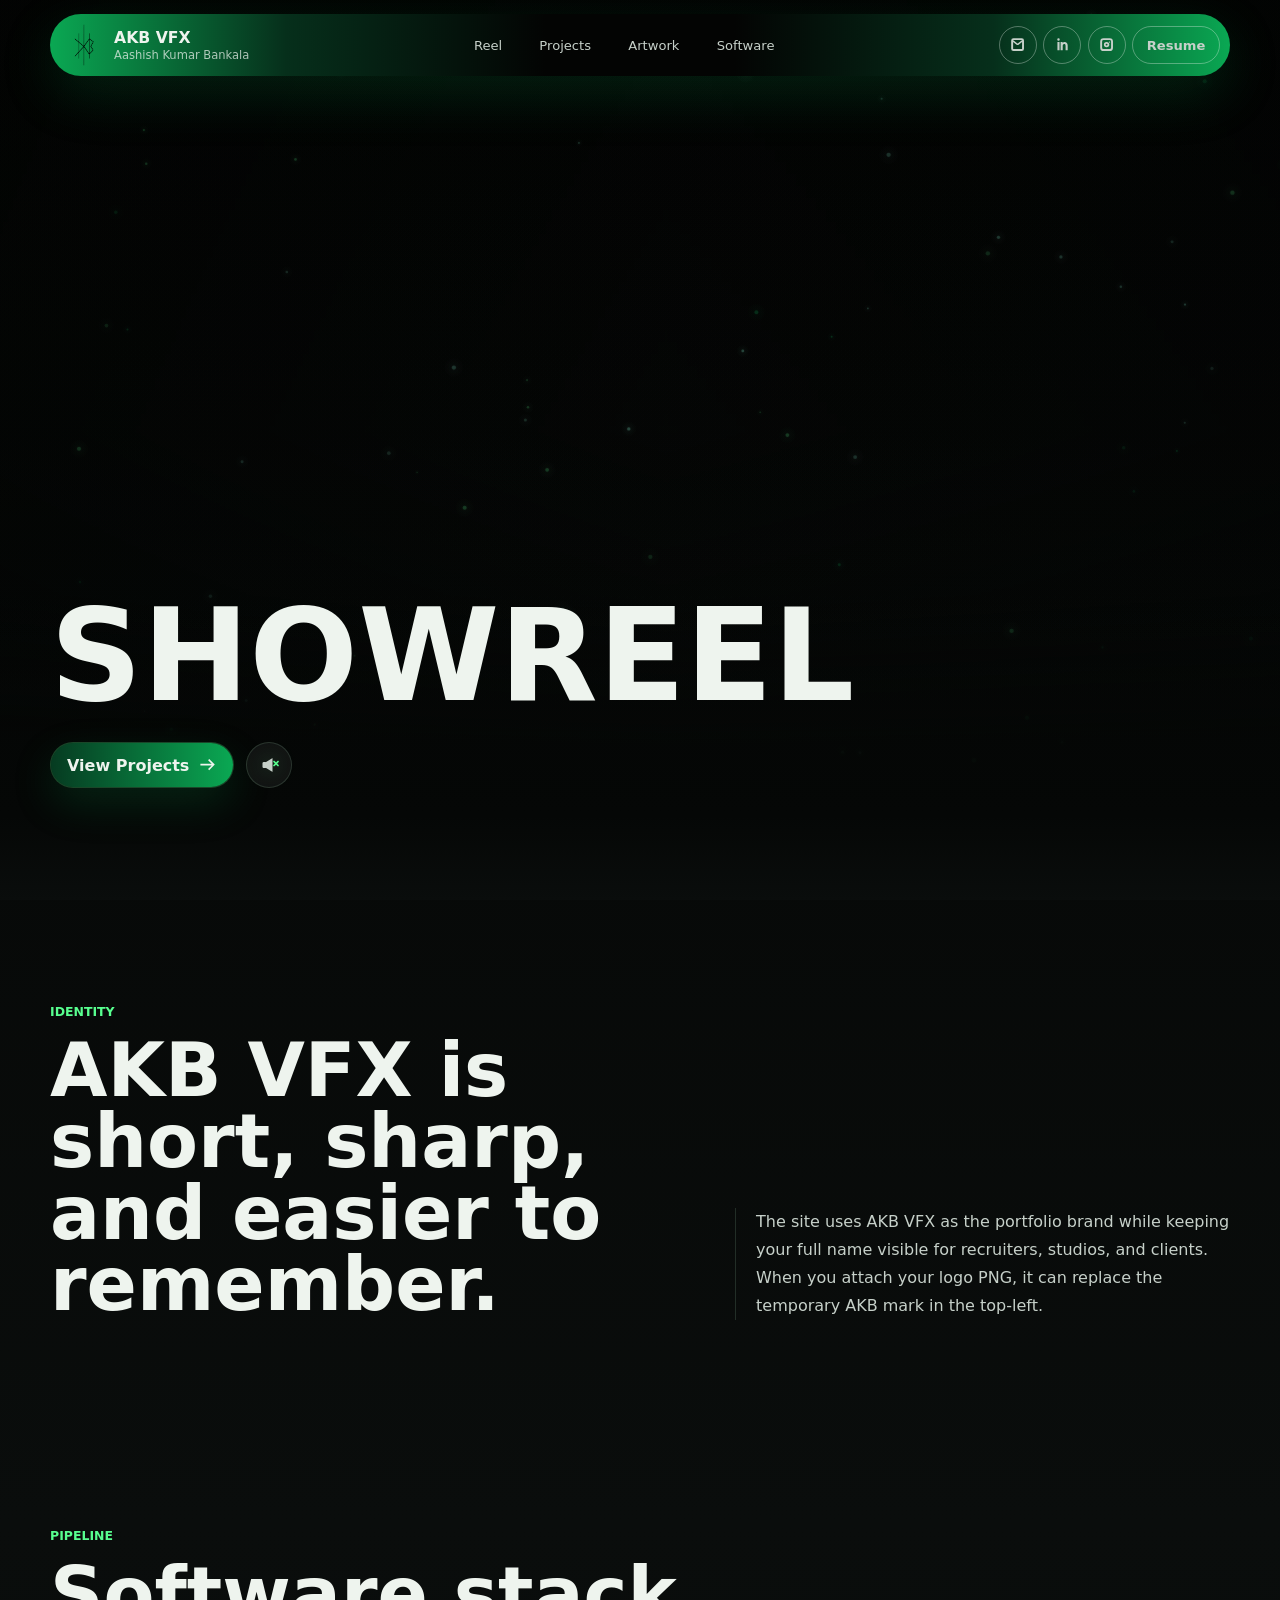
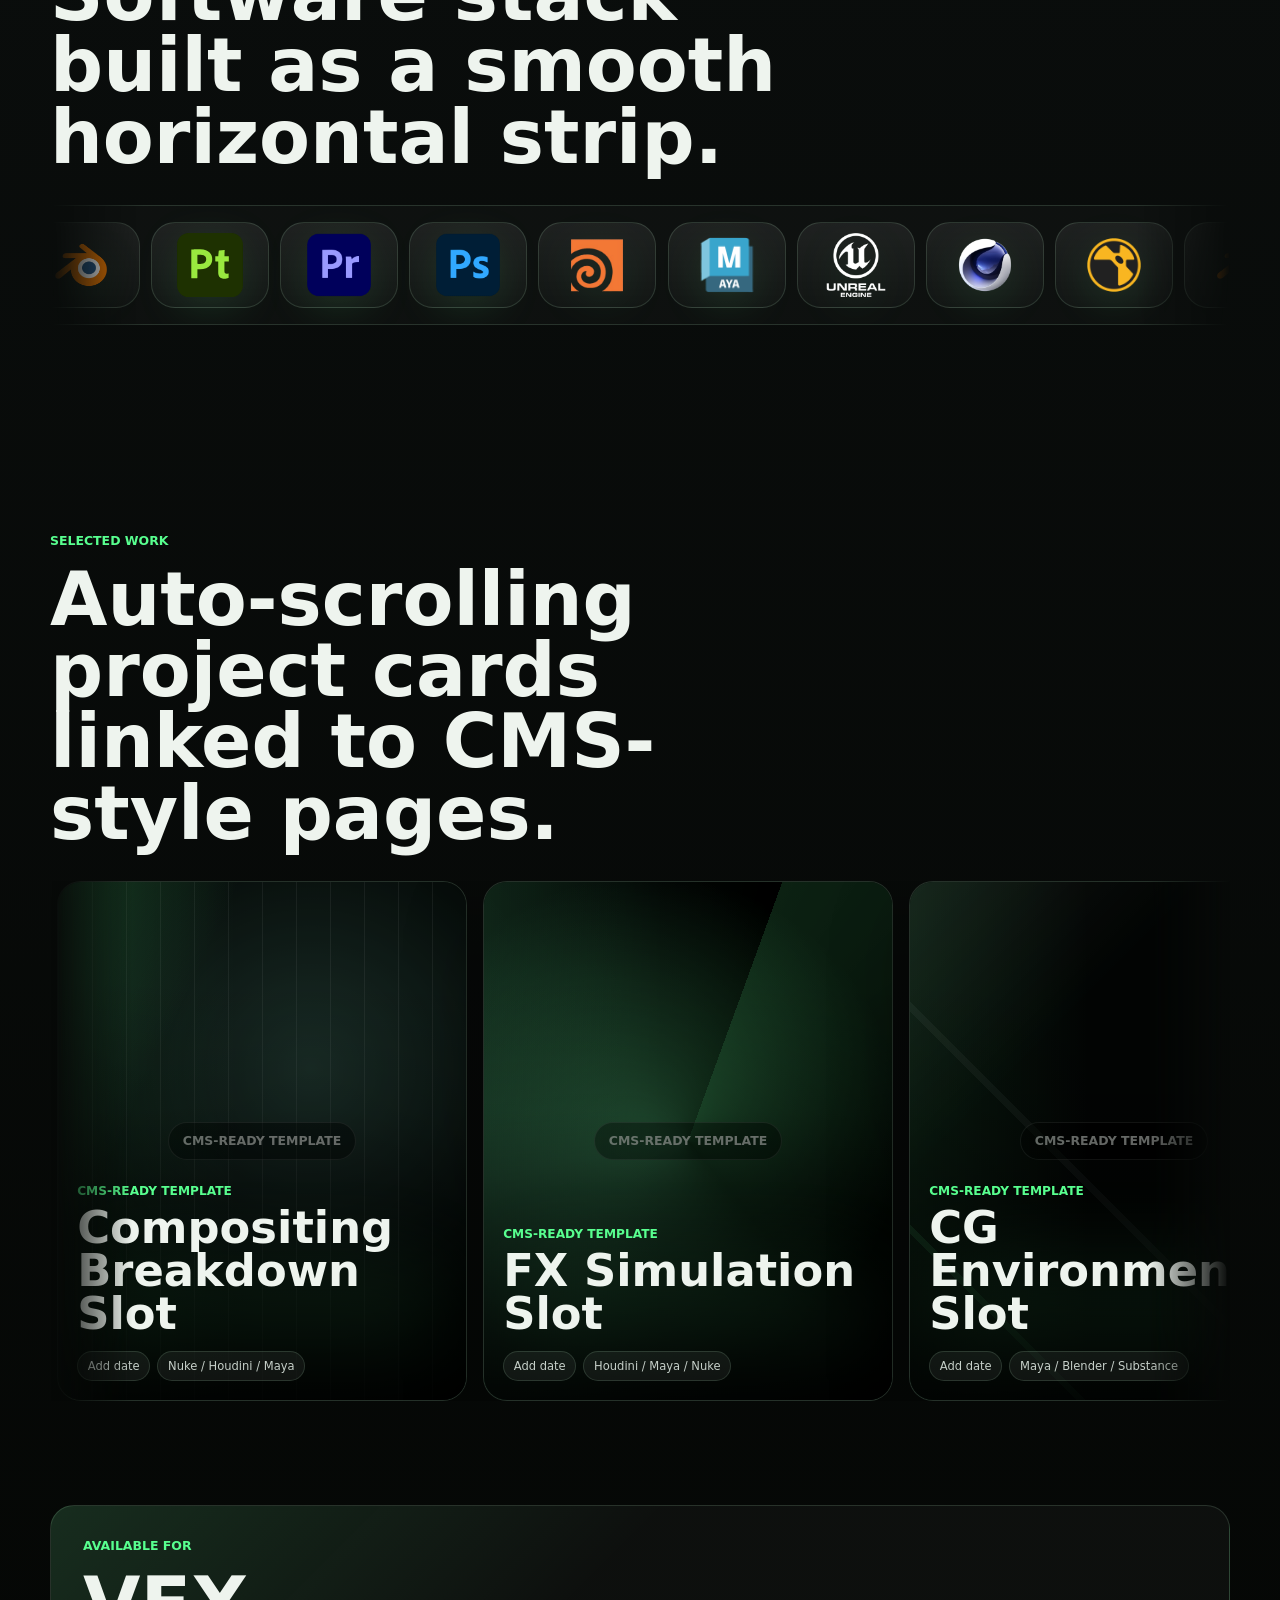
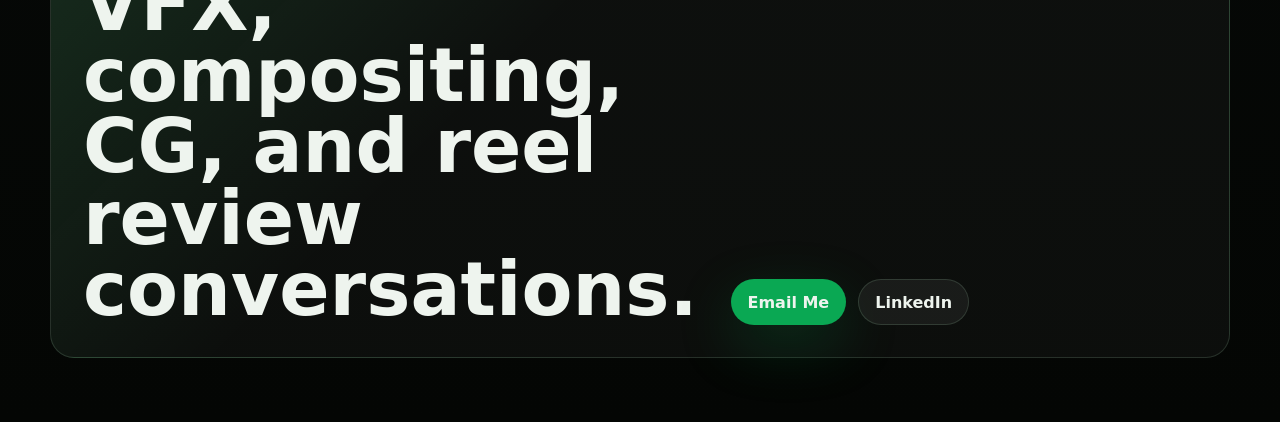
==== index.html @ 0742e137 "Initial portfolio site" ====
<!doctype html>
<html lang="en">
  <head>
    <meta charset="UTF-8" />
    <meta name="viewport" content="width=device-width, initial-scale=1.0" />
    <meta
      name="description"
      content="AKB VFX portfolio for Aashish Kumar Bankala, featuring a showreel, project breakdowns, software, resume, and contact links."
    />
    <title>AKB VFX | Aashish Kumar Bankala</title>
    <link rel="stylesheet" href="assets/css/styles.css" />
  </head>
  <body>
    <div class="site-shell">
      <header class="topbar" data-reveal>
        <a class="brand" href="index.html" aria-label="AKB VFX home">
          <span class="brand-mark"><img src="assets/images/logo-png.png" alt="AKB VFX logo" /></span>
          <span class="brand-copy">
            <strong>AKB VFX</strong>
            <span>Aashish Kumar Bankala</span>
          </span>
        </a>

        <nav class="main-nav" aria-label="Primary navigation">
          <a href="#showreel">Reel</a>
          <a href="projects.html">Projects</a>
          <a href="artwork.html">Artwork</a>
          <a href="#software">Software</a>
        </nav>

        <div class="social-links" aria-label="Contact links">
          <a href="mailto:aashishbankala@gmail.com" aria-label="Email Aashish">
            <svg viewBox="0 0 24 24" aria-hidden="true">
              <path d="M4 6.8A2.8 2.8 0 0 1 6.8 4h10.4A2.8 2.8 0 0 1 20 6.8v10.4a2.8 2.8 0 0 1-2.8 2.8H6.8A2.8 2.8 0 0 1 4 17.2V6.8Zm2.2-.4 5.58 4.25c.13.1.31.1.44 0L17.8 6.4H6.2Zm11.4 2.35-4.33 3.31a2.1 2.1 0 0 1-2.54 0L6.4 8.75v8.45c0 .22.18.4.4.4h10.4c.22 0 .4-.18.4-.4V8.75Z" />
            </svg>
          </a>
          <a href="https://www.linkedin.com/in/aashish-kumar-bankala-3ab669327/" target="_blank" rel="noreferrer" aria-label="LinkedIn">
            <svg viewBox="0 0 24 24" aria-hidden="true">
              <path d="M6.94 8.9H4.3v10.2h2.64V8.9ZM5.62 4.05a1.53 1.53 0 1 0 0 3.06 1.53 1.53 0 0 0 0-3.06Zm5.17 4.85H8.27v10.2h2.63v-5.35c0-1.44.66-2.38 1.93-2.38 1.12 0 1.66.78 1.66 2.38v5.35h2.63v-5.92c0-2.92-1.56-4.52-3.84-4.52-1.25 0-2.03.49-2.49 1.22V8.9Z" />
            </svg>
          </a>
          <a href="https://www.instagram.com/akb35409_art/" target="_blank" rel="noreferrer" aria-label="Instagram">
            <svg viewBox="0 0 24 24" aria-hidden="true">
              <path d="M8.2 4h7.6A4.2 4.2 0 0 1 20 8.2v7.6a4.2 4.2 0 0 1-4.2 4.2H8.2A4.2 4.2 0 0 1 4 15.8V8.2A4.2 4.2 0 0 1 8.2 4Zm0 2.4a1.8 1.8 0 0 0-1.8 1.8v7.6c0 1 .8 1.8 1.8 1.8h7.6a1.8 1.8 0 0 0 1.8-1.8V8.2a1.8 1.8 0 0 0-1.8-1.8H8.2Zm3.8 2.2a3.4 3.4 0 1 1 0 6.8 3.4 3.4 0 0 1 0-6.8Zm0 2.2a1.2 1.2 0 1 0 0 2.4 1.2 1.2 0 0 0 0-2.4Zm3.72-2.72a.8.8 0 1 1 0 1.6.8.8 0 0 1 0-1.6Z" />
            </svg>
          </a>
          <a class="resume-link" href="assets/docs/AashishKumarBankala_Resume_2026.pdf" target="_blank" rel="noreferrer">Resume</a>
        </div>
      </header>

      <main>
        <section class="hero" id="showreel" aria-label="Showreel hero">
          <video
            class="hero-video"
            id="heroVideo"
            src="assets/media/showreel.mp4"
            autoplay
            muted
            loop
            playsinline
          ></video>
          <div class="hero-scrim"></div>
          <div class="hero-grid"></div>
          <a class="hero-video-link" href="project.html?slug=showreel-2026" aria-label="Open showreel project"></a>

          <div class="hero-content" data-reveal>
            <a class="hero-title-link" href="project.html?slug=showreel-2026" aria-label="Open showreel project">
              <h1>
                <span>Showreel</span>
              </h1>
            </a>
            <div class="hero-actions">
              <a class="button button-deep-green" href="projects.html">
                <span>View Projects</span>
                <svg viewBox="0 0 24 24" aria-hidden="true">
                  <path d="m14 5 7 7-7 7-1.4-1.45 4.5-4.55H3v-2h14.1l-4.5-4.55L14 5Z" />
                </svg>
              </a>
              <button class="button button-ghost sound-toggle" id="soundToggle" type="button" aria-label="Turn sound on" title="Turn sound on">
                <img src="assets/images/ui/sound-off.png" alt="" aria-hidden="true" />
              </button>
            </div>
          </div>
        </section>

        <section class="section intro-section">
          <div class="section-heading" data-reveal>
            <p class="eyebrow">Identity</p>
            <h2>AKB VFX is short, sharp, and easier to remember.</h2>
          </div>
          <div class="intro-copy" data-reveal>
            <p>
              The site uses AKB VFX as the portfolio brand while keeping your full name visible for
              recruiters, studios, and clients. When you attach your logo PNG, it can replace the
              temporary AKB mark in the top-left.
            </p>
          </div>
        </section>

        <section class="section software-section" id="software" aria-label="Software">
          <div class="section-heading" data-reveal>
            <p class="eyebrow">Pipeline</p>
            <h2>Software stack built as a smooth horizontal strip.</h2>
          </div>
          <div class="software-marquee" data-reveal>
            <div class="software-track" id="softwareTrack"></div>
          </div>
        </section>

        <section class="section project-section" id="featured-projects">
          <div class="section-heading" data-reveal>
            <p class="eyebrow">Selected Work</p>
            <h2>Auto-scrolling project cards linked to CMS-style pages.</h2>
          </div>
          <div class="project-rail" data-reveal>
            <div class="project-rail-track" id="homeProjectRail"></div>
          </div>
        </section>

        <section class="section contact-band" id="contact" data-reveal>
          <div>
            <p class="eyebrow">Available For</p>
            <h2>VFX, compositing, CG, and reel review conversations.</h2>
          </div>
          <div class="contact-actions">
            <a class="button button-primary" href="mailto:aashishbankala@gmail.com">Email Me</a>
            <a class="button button-ghost" href="https://www.linkedin.com/in/aashish-kumar-bankala-3ab669327/" target="_blank" rel="noreferrer">LinkedIn</a>
          </div>
        </section>
      </main>
    </div>

    <script src="assets/js/projects.js"></script>
    <script src="assets/js/main.js"></script>
  </body>
</html>
---- assets/css/styles.css ----
:root {
  --bg: #050706;
  --bg-soft: #0b0f0d;
  --panel: rgba(18, 22, 20, 0.72);
  --panel-strong: rgba(18, 22, 20, 0.92);
  --line: rgba(194, 255, 213, 0.14);
  --text: #eef4ee;
  --muted: #98a39c;
  --muted-strong: #c6d0c9;
  --green: #58ff8f;
  --green-deep: #0aa853;
  --cyan: #8affdc;
  --shadow: rgba(0, 0, 0, 0.46);
  --radius: 24px;
  --radius-sm: 18px;
  --pill: 999px;
  --max: 1180px;
  --scroll-progress: 0;
  --background-glow: 0;
}

* {
  box-sizing: border-box;
}

html {
  scroll-behavior: smooth;
}

body {
  margin: 0;
  min-height: 100vh;
  overflow-x: hidden;
  background: linear-gradient(180deg, #030403 0%, #0a0d0c 42%, #040604 100%);
  color: var(--text);
  font-family:
    Inter, ui-sans-serif, system-ui, -apple-system, BlinkMacSystemFont, "Segoe UI", sans-serif;
}

body::before {
  position: fixed;
  inset: 0;
  z-index: 0;
  pointer-events: none;
  content: "";
  background:
    radial-gradient(ellipse at 18% 18%, rgba(88, 255, 143, 0.1), transparent 34rem),
    radial-gradient(ellipse at 82% 72%, rgba(10, 168, 83, 0.08), transparent 30rem);
  opacity: calc(var(--background-glow) * 0.78);
  mask-image: linear-gradient(to bottom, transparent 0%, black 18%, black 92%, transparent 100%);
  transition: opacity 220ms ease;
}

.particle-field {
  position: fixed;
  inset: 0;
  z-index: 0;
  width: 100%;
  height: 100%;
  pointer-events: none;
  opacity: 0.6;
  mix-blend-mode: screen;
}

.site-shell {
  position: relative;
  z-index: 1;
}

.has-custom-cursor,
.has-custom-cursor * {
  cursor: none !important;
}

.cursor-dot {
  position: fixed;
  top: 0;
  left: 0;
  z-index: 10000;
  width: 18px;
  height: 18px;
  border-radius: 50%;
  pointer-events: none;
  background: var(--green);
  box-shadow: 0 0 18px rgba(88, 255, 143, 0.45);
  opacity: 0;
  transition:
    width 150ms ease,
    height 150ms ease,
    opacity 150ms ease;
}

.cursor-dot.is-visible {
  opacity: 1;
}

.cursor-dot.is-pressed {
  width: 14px;
  height: 14px;
}

.logo-loader {
  position: fixed;
  inset: 0;
  z-index: 9999;
  display: grid;
  place-items: center;
  pointer-events: none;
  background:
    radial-gradient(ellipse 140% 105% at 50% 50%, rgba(164, 255, 195, 0.34) 0%, rgba(88, 255, 143, 0.28) 36%, rgba(10, 168, 83, 0.16) 68%, rgba(0, 0, 0, 0) 100%),
    linear-gradient(135deg, #000 0%, #04150c 20%, #0a6035 50%, #052312 78%, #000 100%);
  animation: loader-fade 1150ms cubic-bezier(0.22, 1, 0.36, 1) forwards;
}

.logo-loader img {
  width: min(28vw, 180px);
  height: min(28vw, 180px);
  object-fit: contain;
  animation: logo-bounce-out 1000ms cubic-bezier(0.2, 0.9, 0.2, 1) forwards;
}

.logo-loader.is-leaving img {
  animation-duration: 520ms;
}

a {
  color: inherit;
  text-decoration: none;
}

button {
  font: inherit;
}

svg {
  display: block;
  width: 1.2rem;
  height: 1.2rem;
  fill: currentColor;
}

.site-shell {
  min-height: 100vh;
}

.topbar {
  position: fixed;
  top: 0;
  left: 50%;
  z-index: 50;
  display: grid;
  width: min(calc(100% - 28px), var(--max));
  grid-template-columns: auto 1fr auto;
  align-items: center;
  gap: 1rem;
  transform: translateX(-50%);
  margin-top: 14px;
  padding: 10px;
  border: 0;
  border-radius: var(--pill);
  background: linear-gradient(
    90deg,
    var(--green-deep) 0%,
    #062f1b 20%,
    #030403 42%,
    #030403 58%,
    #062f1b 80%,
    var(--green-deep) 100%
  );
  box-shadow: 0 18px 54px rgba(10, 168, 83, 0.18);
}

.topbar-solid {
  background: linear-gradient(
    90deg,
    var(--green-deep) 0%,
    #062f1b 20%,
    #030403 42%,
    #030403 58%,
    #062f1b 80%,
    var(--green-deep) 100%
  );
}

.brand {
  display: inline-flex;
  align-items: center;
  min-width: 0;
  gap: 0.75rem;
}

.brand-mark {
  display: inline-grid;
  width: 42px;
  height: 42px;
  place-items: center;
  border: 0;
  border-radius: var(--pill);
  background: transparent;
  color: var(--text);
  font-size: 0.78rem;
  font-weight: 900;
  letter-spacing: 0;
  transform: translateX(3px);
}

.brand-mark img {
  display: block;
  width: 100%;
  height: 100%;
  object-fit: contain;
}

.brand-copy {
  display: grid;
  gap: 0.1rem;
}

.brand-copy strong {
  font-size: 0.98rem;
}

.brand-copy span {
  color: rgba(238, 244, 238, 0.72);
  font-size: 0.72rem;
}

.main-nav {
  display: flex;
  justify-content: center;
  gap: 0.5rem;
}

.main-nav a,
.resume-link {
  display: inline-flex;
  min-height: 38px;
  align-items: center;
  border: 1px solid transparent;
  border-radius: var(--pill);
  padding: 0 0.85rem;
  color: var(--muted-strong);
  font-size: 0.82rem;
  transition:
    transform 180ms ease,
    text-shadow 180ms ease,
    border-color 180ms ease,
    color 180ms ease,
    background 180ms ease;
}

.main-nav a[aria-current="page"] {
  border-color: rgba(238, 244, 238, 0.32);
  background: rgba(3, 16, 6, 0.22);
  color: var(--text);
  text-shadow: 0 0 9px rgba(255, 255, 255, 0.46);
}

.main-nav a:hover {
  transform: translateY(-3px) scale(1.04);
  border-color: rgba(238, 244, 238, 0.32);
  background: rgba(3, 16, 6, 0.22);
  color: var(--text);
  text-shadow: 0 0 9px rgba(255, 255, 255, 0.46);
}

.resume-link:hover {
  color: var(--text);
}

.social-links {
  display: flex;
  align-items: center;
  justify-content: flex-end;
  gap: 0.4rem;
}

.social-links a:not(.resume-link) {
  display: inline-grid;
  width: 38px;
  height: 38px;
  place-items: center;
  border: 1px solid rgba(238, 244, 238, 0.34);
  border-radius: var(--pill);
  color: var(--muted-strong);
  background: transparent;
  transition:
    transform 180ms ease,
    box-shadow 180ms ease,
    color 180ms ease,
    border-color 180ms ease;
}

.social-links a:not(.resume-link):hover {
  transform: translateY(-3px) scale(1.08);
  border-color: rgba(238, 244, 238, 0.62);
  color: var(--text);
  box-shadow: 0 0 14px rgba(255, 255, 255, 0.16);
}

.social-links .resume-link {
  border: 1px solid rgba(238, 244, 238, 0.34);
  background: transparent;
  color: var(--muted-strong);
  font-weight: 850;
}

.social-links .resume-link:hover {
  transform: translateY(-3px) scale(1.04);
  border-color: rgba(238, 244, 238, 0.62);
  background: transparent;
  color: var(--text);
  box-shadow: 0 0 14px rgba(255, 255, 255, 0.16);
}

.social-links a[aria-label="LinkedIn"] svg {
  transform: translateX(1px);
}

.hero {
  position: relative;
  display: grid;
  min-height: 100svh;
  place-items: end center;
  overflow: hidden;
  padding: 8rem 1.2rem 7rem;
}

.hero::after {
  position: absolute;
  right: 0;
  bottom: -1px;
  left: 0;
  z-index: 1;
  height: min(34vh, 320px);
  pointer-events: none;
  content: "";
  background: linear-gradient(
    180deg,
    rgba(5, 7, 6, 0) 0%,
    rgba(5, 7, 6, 0.4) 26%,
    rgba(5, 7, 6, 0.82) 52%,
    #050706 72%,
    #0a0d0c 100%
  );
}

.hero-video,
.hero-scrim,
.hero-grid,
.hero-video-link {
  position: absolute;
  inset: 0;
}

.hero-video {
  width: 100%;
  height: 100%;
  object-fit: cover;
  transform: scale(calc(1.04 + (var(--scroll-progress) * 0.035)))
    translateY(calc(var(--scroll-progress) * 22px));
  filter: saturate(0.98) contrast(1.06) brightness(0.98);
}

.hero-scrim {
  background:
    linear-gradient(90deg, rgba(2, 4, 3, 0.46), rgba(2, 4, 3, 0.12) 52%, rgba(2, 4, 3, 0.34)),
    linear-gradient(180deg, rgba(2, 4, 3, 0.16), rgba(2, 4, 3, 0.02) 48%, rgba(5, 7, 6, 0.7) 100%);
}

.hero-grid {
  display: none;
  opacity: 0.58;
  background-image:
    linear-gradient(rgba(88, 255, 143, 0.15) 1px, transparent 1px),
    linear-gradient(90deg, rgba(88, 255, 143, 0.12) 1px, transparent 1px);
  background-position: center;
  background-size: 92px 92px;
  mask-image: radial-gradient(circle at center, black, transparent 70%);
}

.hero-video-link {
  z-index: 1;
  display: block;
}

.hero-content {
  position: relative;
  z-index: 2;
  width: min(100%, var(--max));
  transform: translateY(calc(var(--scroll-progress) * -18px));
}

.hero-title-link {
  display: inline-block;
}

.eyebrow {
  margin: 0 0 1rem;
  color: var(--green);
  font-size: 0.78rem;
  font-weight: 800;
  letter-spacing: 0;
  text-transform: uppercase;
}

.hero h1,
.page-hero h1,
.detail-copy h1 {
  margin: 0;
  max-width: 980px;
  font-size: clamp(3.8rem, 10vw, 8.8rem);
  line-height: 0.84;
  letter-spacing: 0;
  text-transform: uppercase;
}

.hero h1 span {
  display: block;
}

.hero-actions,
.contact-actions {
  display: flex;
  flex-wrap: wrap;
  gap: 0.75rem;
  margin-top: 2rem;
}

.button {
  display: inline-flex;
  min-height: 46px;
  align-items: center;
  justify-content: center;
  gap: 0.55rem;
  border: 1px solid transparent;
  border-radius: var(--pill);
  padding: 0 1rem;
  cursor: pointer;
  font-weight: 800;
  backface-visibility: hidden;
  transform-origin: center;
  transition:
    transform 180ms ease,
    box-shadow 180ms ease,
    border-color 180ms ease,
    background 180ms ease,
    color 180ms ease;
}

.button:hover {
  transform: translateY(-3px) scale(1.03);
}

.button-primary {
  background: var(--green-deep);
  color: var(--text);
  box-shadow: 0 20px 58px rgba(10, 168, 83, 0.22);
}

.button-ghost {
  border-color: var(--line);
  background: rgba(255, 255, 255, 0.055);
  color: var(--text);
}

.sound-toggle {
  width: 46px;
  padding: 0;
}

.sound-toggle img {
  display: block;
  width: 24px;
  height: 24px;
  object-fit: contain;
  filter: drop-shadow(0 0 10px rgba(88, 255, 143, 0.24));
}

.button-deep-green,
.back-link.button-ghost {
  border-color: rgba(88, 255, 143, 0.26);
  background: linear-gradient(90deg, #063b21, var(--green-deep));
  background-clip: padding-box;
  color: var(--text);
  box-shadow: 0 16px 42px rgba(10, 168, 83, 0.18);
}

.button-deep-green:hover,
.back-link.button-ghost:hover {
  transform: translateY(-3px);
  border-color: rgba(164, 255, 195, 0.42);
  box-shadow: 0 18px 48px rgba(10, 168, 83, 0.24);
}

.section,
.project-grid-section,
.detail-page {
  width: min(calc(100% - 32px), var(--max));
  margin: 0 auto;
}

.section {
  padding: 6.5rem 0;
}

.intro-section,
.contact-band {
  display: grid;
  grid-template-columns: minmax(0, 0.95fr) minmax(280px, 0.72fr);
  gap: 2rem;
  align-items: end;
}

.section-heading h2,
.contact-band h2,
.detail-gallery h2 {
  margin: 0;
  max-width: 760px;
  font-size: clamp(2.2rem, 5.8vw, 5.8rem);
  line-height: 0.96;
  letter-spacing: 0;
}

.intro-copy {
  border-left: 1px solid var(--line);
  padding-left: 1.25rem;
}

.intro-copy p,
.page-hero p,
.detail-copy p,
.empty-gallery p {
  margin: 0;
  color: var(--muted-strong);
  line-height: 1.75;
}

.software-section,
.project-section {
  overflow: hidden;
}

.software-marquee {
  margin-top: 2rem;
  overflow-x: auto;
  overflow-y: hidden;
  border-block: 1px solid var(--line);
  background: rgba(255, 255, 255, 0.025);
  mask-image: linear-gradient(90deg, transparent, black 8%, black 92%, transparent);
  scroll-behavior: auto;
  scrollbar-width: none;
  -webkit-overflow-scrolling: touch;
  user-select: none;
}

.software-marquee::-webkit-scrollbar-track,
.project-rail::-webkit-scrollbar-track {
  background: transparent;
}

.software-marquee::-webkit-scrollbar,
.project-rail::-webkit-scrollbar {
  display: none;
  width: 0;
  height: 0;
}

.software-marquee::-webkit-scrollbar-thumb,
.project-rail::-webkit-scrollbar-thumb {
  border-radius: var(--pill);
  background: var(--green);
}

.software-track {
  display: flex;
  width: max-content;
  gap: 0.7rem;
  padding: 1rem 0;
}

.software-chip {
  display: inline-flex;
  min-width: 118px;
  height: 86px;
  align-items: center;
  justify-content: center;
  border: 1px solid var(--line);
  border-radius: var(--radius);
  background: linear-gradient(180deg, rgba(255, 255, 255, 0.07), rgba(255, 255, 255, 0.025));
  color: var(--text);
  font-weight: 800;
}

.software-chip img {
  display: block;
  width: auto;
  height: auto;
  max-width: 78px;
  max-height: 64px;
  object-fit: contain;
  filter: drop-shadow(0 10px 20px rgba(88, 255, 143, 0.12));
}

.software-chip.is-mono img {
  filter: invert(1) brightness(1.25) drop-shadow(0 10px 20px rgba(88, 255, 143, 0.18));
  opacity: 0.92;
}

.software-chip[aria-label="Blender"] img {
  max-width: 62px;
  max-height: 52px;
}

.software-chip[aria-label="Cinema 4D"] img {
  max-width: 92px;
  max-height: 80px;
}

.project-rail {
  margin-top: 2rem;
  overflow-x: auto;
  overflow-y: hidden;
  mask-image: linear-gradient(90deg, transparent, black 7%, black 93%, transparent);
  scroll-behavior: auto;
  scrollbar-width: none;
  -webkit-overflow-scrolling: touch;
  user-select: none;
}

.software-marquee,
.project-rail {
  cursor: grab;
  touch-action: pan-x;
}

.software-marquee.is-dragging,
.project-rail.is-dragging {
  cursor: grabbing;
}

.project-rail-track {
  display: flex;
  width: max-content;
  gap: 1rem;
}

.project-card {
  position: relative;
  display: flex;
  width: min(76vw, 410px);
  height: 520px;
  flex: 0 0 auto;
  align-items: flex-end;
  overflow: hidden;
  border: 1px solid var(--line);
  border-radius: var(--radius);
  background: var(--bg-soft);
  box-shadow: 0 24px 80px rgba(0, 0, 0, 0.32);
  isolation: isolate;
}

.project-card::after {
  position: absolute;
  inset: 0;
  z-index: 1;
  content: "";
  background:
    linear-gradient(180deg, transparent 18%, rgba(0, 0, 0, 0.14) 44%, rgba(0, 0, 0, 0.88) 100%),
    linear-gradient(90deg, rgba(88, 255, 143, 0.09), transparent 44%);
}

.project-media,
.detail-media {
  position: absolute;
  inset: 0;
  width: 100%;
  height: 100%;
  object-fit: cover;
  filter: saturate(0.86) contrast(1.08) brightness(0.72);
  transition:
    transform 500ms ease,
    filter 500ms ease;
}

.project-card:hover .project-media {
  transform: scale(1.06);
  filter: saturate(1) contrast(1.14) brightness(0.86);
}

.project-card-glow {
  position: absolute;
  inset: auto 1rem 1rem 1rem;
  z-index: 0;
  height: 120px;
  border-radius: 999px;
  background: rgba(88, 255, 143, 0.18);
  filter: blur(40px);
}

.project-card-content {
  position: relative;
  z-index: 2;
  width: 100%;
  padding: 1.2rem;
}

.project-card-content p {
  margin: 0 0 0.5rem;
  color: var(--green);
  font-size: 0.76rem;
  font-weight: 800;
  text-transform: uppercase;
}

.project-card-content h3 {
  margin: 0;
  font-size: clamp(1.7rem, 4vw, 2.8rem);
  line-height: 0.96;
  letter-spacing: 0;
}

.project-card-meta {
  display: flex;
  flex-wrap: wrap;
  gap: 0.45rem;
  margin-top: 1rem;
}

.project-card-meta span {
  border: 1px solid var(--line);
  border-radius: 999px;
  padding: 0.42rem 0.6rem;
  background: rgba(255, 255, 255, 0.06);
  color: var(--muted-strong);
  font-size: 0.72rem;
}

.generated-visual {
  display: grid;
  place-items: center;
  padding: 2rem;
  color: rgba(238, 244, 238, 0.72);
  text-align: center;
  text-transform: uppercase;
}

.generated-visual span {
  position: relative;
  z-index: 1;
  border: 1px solid rgba(255, 255, 255, 0.12);
  border-radius: var(--pill);
  padding: 0.65rem 0.85rem;
  background: rgba(0, 0, 0, 0.35);
  font-size: 0.78rem;
  font-weight: 800;
}

.visual-comp {
  background:
    linear-gradient(115deg, rgba(88, 255, 143, 0.22), transparent 28%),
    repeating-linear-gradient(90deg, rgba(255, 255, 255, 0.08) 0 1px, transparent 1px 34px),
    radial-gradient(circle at 62% 36%, rgba(138, 255, 220, 0.22), transparent 18rem),
    #0b0f0d;
}

.visual-fx {
  background:
    radial-gradient(circle at 40% 48%, rgba(88, 255, 143, 0.34), transparent 16rem),
    conic-gradient(from 20deg, rgba(88, 255, 143, 0.18), transparent, rgba(138, 255, 220, 0.16), transparent),
    #070907;
}

.visual-cg {
  background:
    linear-gradient(135deg, rgba(255, 255, 255, 0.08), transparent 32%),
    linear-gradient(45deg, transparent 0 18%, rgba(88, 255, 143, 0.17) 18% 19%, transparent 19% 42%, rgba(255, 255, 255, 0.06) 42% 43%, transparent 43%),
    #0b0f0d;
}

.contact-band {
  margin-bottom: 4rem;
  border: 1px solid var(--line);
  border-radius: var(--radius);
  padding: 2rem;
  background:
    linear-gradient(135deg, rgba(88, 255, 143, 0.12), transparent 38%),
    rgba(255, 255, 255, 0.035);
}

.subpage-shell {
  padding-top: 7.5rem;
}

.page-hero {
  width: min(calc(100% - 32px), var(--max));
  margin: 0 auto;
  padding: 3.8rem 0 3rem;
}

.page-hero h1,
.detail-copy h1 {
  max-width: 1080px;
  font-size: clamp(2.9rem, 7vw, 6.4rem);
  line-height: 0.92;
}

.page-hero p {
  max-width: 760px;
  margin-top: 1.4rem;
  font-size: 1.08rem;
}

.project-grid-section {
  padding-bottom: 5rem;
}

.project-grid {
  display: grid;
  grid-template-columns: repeat(2, minmax(0, 1fr));
  gap: 1rem;
}

.project-grid .project-card {
  width: 100%;
}

.detail-page {
  padding-top: 1rem;
  padding-bottom: 5rem;
}

.detail-hero {
  display: grid;
  grid-template-columns: minmax(0, 0.9fr) minmax(320px, 0.76fr);
  gap: 2rem;
  align-items: start;
  min-height: 0;
  padding: 1rem 0 3rem;
}

.back-link {
  margin-bottom: 2rem;
  font-size: 0.9rem;
  width: max-content;
}

.back-link:hover {
  color: var(--text);
}

.detail-copy p {
  max-width: 720px;
  margin-top: 1.35rem;
  font-size: 1.05rem;
}

.detail-media-wrap {
  position: relative;
  aspect-ratio: 16 / 9;
  min-height: 0;
  overflow: hidden;
  border: 1px solid var(--line);
  border-radius: var(--radius);
  background: #0c100e;
}

.detail-media {
  filter: saturate(0.95) contrast(1.05) brightness(0.82);
}

.detail-meta-grid {
  display: grid;
  width: min(100%, 960px);
  max-width: 100%;
  grid-template-columns: repeat(4, minmax(150px, 1fr));
  gap: 1px;
  overflow: hidden;
  border: 1px solid var(--line);
  border-radius: var(--radius);
  background: var(--line);
}

.detail-meta-grid div {
  display: grid;
  gap: 0.5rem;
  min-height: 0;
  place-items: center;
  padding: 0.8rem 1rem;
  text-align: center;
  background: rgba(10, 13, 12, 0.96);
}

.detail-meta-grid span {
  color: var(--green);
  font-size: 0.75rem;
  font-weight: 800;
  text-transform: uppercase;
}

.detail-meta-grid strong {
  color: var(--text);
  font-size: 1rem;
  line-height: 1.45;
}

.detail-gallery {
  padding-top: 6rem;
}

.gallery-grid {
  display: grid;
  grid-template-columns: 1fr;
  gap: 1rem;
  margin-top: 2rem;
}

.gallery-item {
  margin: 0;
  overflow: hidden;
  border: 1px solid var(--line);
  border-radius: var(--radius);
  background: rgba(255, 255, 255, 0.035);
}

.gallery-item video,
.gallery-item img {
  display: block;
  width: 100%;
  max-height: 78svh;
  object-fit: cover;
}

.gallery-item figcaption {
  border-top: 1px solid var(--line);
  padding: 0.8rem 1rem;
  color: var(--muted-strong);
}

.empty-gallery {
  margin-top: 2rem;
  border: 1px dashed rgba(88, 255, 143, 0.3);
  border-radius: var(--radius);
  padding: 1.2rem;
  background: rgba(88, 255, 143, 0.045);
}

.artwork-page .page-hero {
  padding: 2.6rem 0 1.6rem;
}

.artwork-page .page-hero h1 {
  max-width: 1020px;
  font-size: clamp(2.7rem, 5.8vw, 5.6rem);
}

.artwork-grid-section {
  width: min(calc(100% - 32px), var(--max));
  margin: 0 auto;
  padding-bottom: 6rem;
}

.artwork-grid {
  columns: 3 250px;
  column-gap: 1rem;
}

.art-card {
  position: relative;
  display: block;
  width: 100%;
  aspect-ratio: var(--art-ratio, 4 / 5);
  break-inside: avoid;
  margin: 0 0 1rem;
  overflow: hidden;
  border: 1px solid var(--line);
  border-radius: var(--radius);
  background: rgba(255, 255, 255, 0.035);
  transform: translateZ(0);
}

.art-card img,
.art-card video,
.art-placeholder {
  display: block;
  width: 100%;
  height: 100%;
  object-fit: cover;
  transition:
    transform 550ms ease,
    filter 550ms ease;
}

.art-card:hover img,
.art-card:hover video,
.art-card:hover .art-placeholder {
  transform: scale(1.04);
  filter: brightness(1.08) saturate(1.08);
}

.art-card figcaption {
  position: absolute;
  right: 0;
  bottom: 0;
  left: 0;
  z-index: 2;
  padding: 3rem 1rem 1rem;
  color: var(--text);
  font-size: 0.9rem;
  font-weight: 800;
  opacity: 0;
  transform: translateY(10px);
  background: linear-gradient(180deg, transparent, rgba(2, 20, 10, 0.78));
  transition:
    opacity 220ms ease,
    transform 220ms ease;
}

.art-card:hover figcaption {
  opacity: 1;
  transform: translateY(0);
}

.art-placeholder {
  background:
    radial-gradient(circle at 24% 18%, rgba(88, 255, 143, 0.24), transparent 14rem),
    linear-gradient(135deg, rgba(255, 255, 255, 0.1), transparent 38%),
    #0a0f0c;
}

.art-visual-2 {
  background:
    linear-gradient(115deg, rgba(88, 255, 143, 0.16), transparent 30%),
    repeating-linear-gradient(35deg, rgba(255, 255, 255, 0.07) 0 1px, transparent 1px 24px),
    #070b09;
}

.art-visual-3 {
  background:
    radial-gradient(circle at 72% 28%, rgba(138, 255, 220, 0.2), transparent 18rem),
    linear-gradient(12deg, transparent 0 48%, rgba(88, 255, 143, 0.18) 49% 51%, transparent 52%),
    #080a09;
}

.art-visual-4 {
  background:
    conic-gradient(from 140deg at 48% 48%, rgba(88, 255, 143, 0.24), transparent, rgba(255, 255, 255, 0.08), transparent),
    #060807;
}

.art-visual-5 {
  background:
    linear-gradient(90deg, transparent 0 18%, rgba(88, 255, 143, 0.22) 18% 19%, transparent 19% 56%, rgba(255, 255, 255, 0.12) 56% 57%, transparent 57%),
    linear-gradient(160deg, rgba(255, 255, 255, 0.08), transparent 42%),
    #080c0a;
}

.art-visual-6 {
  background:
    repeating-radial-gradient(circle at 30% 40%, rgba(88, 255, 143, 0.14) 0 2px, transparent 2px 20px),
    #090d0b;
}

.art-visual-7 {
  background:
    linear-gradient(180deg, rgba(88, 255, 143, 0.18), transparent 46%),
    radial-gradient(circle at 52% 70%, rgba(255, 255, 255, 0.12), transparent 18rem),
    #060806;
}

.art-visual-8 {
  background:
    repeating-linear-gradient(90deg, rgba(88, 255, 143, 0.11) 0 1px, transparent 1px 44px),
    repeating-linear-gradient(0deg, rgba(255, 255, 255, 0.055) 0 1px, transparent 1px 44px),
    #090d0b;
}

.art-visual-9 {
  background:
    radial-gradient(circle at 50% 48%, rgba(88, 255, 143, 0.22), transparent 16rem),
    linear-gradient(45deg, rgba(255, 255, 255, 0.07), transparent),
    #070908;
}

.art-visual-10 {
  background:
    linear-gradient(135deg, transparent 0 22%, rgba(88, 255, 143, 0.18) 23% 24%, transparent 25% 55%, rgba(255, 255, 255, 0.08) 56% 57%, transparent 58%),
    #090d0b;
}

[data-reveal] {
  transform: translateY(24px);
  opacity: 0;
  transition:
    transform 700ms cubic-bezier(0.22, 1, 0.36, 1),
    opacity 700ms ease;
}

[data-reveal].is-visible {
  transform: translateY(0);
  opacity: 1;
}

.topbar[data-reveal] {
  transform: translateX(-50%) translateY(18px);
}

.topbar[data-reveal].is-visible {
  transform: translateX(-50%) translateY(0);
}

@keyframes logo-bounce-out {
  0% {
    transform: scale(0);
    opacity: 0;
  }
  34% {
    transform: scale(1.18);
    opacity: 1;
  }
  52% {
    transform: scale(0.92);
    opacity: 1;
  }
  70% {
    transform: scale(1);
    opacity: 1;
  }
  100% {
    transform: scale(0);
    opacity: 0;
  }
}

@keyframes loader-fade {
  0%,
  72% {
    opacity: 1;
  }
  100% {
    opacity: 0;
  }
}

@media (prefers-reduced-motion: reduce) {
  *,
  *::before,
  *::after {
    scroll-behavior: auto !important;
    animation-duration: 0.01ms !important;
    animation-iteration-count: 1 !important;
    transition-duration: 0.01ms !important;
  }
}

@media (max-width: 900px) {
  .topbar {
    grid-template-columns: 1fr auto;
  }

  .main-nav {
    display: none;
  }

  .brand-copy span {
    display: none;
  }

  .intro-section,
  .contact-band,
  .detail-hero {
    grid-template-columns: 1fr;
  }

  .detail-meta-grid {
    grid-template-columns: repeat(2, minmax(0, 1fr));
  }
}

@media (max-width: 680px) {
  .topbar {
    width: min(calc(100% - 16px), var(--max));
    margin-top: 8px;
  }

  .brand-mark {
    width: 38px;
    height: 38px;
  }

  .brand-copy strong {
    font-size: 0.85rem;
  }

  .social-links {
    gap: 0.28rem;
  }

  .social-links a:not(.resume-link) {
    width: 34px;
    height: 34px;
  }

  .resume-link {
    min-height: 34px;
    padding: 0 0.58rem;
  }

  .hero {
    place-items: end start;
    padding: 7rem 1rem 7.5rem;
  }

  .hero h1 {
    font-size: clamp(3rem, 13vw, 5rem);
    line-height: 0.88;
  }

  .section {
    padding: 4.5rem 0;
  }

  .section-heading h2,
  .contact-band h2,
  .detail-gallery h2 {
    font-size: clamp(2.05rem, 12vw, 3.6rem);
  }

  .project-grid {
    grid-template-columns: 1fr;
  }

  .project-card {
    height: 440px;
  }

  .detail-meta-grid {
    grid-template-columns: 1fr;
  }
}
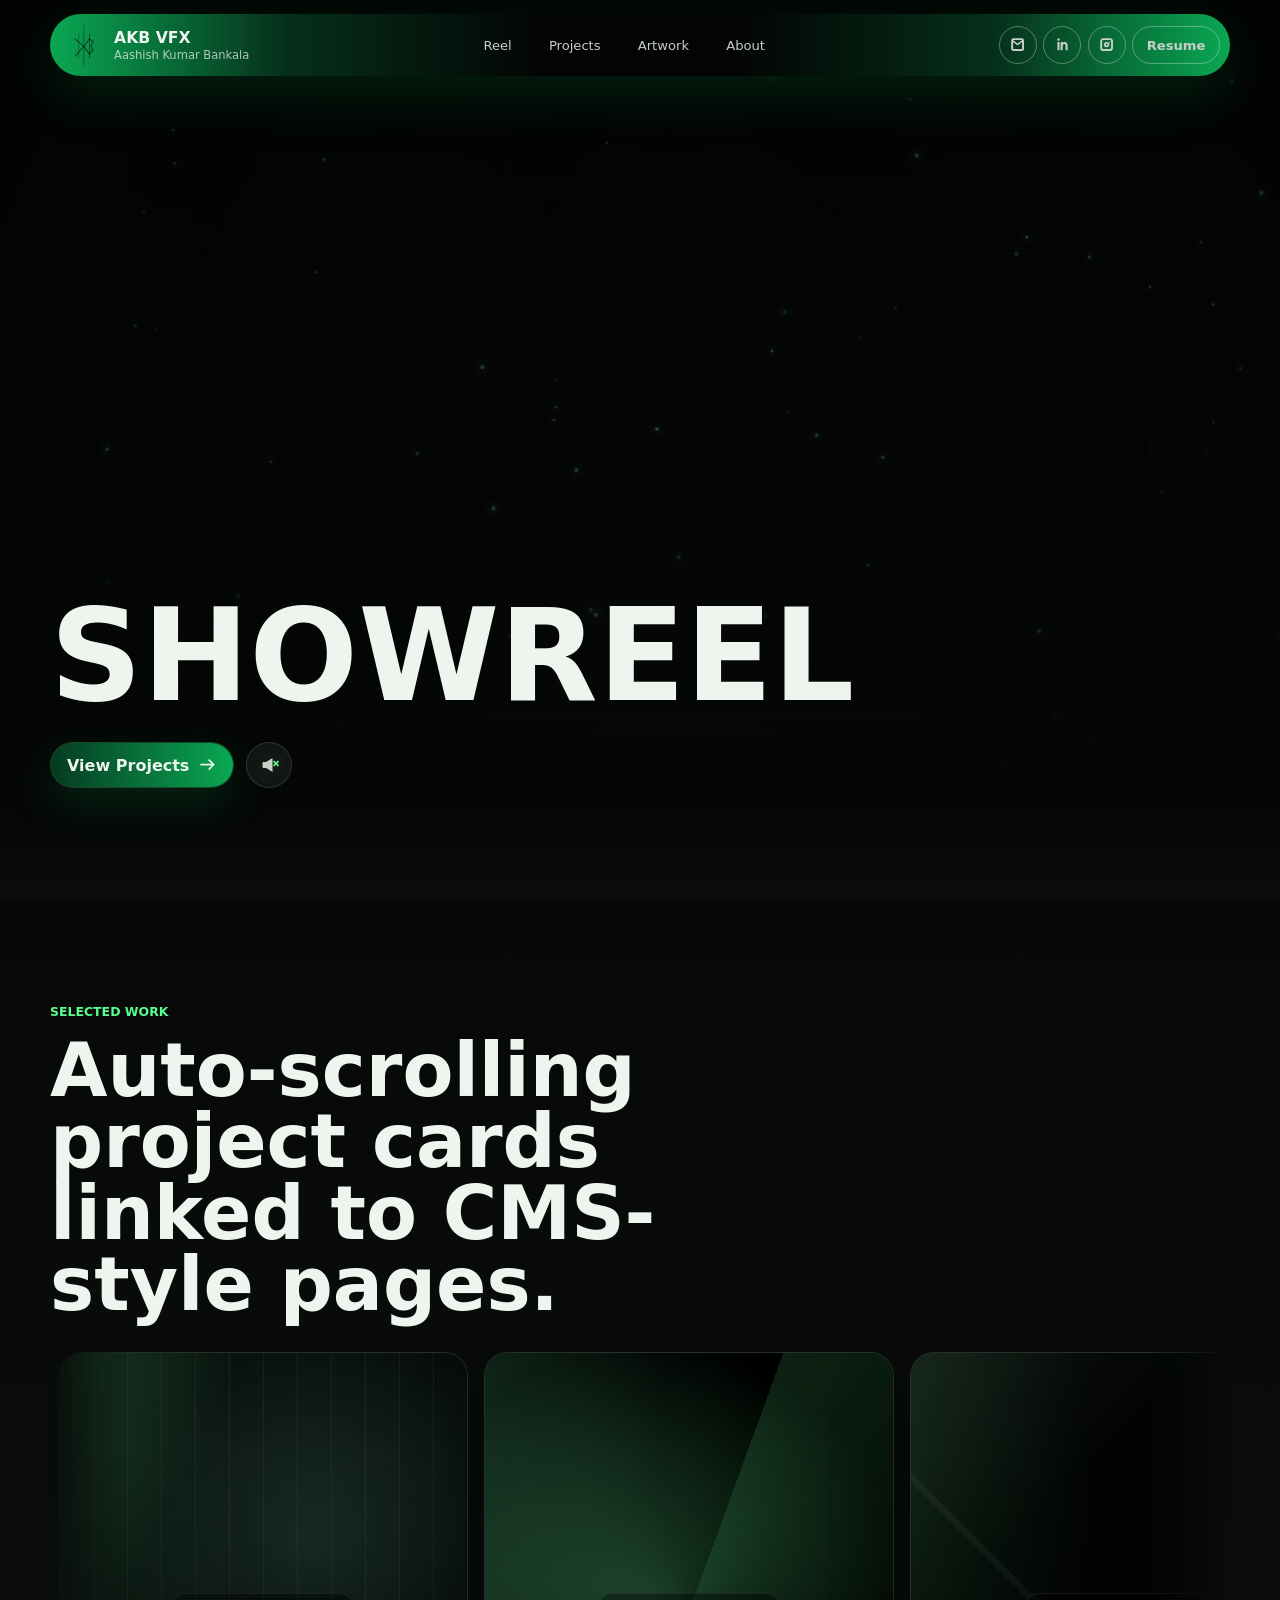
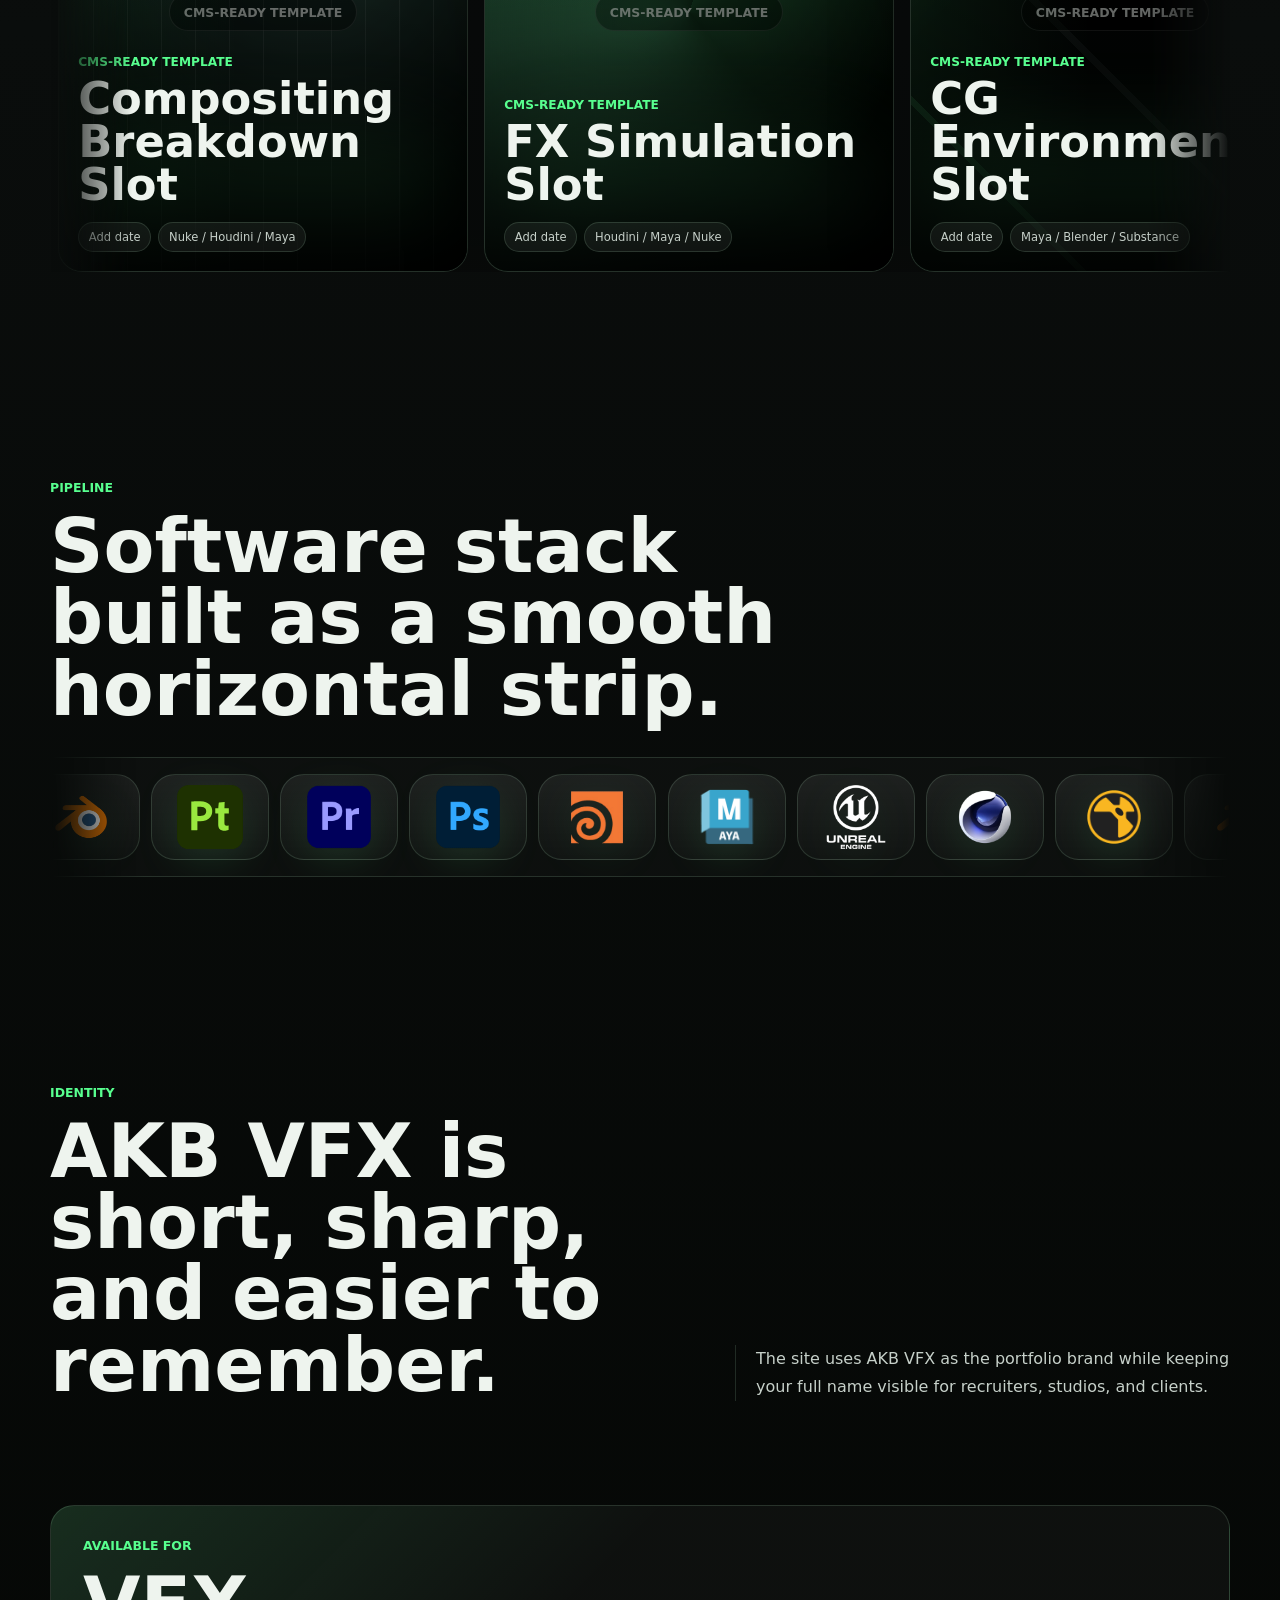
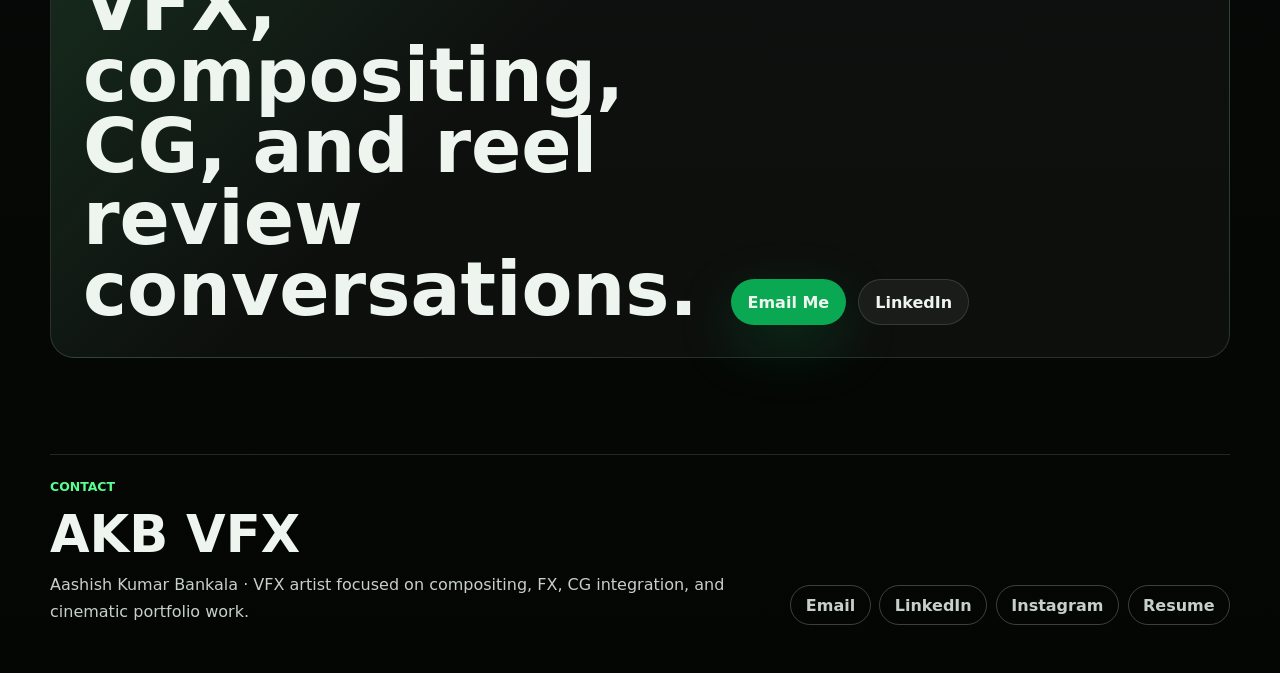
==== commit 79e68c06: "Restructure homepage and add about footer" ====
--- a/index.html
+++ b/index.html
@@ -25,7 +25,7 @@
           <a href="#showreel">Reel</a>
           <a href="projects.html">Projects</a>
           <a href="artwork.html">Artwork</a>
-          <a href="#software">Software</a>
+          <a href="about.html">About</a>
         </nav>
 
         <div class="social-links" aria-label="Contact links">
@@ -83,17 +83,13 @@
           </div>
         </section>
 
-        <section class="section intro-section">
+        <section class="section project-section" id="featured-projects">
           <div class="section-heading" data-reveal>
-            <p class="eyebrow">Identity</p>
-            <h2>AKB VFX is short, sharp, and easier to remember.</h2>
+            <p class="eyebrow">Selected Work</p>
+            <h2>Auto-scrolling project cards linked to CMS-style pages.</h2>
           </div>
-          <div class="intro-copy" data-reveal>
-            <p>
-              The site uses AKB VFX as the portfolio brand while keeping your full name visible for
-              recruiters, studios, and clients. When you attach your logo PNG, it can replace the
-              temporary AKB mark in the top-left.
-            </p>
+          <div class="project-rail" data-reveal>
+            <div class="project-rail-track" id="homeProjectRail"></div>
           </div>
         </section>
 
@@ -107,13 +103,16 @@
           </div>
         </section>
 
-        <section class="section project-section" id="featured-projects">
+        <section class="section intro-section">
           <div class="section-heading" data-reveal>
-            <p class="eyebrow">Selected Work</p>
-            <h2>Auto-scrolling project cards linked to CMS-style pages.</h2>
+            <p class="eyebrow">Identity</p>
+            <h2>AKB VFX is short, sharp, and easier to remember.</h2>
           </div>
-          <div class="project-rail" data-reveal>
-            <div class="project-rail-track" id="homeProjectRail"></div>
+          <div class="intro-copy" data-reveal>
+            <p>
+              The site uses AKB VFX as the portfolio brand while keeping your full name visible for
+              recruiters, studios, and clients.
+            </p>
           </div>
         </section>
 
@@ -128,6 +127,22 @@
           </div>
         </section>
       </main>
+
+      <footer class="site-footer" data-reveal>
+        <div class="footer-main">
+          <div>
+            <p class="eyebrow">Contact</p>
+            <h2>AKB VFX</h2>
+            <p>Aashish Kumar Bankala · VFX artist focused on compositing, FX, CG integration, and cinematic portfolio work.</p>
+          </div>
+          <nav class="footer-links" aria-label="Footer links">
+            <a href="mailto:aashishbankala@gmail.com">Email</a>
+            <a href="https://www.linkedin.com/in/aashish-kumar-bankala-3ab669327/" target="_blank" rel="noreferrer">LinkedIn</a>
+            <a href="https://www.instagram.com/akb35409_art/" target="_blank" rel="noreferrer">Instagram</a>
+            <a href="assets/docs/AashishKumarBankala_Resume_2026.pdf" target="_blank" rel="noreferrer">Resume</a>
+          </nav>
+        </div>
+      </footer>
     </div>
 
     <script src="assets/js/projects.js"></script>
--- a/assets/css/styles.css
+++ b/assets/css/styles.css
@@ -543,14 +543,13 @@
 
 .software-marquee {
   margin-top: 2rem;
-  overflow-x: auto;
+  overflow-x: hidden;
   overflow-y: hidden;
   border-block: 1px solid var(--line);
   background: rgba(255, 255, 255, 0.025);
   mask-image: linear-gradient(90deg, transparent, black 8%, black 92%, transparent);
   scroll-behavior: auto;
   scrollbar-width: none;
-  -webkit-overflow-scrolling: touch;
   user-select: none;
 }
 
@@ -619,24 +618,12 @@
 
 .project-rail {
   margin-top: 2rem;
-  overflow-x: auto;
+  overflow-x: hidden;
   overflow-y: hidden;
   mask-image: linear-gradient(90deg, transparent, black 7%, black 93%, transparent);
   scroll-behavior: auto;
   scrollbar-width: none;
-  -webkit-overflow-scrolling: touch;
   user-select: none;
-}
-
-.software-marquee,
-.project-rail {
-  cursor: grab;
-  touch-action: pan-x;
-}
-
-.software-marquee.is-dragging,
-.project-rail.is-dragging {
-  cursor: grabbing;
 }
 
 .project-rail-track {
@@ -657,6 +644,7 @@
   border-radius: var(--radius);
   background: var(--bg-soft);
   box-shadow: 0 24px 80px rgba(0, 0, 0, 0.32);
+  cursor: pointer;
   isolation: isolate;
 }
 
@@ -788,6 +776,64 @@
     rgba(255, 255, 255, 0.035);
 }
 
+.site-footer {
+  width: min(calc(100% - 32px), var(--max));
+  margin: 0 auto;
+  padding: 2rem 0 3rem;
+}
+
+.footer-main {
+  display: grid;
+  grid-template-columns: minmax(0, 1fr) auto;
+  gap: 2rem;
+  align-items: end;
+  border-top: 1px solid var(--line);
+  padding-top: 1.5rem;
+}
+
+.footer-main h2 {
+  margin: 0;
+  font-size: clamp(1.6rem, 4vw, 3.4rem);
+  line-height: 0.95;
+}
+
+.footer-main p:last-child {
+  max-width: 720px;
+  margin: 0.85rem 0 0;
+  color: var(--muted-strong);
+  line-height: 1.65;
+}
+
+.footer-links {
+  display: flex;
+  flex-wrap: wrap;
+  justify-content: flex-end;
+  gap: 0.55rem;
+}
+
+.footer-links a {
+  display: inline-flex;
+  min-height: 40px;
+  align-items: center;
+  border: 1px solid rgba(238, 244, 238, 0.24);
+  border-radius: var(--pill);
+  padding: 0 0.9rem;
+  color: var(--muted-strong);
+  font-weight: 800;
+  transition:
+    transform 180ms ease,
+    border-color 180ms ease,
+    color 180ms ease,
+    background 180ms ease;
+}
+
+.footer-links a:hover {
+  transform: translateY(-3px);
+  border-color: rgba(88, 255, 143, 0.46);
+  background: rgba(88, 255, 143, 0.08);
+  color: var(--text);
+}
+
 .subpage-shell {
   padding-top: 7.5rem;
 }
@@ -809,6 +855,108 @@
   max-width: 760px;
   margin-top: 1.4rem;
   font-size: 1.08rem;
+}
+
+.about-layout {
+  display: grid;
+  width: min(calc(100% - 32px), var(--max));
+  grid-template-columns: minmax(0, 0.94fr) minmax(300px, 0.72fr);
+  gap: 2rem;
+  align-items: start;
+  margin: 0 auto;
+  padding: 1rem 0 6rem;
+}
+
+.about-copy h2 {
+  margin: 0;
+  max-width: 780px;
+  font-size: clamp(2.15rem, 5vw, 5.2rem);
+  line-height: 0.96;
+  letter-spacing: 0;
+}
+
+.about-copy p:not(.eyebrow) {
+  max-width: 720px;
+  margin: 1.25rem 0 0;
+  color: var(--muted-strong);
+  line-height: 1.75;
+}
+
+.about-facts {
+  display: grid;
+  gap: 1px;
+  overflow: hidden;
+  margin-top: 2rem;
+  border: 1px solid var(--line);
+  border-radius: var(--radius);
+  background: var(--line);
+}
+
+.about-facts div {
+  display: grid;
+  gap: 0.45rem;
+  padding: 1rem;
+  background: rgba(10, 13, 12, 0.96);
+}
+
+.about-facts span {
+  color: var(--green);
+  font-size: 0.74rem;
+  font-weight: 800;
+  text-transform: uppercase;
+}
+
+.about-facts strong {
+  line-height: 1.45;
+}
+
+.about-media-stack {
+  display: grid;
+  gap: 1rem;
+}
+
+.about-media {
+  margin: 0;
+  overflow: hidden;
+  border: 1px solid var(--line);
+  border-radius: var(--radius);
+  background: rgba(255, 255, 255, 0.035);
+}
+
+.about-media-large {
+  aspect-ratio: 4 / 5;
+}
+
+.about-media:not(.about-media-large) {
+  aspect-ratio: 16 / 9;
+}
+
+.about-placeholder {
+  width: 100%;
+  height: calc(100% - 48px);
+  min-height: 180px;
+}
+
+.about-placeholder-primary {
+  background:
+    radial-gradient(circle at 56% 32%, rgba(138, 255, 220, 0.18), transparent 18rem),
+    linear-gradient(145deg, rgba(88, 255, 143, 0.22), transparent 34%),
+    repeating-linear-gradient(90deg, rgba(255, 255, 255, 0.06) 0 1px, transparent 1px 36px),
+    #090d0b;
+}
+
+.about-placeholder-secondary {
+  background:
+    linear-gradient(120deg, transparent 0 18%, rgba(88, 255, 143, 0.2) 18% 20%, transparent 20% 62%, rgba(255, 255, 255, 0.08) 62% 64%, transparent 64%),
+    radial-gradient(circle at 28% 72%, rgba(88, 255, 143, 0.18), transparent 15rem),
+    #070908;
+}
+
+.about-media figcaption {
+  border-top: 1px solid var(--line);
+  padding: 0.8rem 1rem;
+  color: var(--muted-strong);
+  font-weight: 800;
 }
 
 .project-grid-section {
@@ -1168,8 +1316,14 @@
 
   .intro-section,
   .contact-band,
-  .detail-hero {
+  .detail-hero,
+  .about-layout,
+  .footer-main {
     grid-template-columns: 1fr;
+  }
+
+  .footer-links {
+    justify-content: flex-start;
   }
 
   .detail-meta-grid {
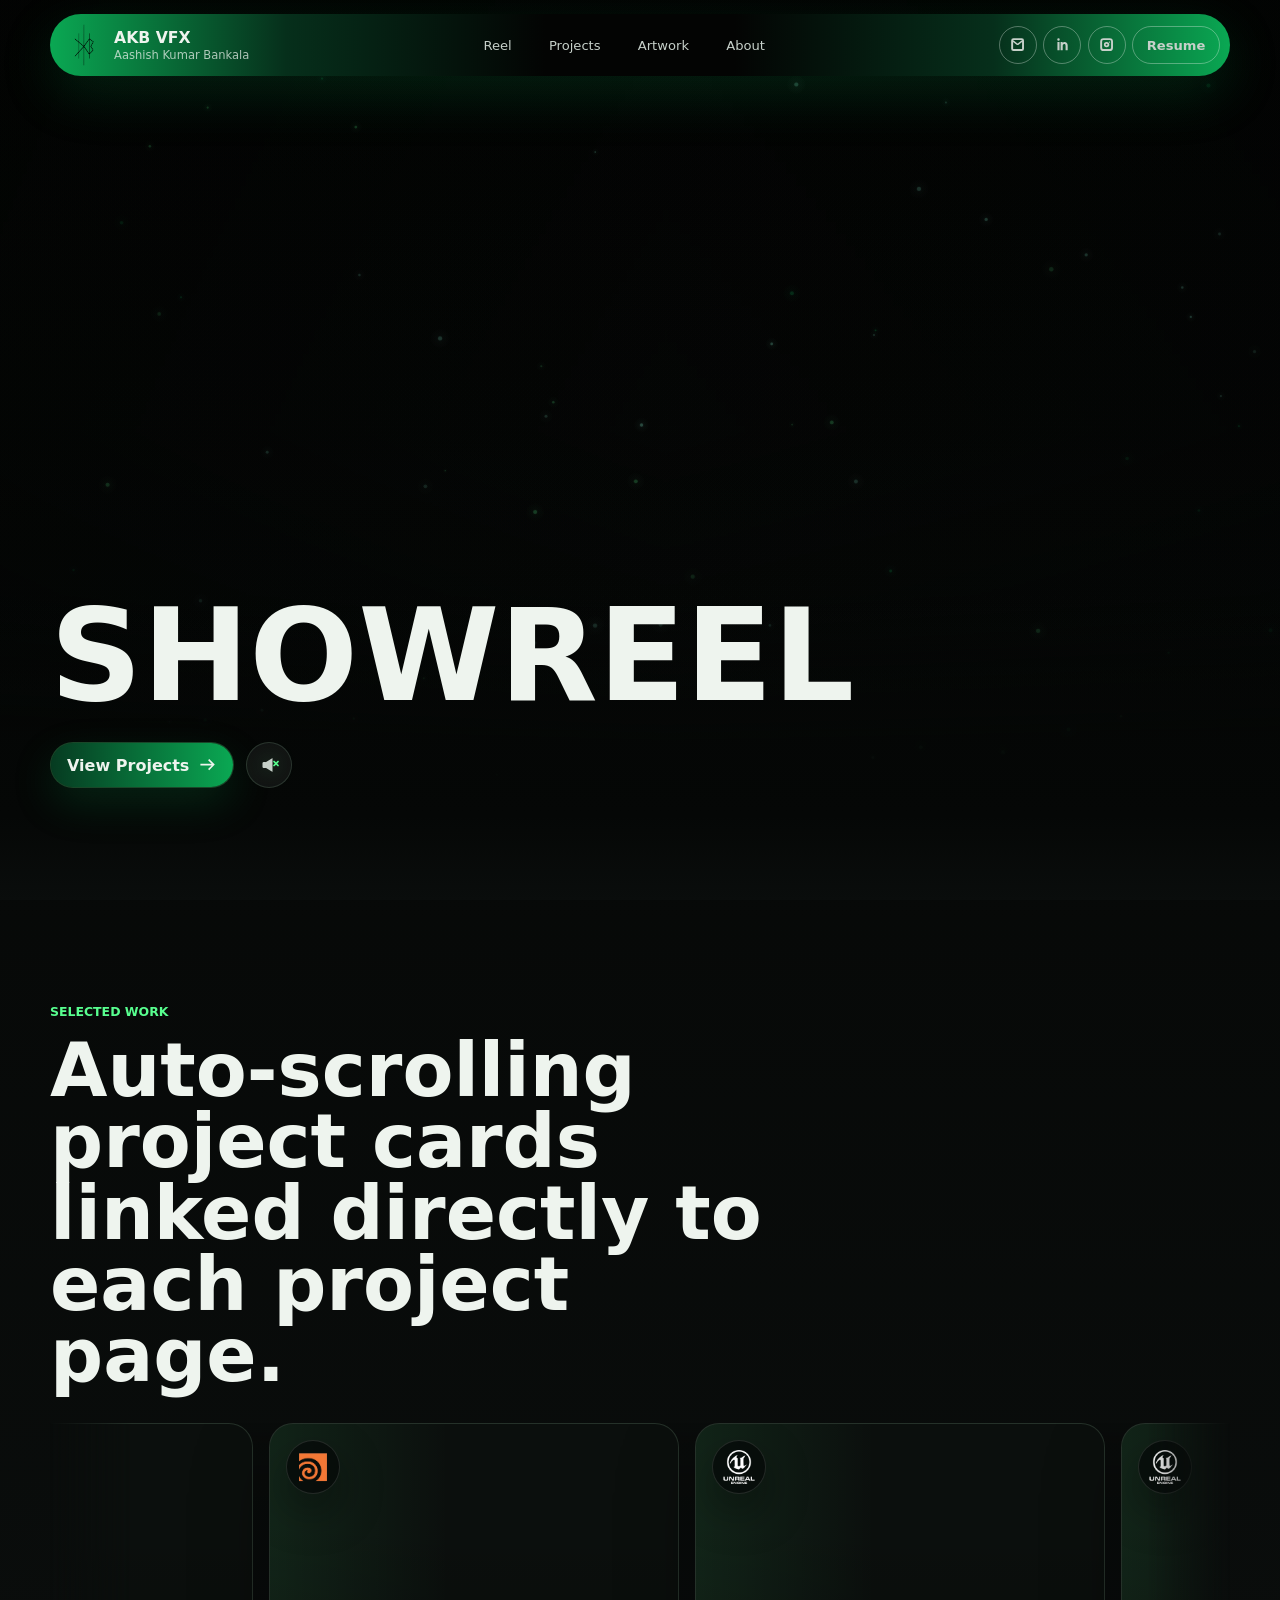
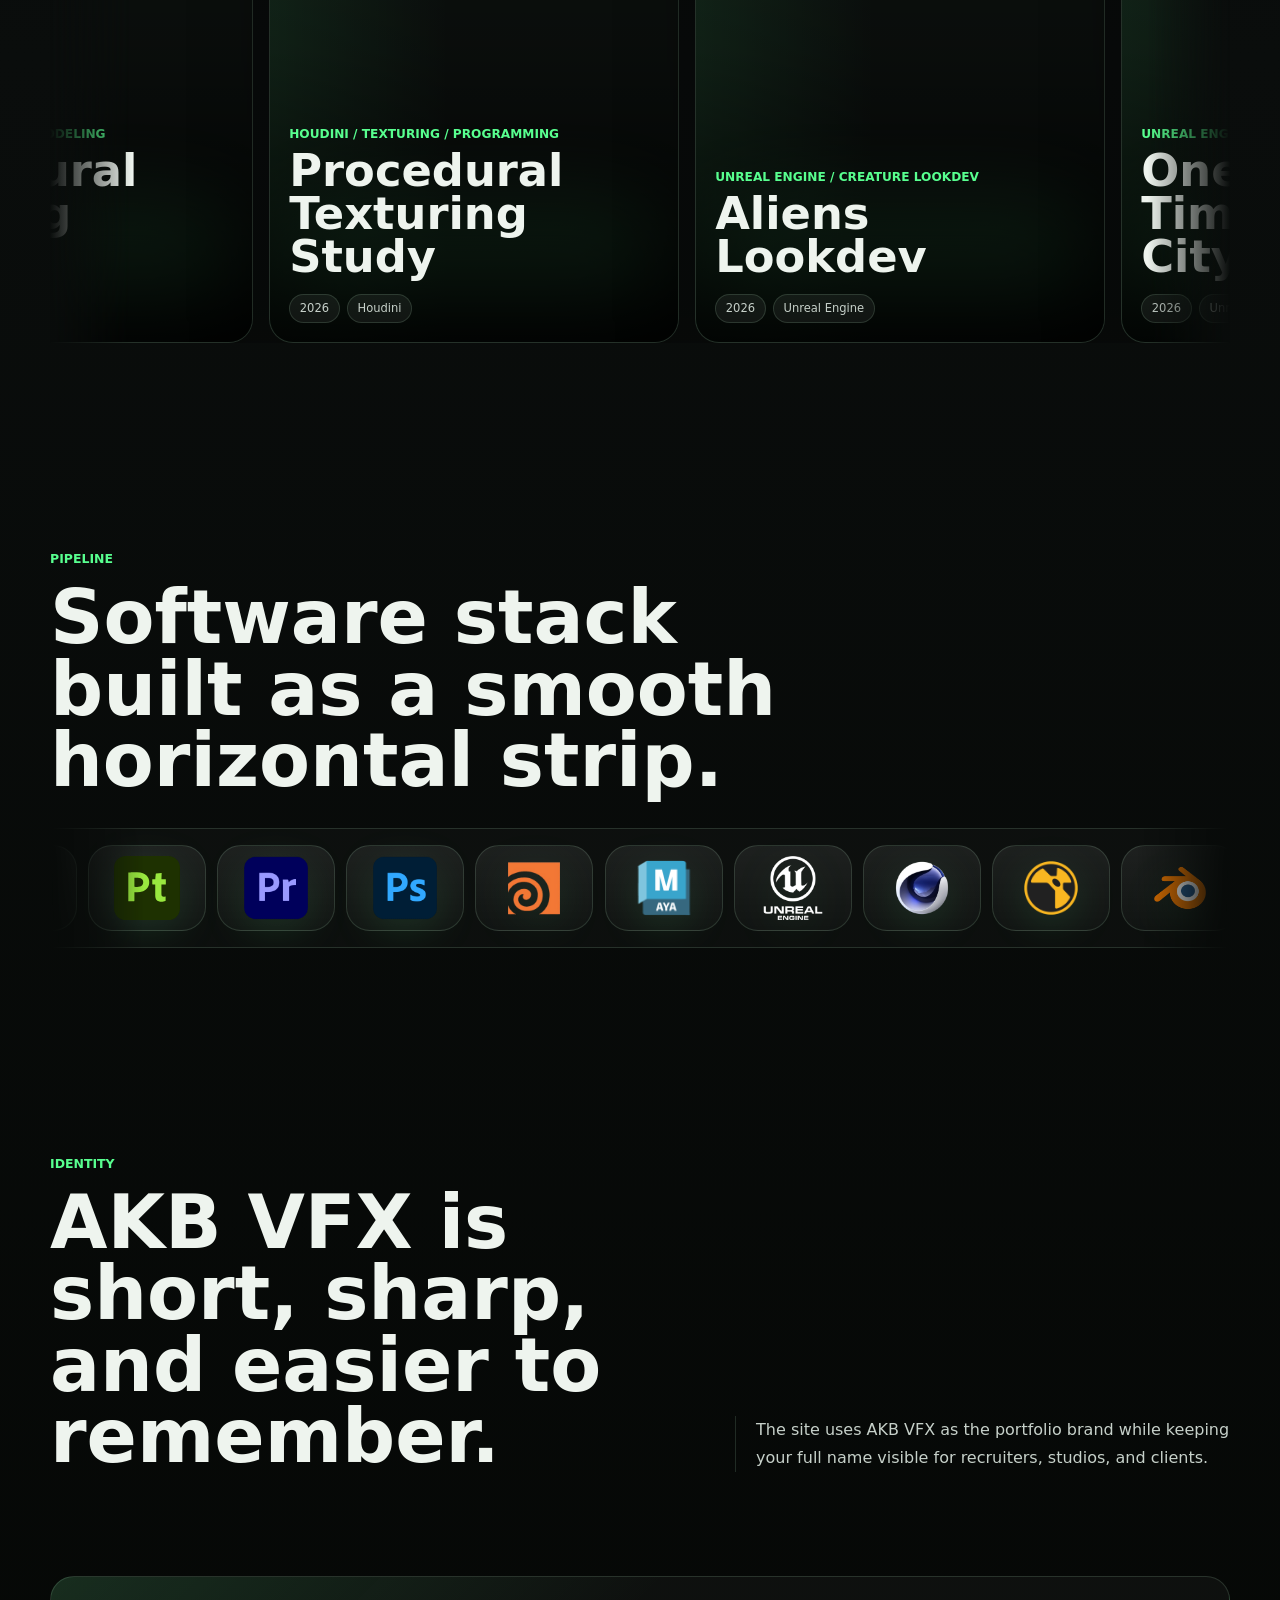
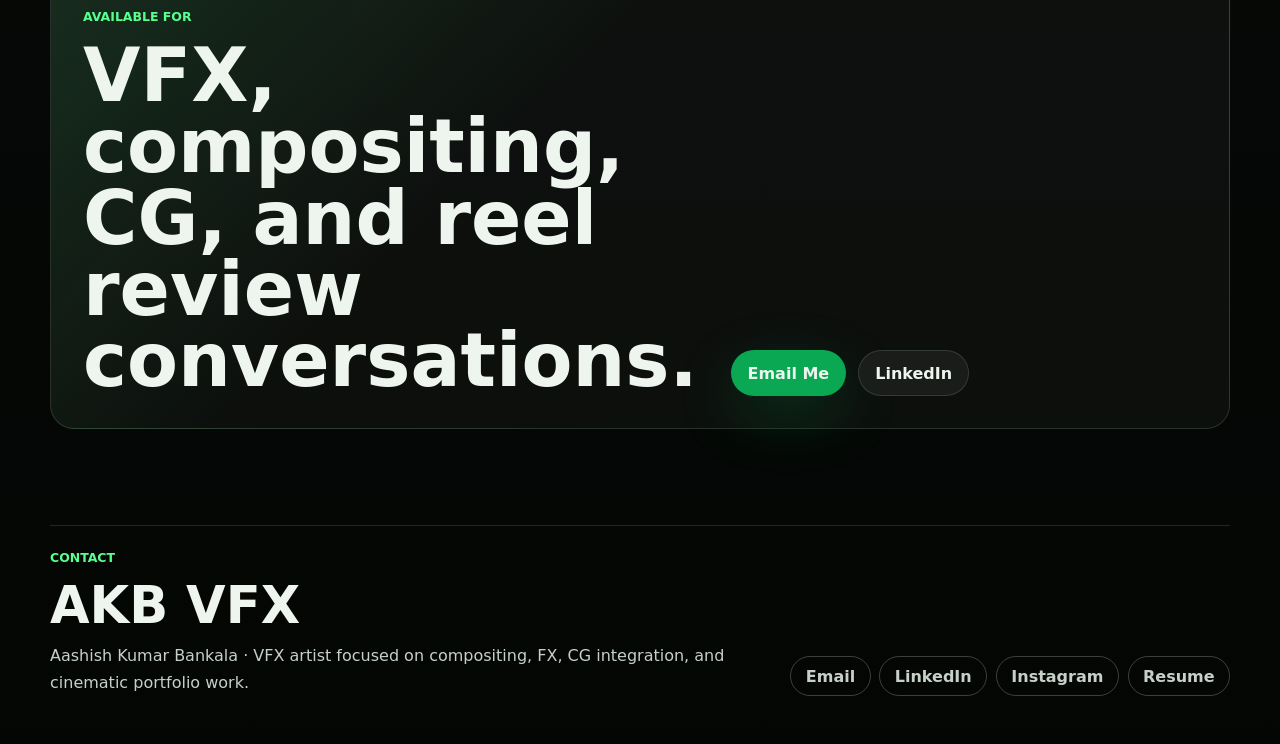
==== commit a9a779ba: "Add real project videos" ====
--- a/index.html
+++ b/index.html
@@ -86,7 +86,7 @@
         <section class="section project-section" id="featured-projects">
           <div class="section-heading" data-reveal>
             <p class="eyebrow">Selected Work</p>
-            <h2>Auto-scrolling project cards linked to CMS-style pages.</h2>
+            <h2>Auto-scrolling project cards linked directly to each project page.</h2>
           </div>
           <div class="project-rail" data-reveal>
             <div class="project-rail-track" id="homeProjectRail"></div>
--- a/assets/css/styles.css
+++ b/assets/css/styles.css
@@ -658,6 +658,27 @@
     linear-gradient(90deg, rgba(88, 255, 143, 0.09), transparent 44%);
 }
 
+.project-software-badge {
+  position: absolute;
+  top: 1rem;
+  left: 1rem;
+  z-index: 3;
+  display: grid;
+  width: 54px;
+  height: 54px;
+  place-items: center;
+  border: 1px solid rgba(238, 244, 238, 0.12);
+  border-radius: 999px;
+  background: rgba(5, 8, 7, 0.72);
+  box-shadow: 0 18px 44px rgba(0, 0, 0, 0.35);
+}
+
+.project-software-badge img {
+  max-width: 34px;
+  max-height: 34px;
+  object-fit: contain;
+}
+
 .project-media,
 .detail-media {
   position: absolute;
@@ -1019,9 +1040,8 @@
 
 .detail-meta-grid {
   display: grid;
-  width: min(100%, 960px);
-  max-width: 100%;
-  grid-template-columns: repeat(4, minmax(150px, 1fr));
+  width: 100%;
+  grid-template-columns: repeat(4, minmax(0, 1fr));
   gap: 1px;
   overflow: hidden;
   border: 1px solid var(--line);
@@ -1033,8 +1053,9 @@
   display: grid;
   gap: 0.5rem;
   min-height: 0;
+  min-width: 0;
   place-items: center;
-  padding: 0.8rem 1rem;
+  padding: 1.05rem 1rem;
   text-align: center;
   background: rgba(10, 13, 12, 0.96);
 }
@@ -1050,6 +1071,8 @@
   color: var(--text);
   font-size: 1rem;
   line-height: 1.45;
+  max-width: 100%;
+  overflow-wrap: break-word;
 }
 
 .detail-gallery {
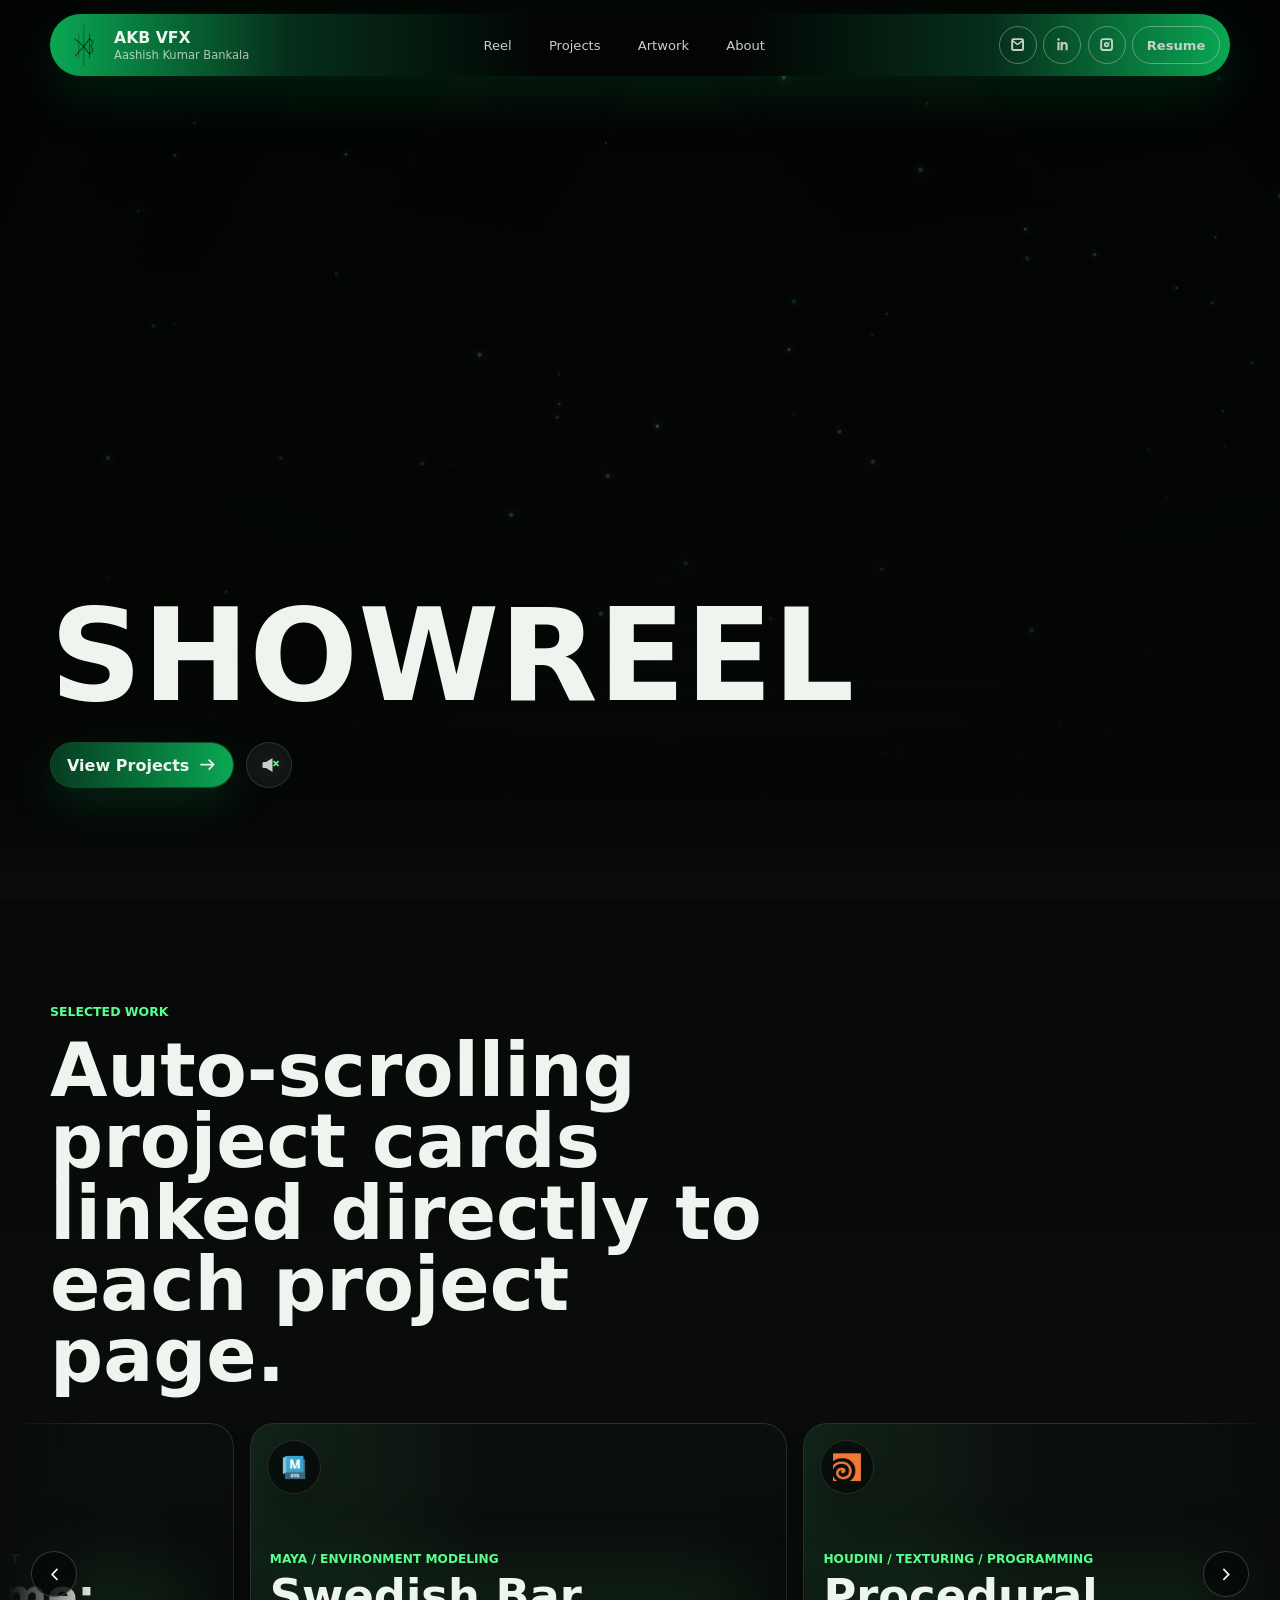
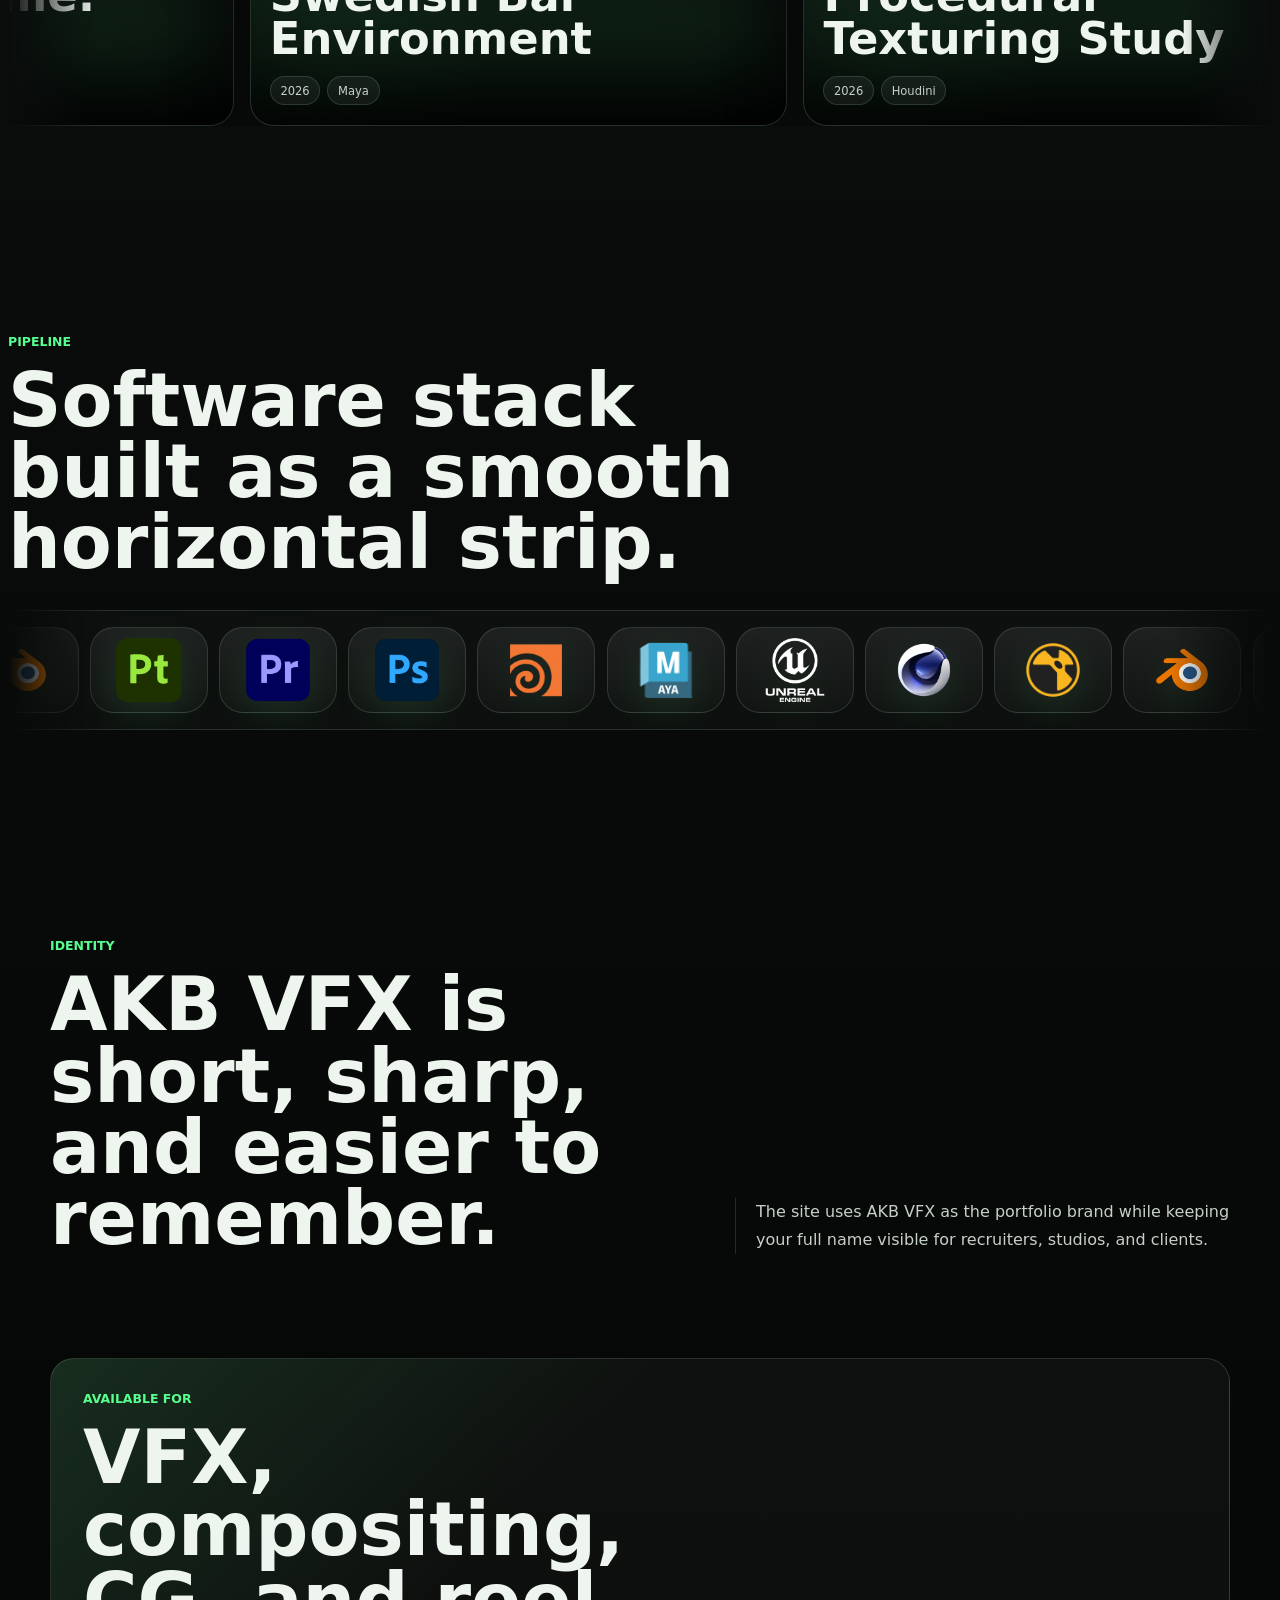
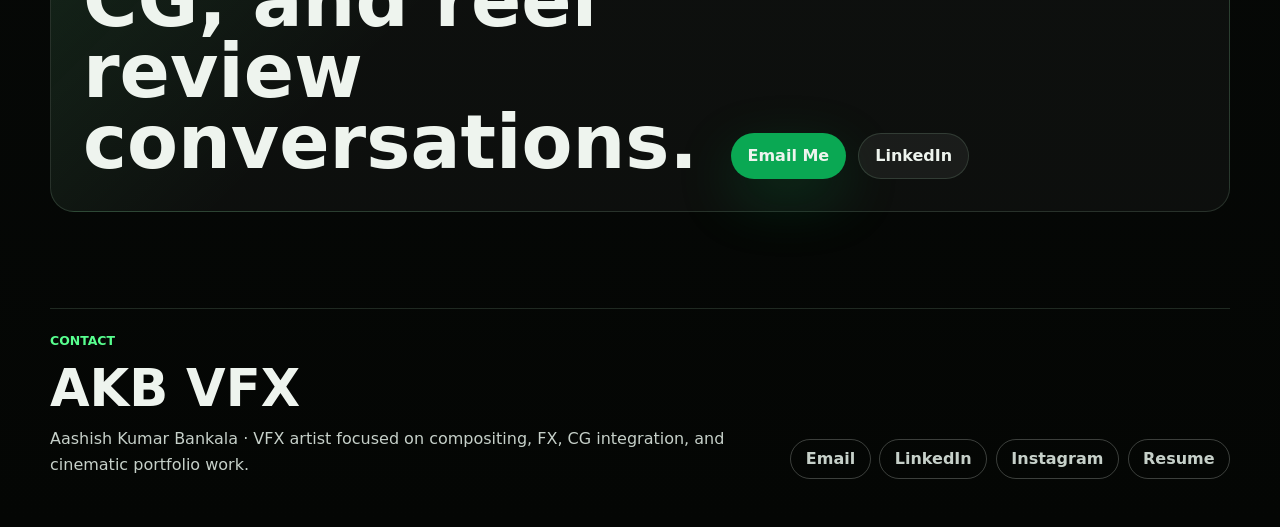
==== commit 18d89cd5: "Polish project rail and detail pages" ====
--- a/index.html
+++ b/index.html
@@ -88,8 +88,20 @@
             <p class="eyebrow">Selected Work</p>
             <h2>Auto-scrolling project cards linked directly to each project page.</h2>
           </div>
-          <div class="project-rail" data-reveal>
-            <div class="project-rail-track" id="homeProjectRail"></div>
+          <div class="project-rail-shell" data-reveal>
+            <button class="rail-arrow rail-arrow-left" type="button" data-project-nudge="-1" aria-label="Catch projects scrolling left">
+              <svg viewBox="0 0 24 24" aria-hidden="true">
+                <path d="M14.8 5 8 12l6.8 7 1.4-1.42L10.8 12l5.4-5.58L14.8 5Z" />
+              </svg>
+            </button>
+            <div class="project-rail">
+              <div class="project-rail-track" id="homeProjectRail"></div>
+            </div>
+            <button class="rail-arrow rail-arrow-right" type="button" data-project-nudge="1" aria-label="Catch projects scrolling right">
+              <svg viewBox="0 0 24 24" aria-hidden="true">
+                <path d="m9.2 19 6.8-7-6.8-7-1.4 1.42L13.2 12l-5.4 5.58L9.2 19Z" />
+              </svg>
+            </button>
           </div>
         </section>
 
--- a/assets/css/styles.css
+++ b/assets/css/styles.css
@@ -538,7 +538,13 @@
 
 .software-section,
 .project-section {
+  width: min(calc(100% - 16px), 1680px);
   overflow: hidden;
+}
+
+.project-section .section-heading {
+  width: min(calc(100% - 32px), var(--max));
+  margin: 0 auto;
 }
 
 .software-marquee {
@@ -616,8 +622,12 @@
   max-height: 80px;
 }
 
+.project-rail-shell {
+  position: relative;
+  margin-top: 2rem;
+}
+
 .project-rail {
-  margin-top: 2rem;
   overflow-x: hidden;
   overflow-y: hidden;
   mask-image: linear-gradient(90deg, transparent, black 7%, black 93%, transparent);
@@ -626,6 +636,48 @@
   user-select: none;
 }
 
+.rail-arrow {
+  position: absolute;
+  top: 50%;
+  z-index: 6;
+  display: grid;
+  width: 46px;
+  height: 46px;
+  place-items: center;
+  border: 1px solid rgba(238, 244, 238, 0.2);
+  border-radius: var(--pill);
+  background: rgba(5, 8, 7, 0.76);
+  color: var(--text);
+  cursor: pointer;
+  transform: translateY(-50%);
+  transition:
+    transform 180ms ease,
+    border-color 180ms ease,
+    background 180ms ease,
+    box-shadow 180ms ease;
+}
+
+.rail-arrow-left {
+  left: clamp(0.5rem, 1.8vw, 1.5rem);
+}
+
+.rail-arrow-right {
+  right: clamp(0.5rem, 1.8vw, 1.5rem);
+}
+
+.rail-arrow:hover,
+.rail-arrow.is-active {
+  transform: translateY(-50%) scale(1.08);
+  border-color: rgba(88, 255, 143, 0.5);
+  background: rgba(10, 168, 83, 0.36);
+  box-shadow: 0 0 20px rgba(88, 255, 143, 0.16);
+}
+
+.rail-arrow svg {
+  width: 1.3rem;
+  height: 1.3rem;
+}
+
 .project-rail-track {
   display: flex;
   width: max-content;
@@ -635,8 +687,10 @@
 .project-card {
   position: relative;
   display: flex;
-  width: min(76vw, 410px);
-  height: 520px;
+  width: clamp(390px, 42vw, 720px);
+  aspect-ratio: 16 / 9;
+  min-height: 280px;
+  height: auto;
   flex: 0 0 auto;
   align-items: flex-end;
   overflow: hidden;
@@ -992,24 +1046,32 @@
 
 .project-grid .project-card {
   width: 100%;
+  aspect-ratio: 16 / 10;
+  min-height: 0;
 }
 
 .detail-page {
-  padding-top: 1rem;
+  width: min(calc(100% - 32px), 1360px);
+  padding-top: clamp(1.5rem, 3vw, 3.5rem);
   padding-bottom: 5rem;
 }
 
 .detail-hero {
   display: grid;
-  grid-template-columns: minmax(0, 0.9fr) minmax(320px, 0.76fr);
-  gap: 2rem;
-  align-items: start;
+  grid-template-columns: minmax(320px, 0.82fr) minmax(420px, 1.1fr);
+  gap: clamp(2rem, 5vw, 5rem);
+  align-items: center;
   min-height: 0;
-  padding: 1rem 0 3rem;
+  padding: clamp(1.5rem, 3vw, 3rem) 0 clamp(3rem, 6vw, 6rem);
+}
+
+.detail-copy {
+  display: grid;
+  align-content: center;
 }
 
 .back-link {
-  margin-bottom: 2rem;
+  margin-bottom: clamp(1.5rem, 3vw, 2.5rem);
   font-size: 0.9rem;
   width: max-content;
 }
@@ -1020,8 +1082,8 @@
 
 .detail-copy p {
   max-width: 720px;
-  margin-top: 1.35rem;
-  font-size: 1.05rem;
+  margin-top: 1.5rem;
+  font-size: clamp(1.02rem, 1.15vw, 1.22rem);
 }
 
 .detail-media-wrap {
@@ -1040,6 +1102,7 @@
 
 .detail-meta-grid {
   display: grid;
+  margin-top: 0.5rem;
   width: 100%;
   grid-template-columns: repeat(4, minmax(0, 1fr));
   gap: 1px;
@@ -1055,7 +1118,7 @@
   min-height: 0;
   min-width: 0;
   place-items: center;
-  padding: 1.05rem 1rem;
+  padding: clamp(1rem, 1.6vw, 1.4rem);
   text-align: center;
   background: rgba(10, 13, 12, 0.96);
 }
@@ -1069,14 +1132,14 @@
 
 .detail-meta-grid strong {
   color: var(--text);
-  font-size: 1rem;
+  font-size: clamp(0.95rem, 1vw, 1.08rem);
   line-height: 1.45;
   max-width: 100%;
   overflow-wrap: break-word;
 }
 
 .detail-gallery {
-  padding-top: 6rem;
+  padding-top: clamp(4rem, 7vw, 7rem);
 }
 
 .gallery-grid {
@@ -1106,6 +1169,32 @@
   border-top: 1px solid var(--line);
   padding: 0.8rem 1rem;
   color: var(--muted-strong);
+}
+
+.project-detail-nav {
+  display: flex;
+  flex-wrap: wrap;
+  justify-content: space-between;
+  gap: 0.8rem;
+  padding-top: clamp(2.5rem, 5vw, 4.5rem);
+}
+
+.next-project-link {
+  min-height: 54px;
+  padding: 0.4rem 0.9rem 0.4rem 1.1rem;
+}
+
+.next-project-link span {
+  color: rgba(238, 244, 238, 0.7);
+  font-size: 0.72rem;
+  text-transform: uppercase;
+}
+
+.next-project-link strong {
+  max-width: min(42vw, 360px);
+  overflow: hidden;
+  text-overflow: ellipsis;
+  white-space: nowrap;
 }
 
 .empty-gallery {
@@ -1352,6 +1441,10 @@
   .detail-meta-grid {
     grid-template-columns: repeat(2, minmax(0, 1fr));
   }
+
+  .detail-hero {
+    gap: 2rem;
+  }
 }
 
 @media (max-width: 680px) {
@@ -1408,7 +1501,23 @@
   }
 
   .project-card {
-    height: 440px;
+    width: min(84vw, 420px);
+    aspect-ratio: 4 / 5;
+    min-height: 410px;
+    height: auto;
+  }
+
+  .project-grid .project-card {
+    aspect-ratio: 4 / 5;
+  }
+
+  .rail-arrow {
+    width: 40px;
+    height: 40px;
+  }
+
+  .next-project-link strong {
+    max-width: 52vw;
   }
 
   .detail-meta-grid {
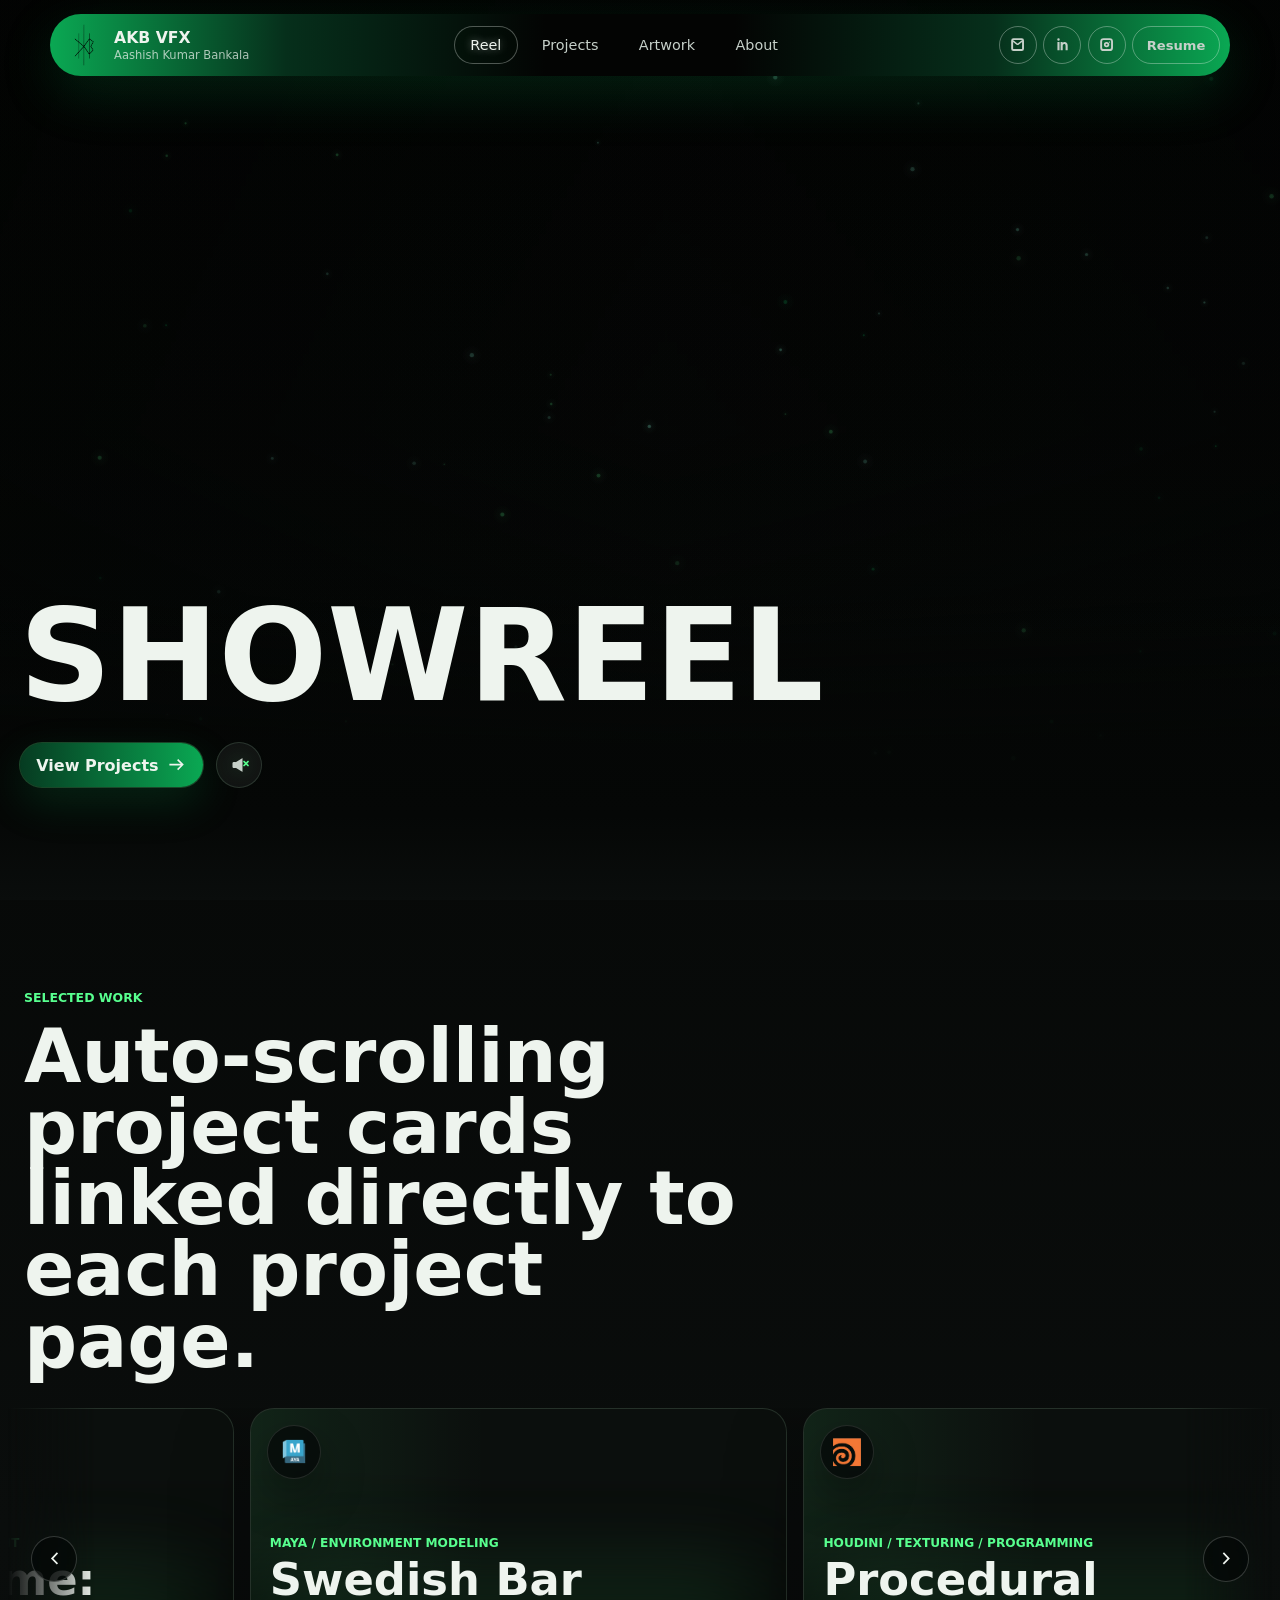
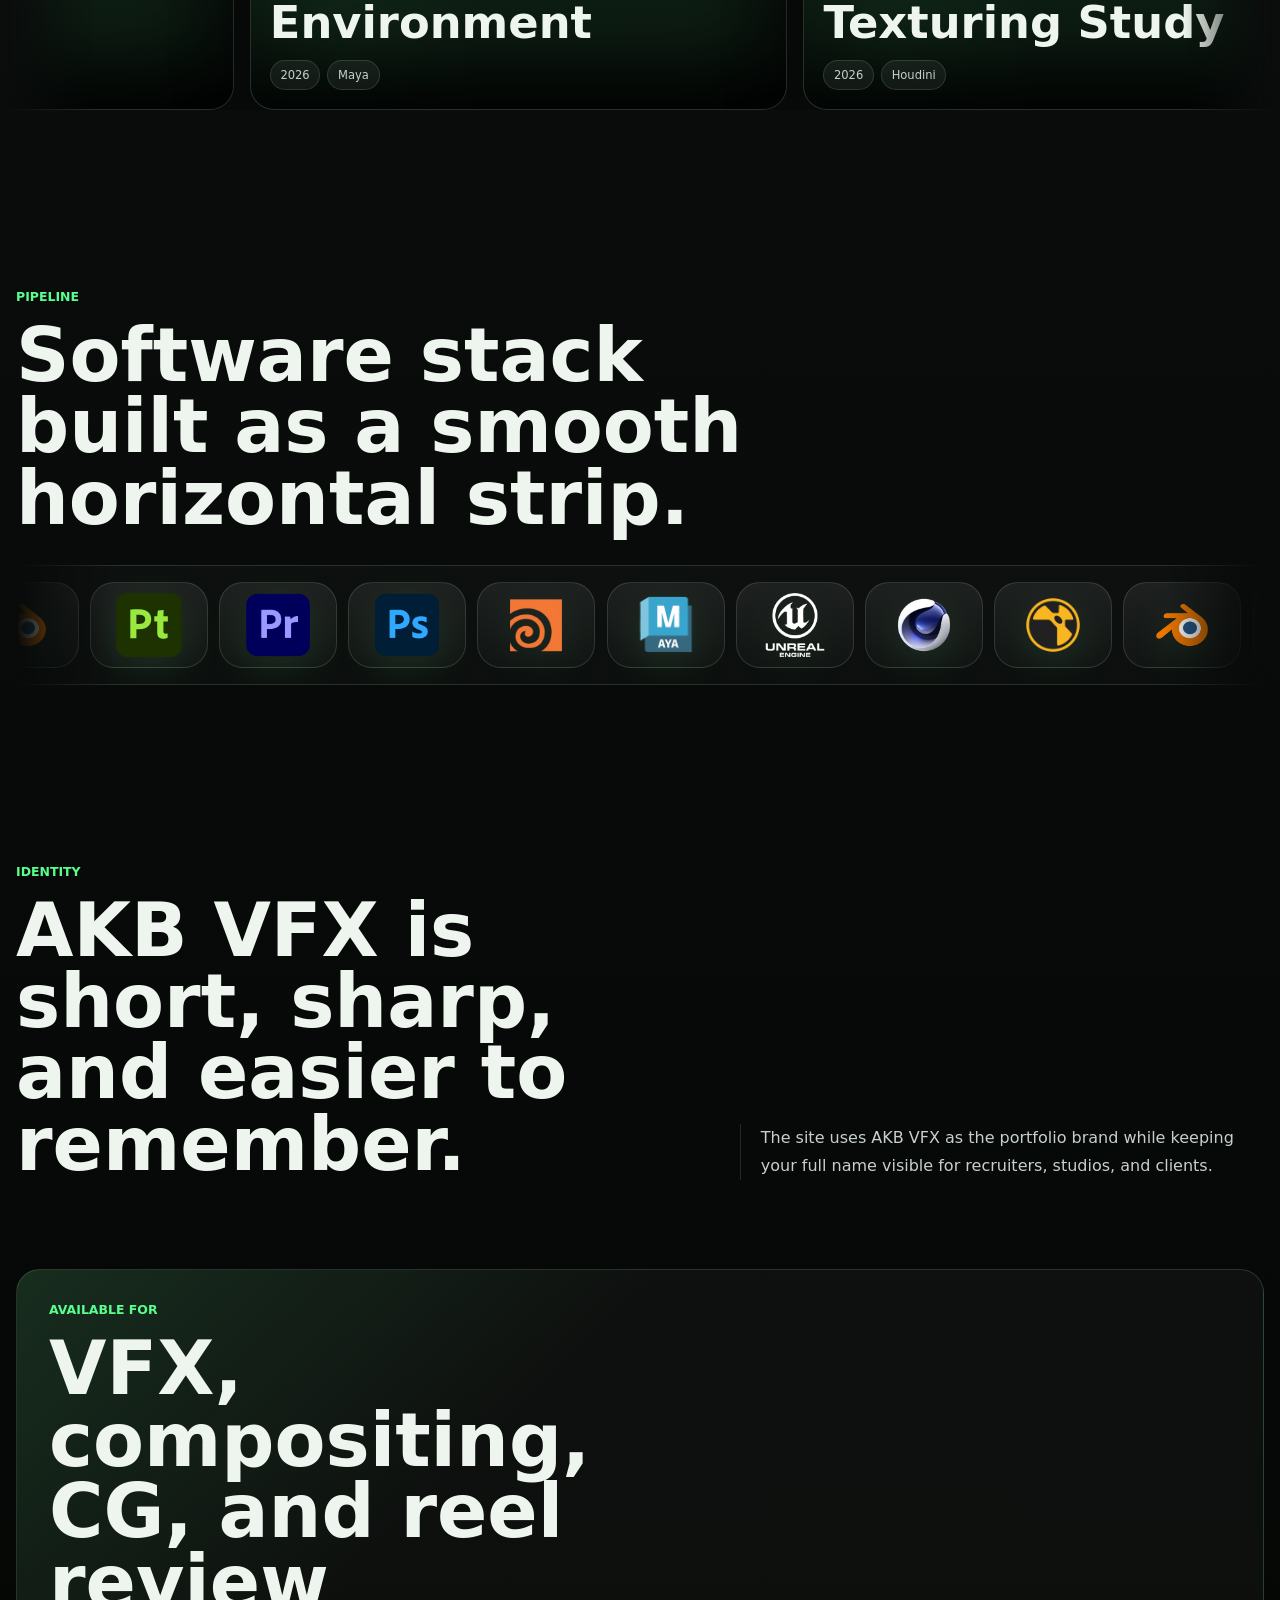
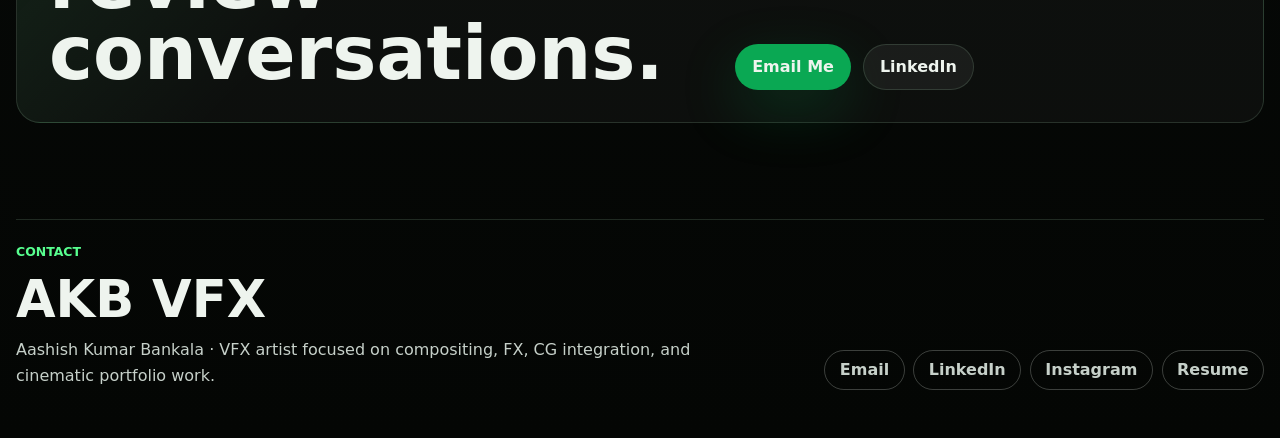
==== commit 40e42df1: "Prototype 1 baseline" ====
--- a/index.html
+++ b/index.html
@@ -22,7 +22,7 @@
         </a>
 
         <nav class="main-nav" aria-label="Primary navigation">
-          <a href="#showreel">Reel</a>
+          <a href="#showreel" aria-current="page">Reel</a>
           <a href="projects.html">Projects</a>
           <a href="artwork.html">Artwork</a>
           <a href="about.html">About</a>
--- a/assets/css/styles.css
+++ b/assets/css/styles.css
@@ -15,6 +15,10 @@
   --radius-sm: 18px;
   --pill: 999px;
   --max: 1180px;
+  --content-max: 1320px;
+  --section-space: clamp(5.5rem, 7vw, 7.25rem);
+  --section-space-tight: clamp(3rem, 5vw, 5rem);
+  --block-gap: clamp(1.8rem, 2.4vw, 2.6rem);
   --scroll-progress: 0;
   --background-glow: 0;
 }
@@ -249,6 +253,11 @@
     background 180ms ease;
 }
 
+.main-nav a {
+  padding: 0 0.95rem;
+  font-size: 0.9rem;
+}
+
 .main-nav a[aria-current="page"] {
   border-color: rgba(238, 244, 238, 0.32);
   background: rgba(3, 16, 6, 0.22);
@@ -387,7 +396,7 @@
 .hero-content {
   position: relative;
   z-index: 2;
-  width: min(100%, var(--max));
+  width: min(100%, var(--content-max));
   transform: translateY(calc(var(--scroll-progress) * -18px));
 }
 
@@ -496,12 +505,12 @@
 .section,
 .project-grid-section,
 .detail-page {
-  width: min(calc(100% - 32px), var(--max));
+  width: min(calc(100% - 32px), var(--content-max));
   margin: 0 auto;
 }
 
 .section {
-  padding: 6.5rem 0;
+  padding: var(--section-space) 0;
 }
 
 .intro-section,
@@ -536,19 +545,22 @@
   line-height: 1.75;
 }
 
-.software-section,
+.software-section {
+  overflow: hidden;
+}
+
 .project-section {
   width: min(calc(100% - 16px), 1680px);
   overflow: hidden;
 }
 
 .project-section .section-heading {
-  width: min(calc(100% - 32px), var(--max));
+  width: min(calc(100% - 32px), var(--content-max));
   margin: 0 auto;
 }
 
 .software-marquee {
-  margin-top: 2rem;
+  margin-top: var(--block-gap);
   overflow-x: hidden;
   overflow-y: hidden;
   border-block: 1px solid var(--line);
@@ -624,7 +636,7 @@
 
 .project-rail-shell {
   position: relative;
-  margin-top: 2rem;
+  margin-top: var(--block-gap);
 }
 
 .project-rail {
@@ -852,7 +864,7 @@
 }
 
 .site-footer {
-  width: min(calc(100% - 32px), var(--max));
+  width: min(calc(100% - 32px), var(--content-max));
   margin: 0 auto;
   padding: 2rem 0 3rem;
 }
@@ -914,9 +926,9 @@
 }
 
 .page-hero {
-  width: min(calc(100% - 32px), var(--max));
+  width: min(calc(100% - 32px), var(--content-max));
   margin: 0 auto;
-  padding: 3.8rem 0 3rem;
+  padding: var(--section-space-tight) 0 3rem;
 }
 
 .page-hero h1,
@@ -934,12 +946,12 @@
 
 .about-layout {
   display: grid;
-  width: min(calc(100% - 32px), var(--max));
+  width: min(calc(100% - 32px), var(--content-max));
   grid-template-columns: minmax(0, 0.94fr) minmax(300px, 0.72fr);
-  gap: 2rem;
+  gap: var(--block-gap);
   align-items: start;
   margin: 0 auto;
-  padding: 1rem 0 6rem;
+  padding: 1rem 0 var(--section-space);
 }
 
 .about-copy h2 {
@@ -1035,7 +1047,7 @@
 }
 
 .project-grid-section {
-  padding-bottom: 5rem;
+  padding-bottom: var(--section-space);
 }
 
 .project-grid {
@@ -1051,7 +1063,7 @@
 }
 
 .detail-page {
-  width: min(calc(100% - 32px), 1360px);
+  width: min(calc(100% - 32px), var(--content-max));
   padding-top: clamp(1.5rem, 3vw, 3.5rem);
   padding-bottom: 5rem;
 }
@@ -1059,10 +1071,10 @@
 .detail-hero {
   display: grid;
   grid-template-columns: minmax(320px, 0.82fr) minmax(420px, 1.1fr);
-  gap: clamp(2rem, 5vw, 5rem);
+  gap: clamp(2rem, 5vw, 4.5rem);
   align-items: center;
   min-height: 0;
-  padding: clamp(1.5rem, 3vw, 3rem) 0 clamp(3rem, 6vw, 6rem);
+  padding: clamp(1.5rem, 3vw, 3rem) 0 var(--section-space-tight);
 }
 
 .detail-copy {
@@ -1139,7 +1151,7 @@
 }
 
 .detail-gallery {
-  padding-top: clamp(4rem, 7vw, 7rem);
+  padding-top: var(--section-space-tight);
 }
 
 .gallery-grid {
@@ -1172,24 +1184,43 @@
 }
 
 .project-detail-nav {
-  display: flex;
-  flex-wrap: wrap;
-  justify-content: space-between;
+  display: grid;
+  grid-template-columns: minmax(0, 1fr) auto minmax(0, 1fr);
+  align-items: center;
   gap: 0.8rem;
-  padding-top: clamp(2.5rem, 5vw, 4.5rem);
-}
-
+  padding-top: var(--section-space-tight);
+}
+
+.previous-project-link,
 .next-project-link {
   min-height: 54px;
   padding: 0.4rem 0.9rem 0.4rem 1.1rem;
 }
 
+.previous-project-link {
+  justify-self: start;
+}
+
+.project-detail-nav > .button-ghost {
+  justify-self: center;
+}
+
+.next-project-link {
+  justify-self: end;
+}
+
+.previous-project-link svg {
+  transform: rotate(180deg);
+}
+
+.previous-project-link span,
 .next-project-link span {
   color: rgba(238, 244, 238, 0.7);
   font-size: 0.72rem;
   text-transform: uppercase;
 }
 
+.previous-project-link strong,
 .next-project-link strong {
   max-width: min(42vw, 360px);
   overflow: hidden;
@@ -1215,9 +1246,9 @@
 }
 
 .artwork-grid-section {
-  width: min(calc(100% - 32px), var(--max));
+  width: min(calc(100% - 32px), var(--content-max));
   margin: 0 auto;
-  padding-bottom: 6rem;
+  padding-bottom: var(--section-space);
 }
 
 .artwork-grid {
@@ -1445,6 +1476,16 @@
   .detail-hero {
     gap: 2rem;
   }
+
+  .project-detail-nav {
+    grid-template-columns: 1fr;
+  }
+
+  .previous-project-link,
+  .project-detail-nav > .button-ghost,
+  .next-project-link {
+    justify-self: stretch;
+  }
 }
 
 @media (max-width: 680px) {
@@ -1516,6 +1557,7 @@
     height: 40px;
   }
 
+  .previous-project-link strong,
   .next-project-link strong {
     max-width: 52vw;
   }
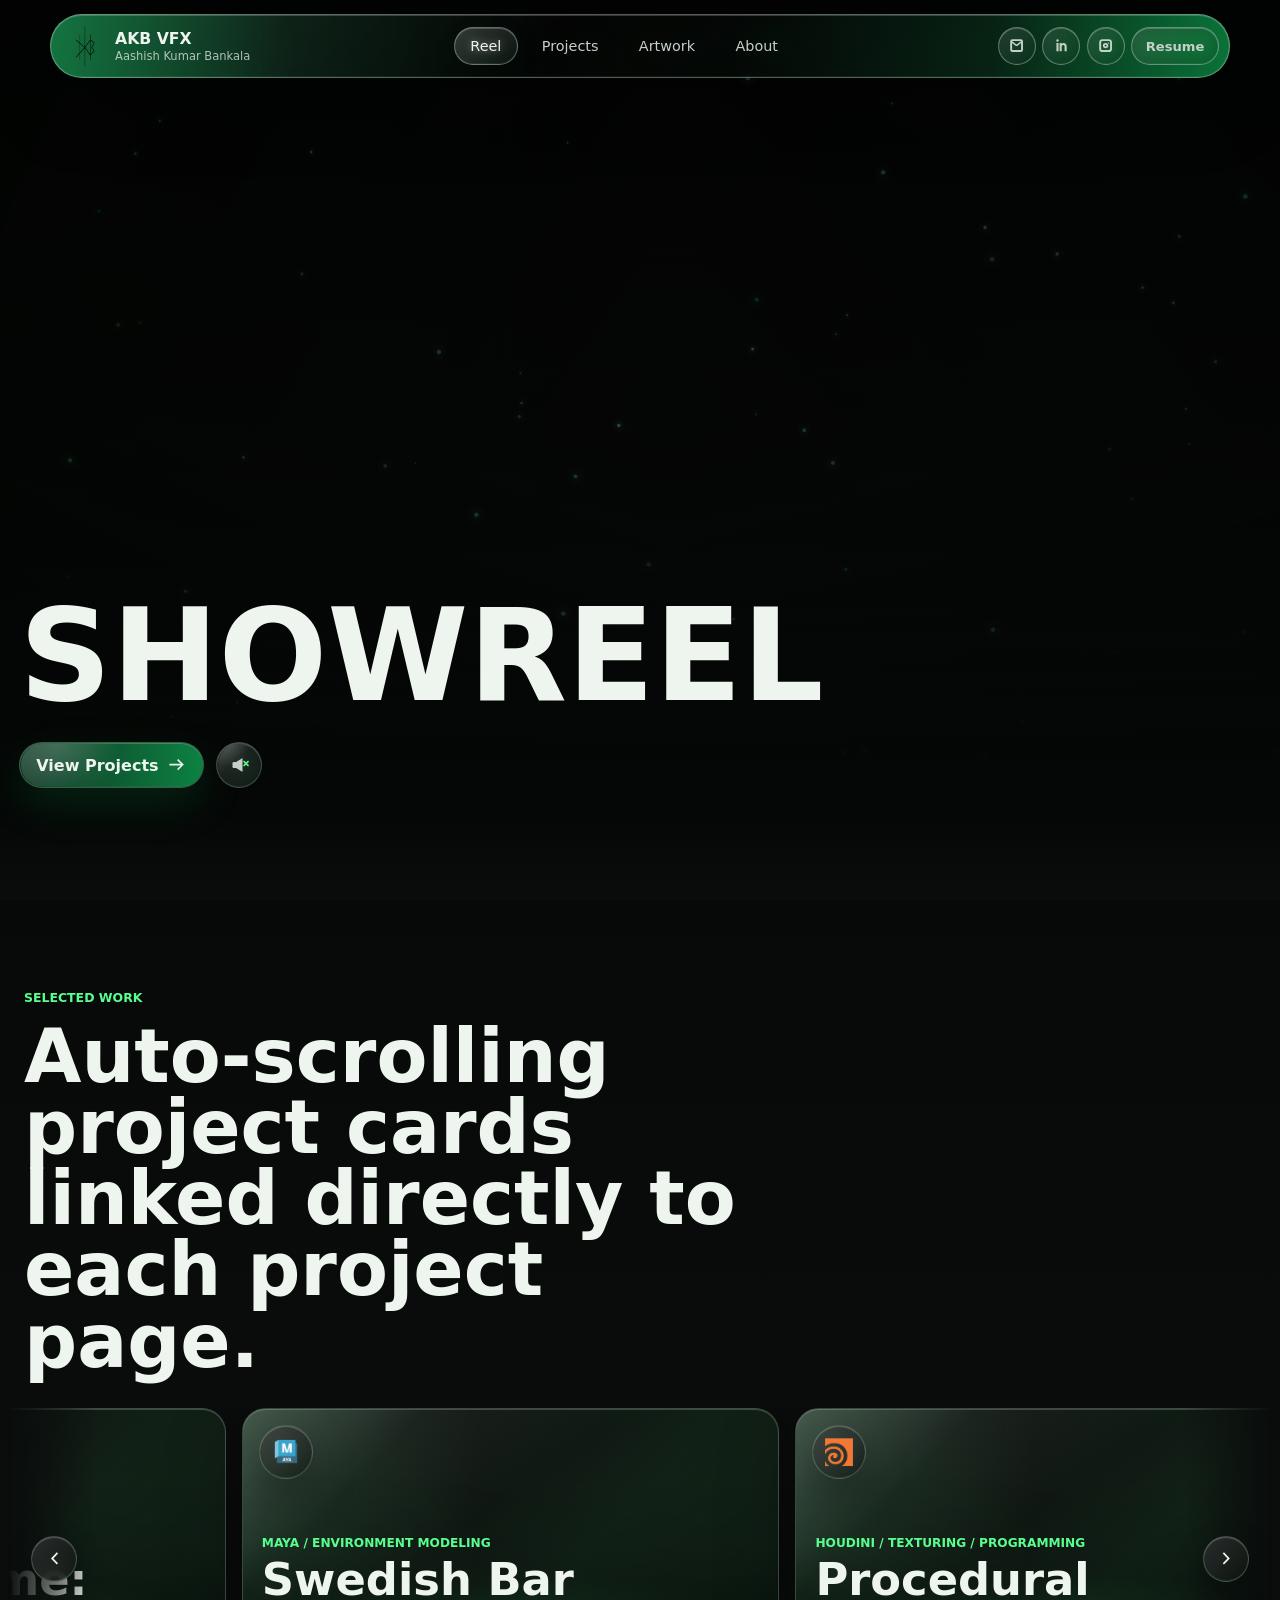
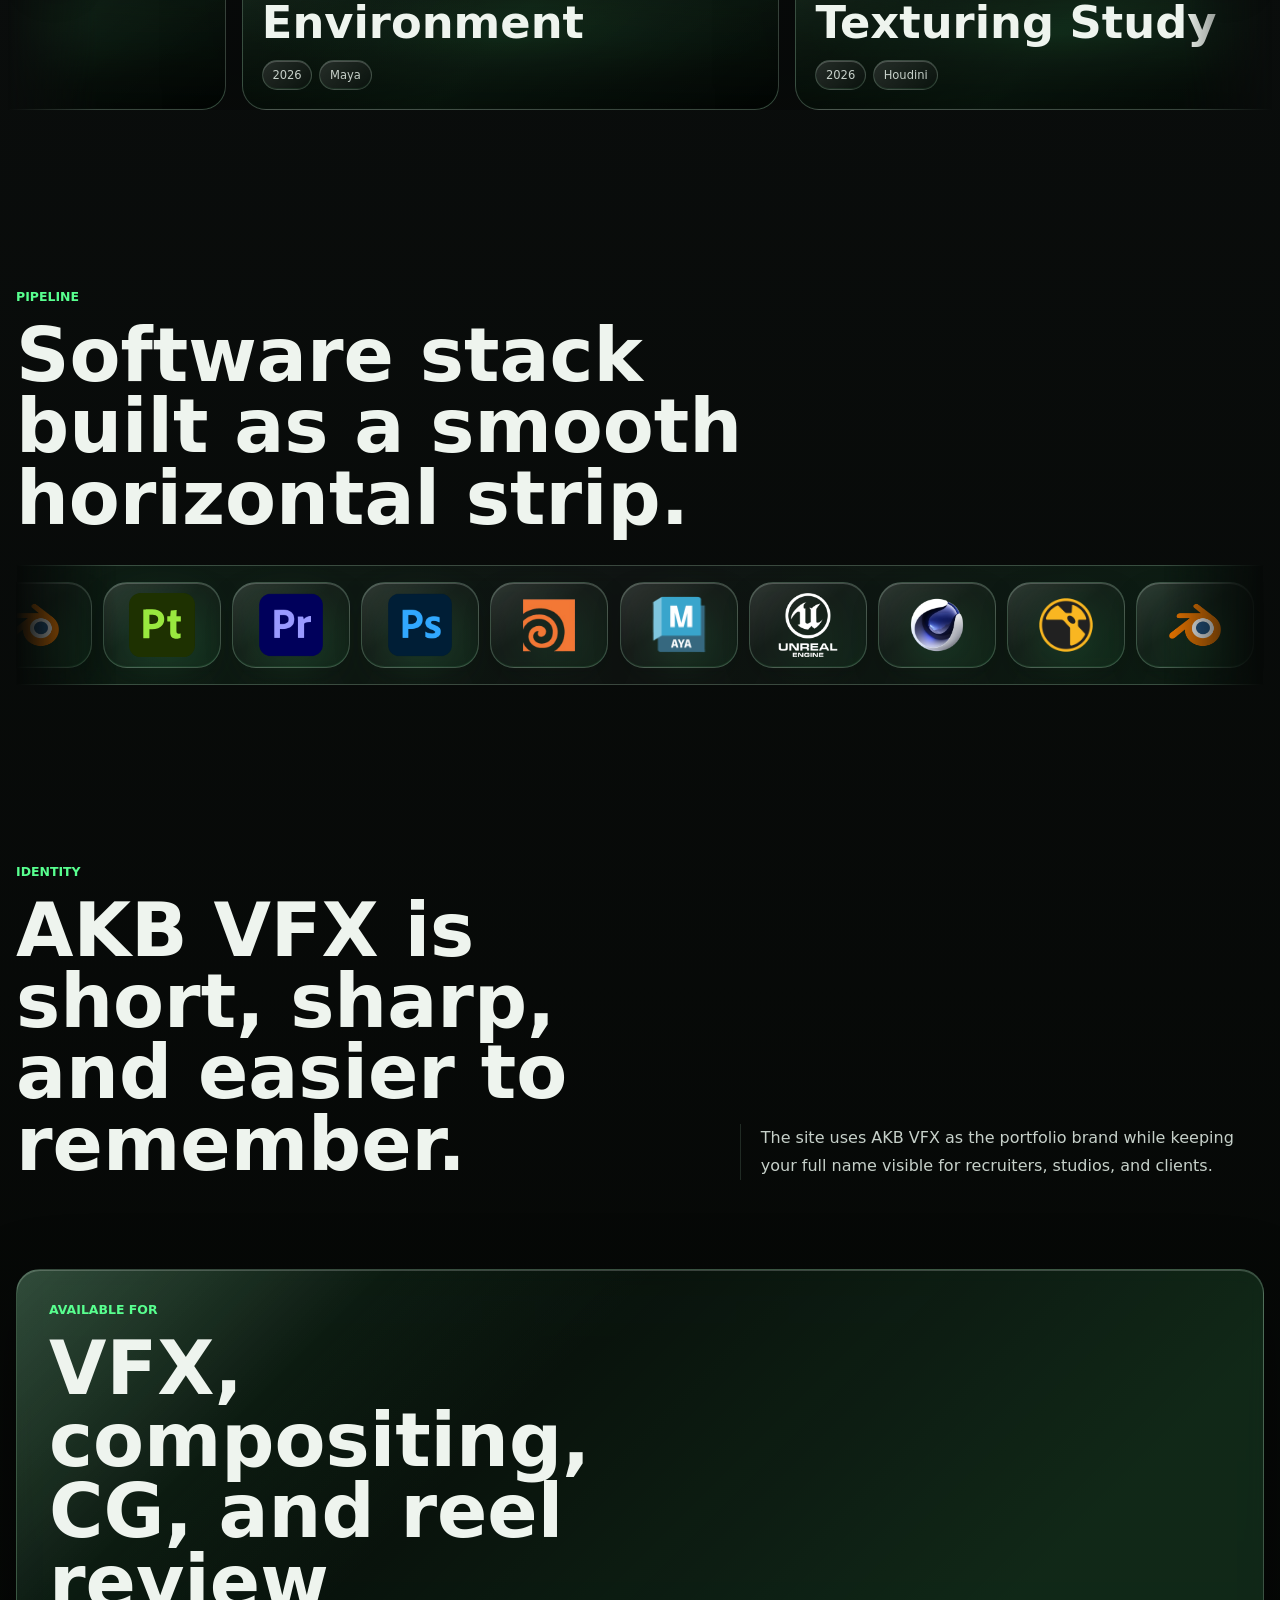
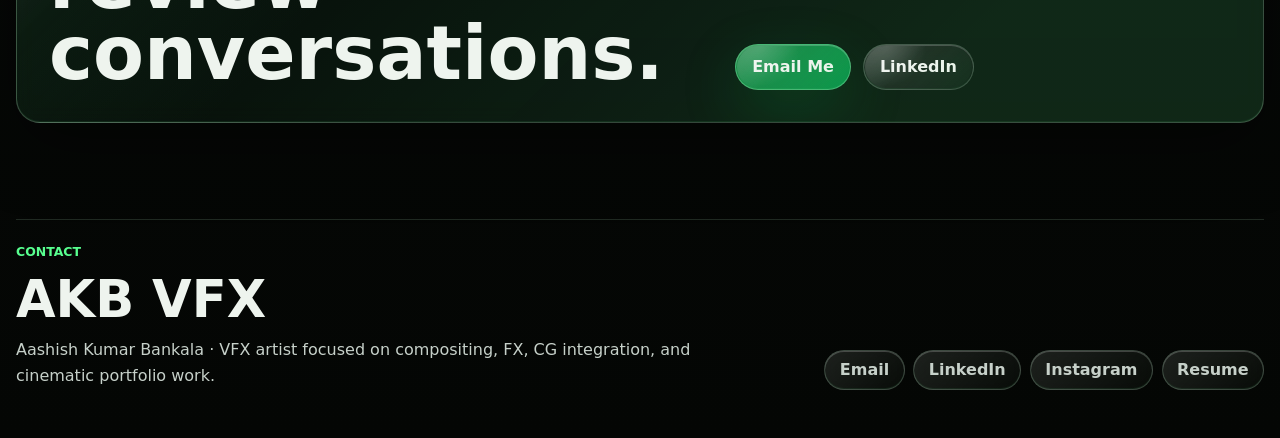
==== commit 3eeb6a38: "Prototype 2 liquid glass" ====
--- a/index.html
+++ b/index.html
@@ -10,7 +10,7 @@
     <title>AKB VFX | Aashish Kumar Bankala</title>
     <link rel="stylesheet" href="assets/css/styles.css" />
   </head>
-  <body>
+  <body data-prototype="prototype2">
     <div class="site-shell">
       <header class="topbar" data-reveal>
         <a class="brand" href="index.html" aria-label="AKB VFX home">
--- a/assets/css/styles.css
+++ b/assets/css/styles.css
@@ -11,6 +11,14 @@
   --green-deep: #0aa853;
   --cyan: #8affdc;
   --shadow: rgba(0, 0, 0, 0.46);
+  --glass-tint: rgba(13, 23, 18, 0.54);
+  --glass-tint-strong: rgba(8, 14, 11, 0.76);
+  --glass-tint-soft: rgba(255, 255, 255, 0.055);
+  --glass-line: rgba(208, 255, 224, 0.22);
+  --glass-line-bright: rgba(238, 255, 244, 0.34);
+  --glass-highlight: rgba(255, 255, 255, 0.16);
+  --glass-shadow: 0 22px 70px rgba(0, 0, 0, 0.36);
+  --glass-inner: inset 0 1px 0 rgba(255, 255, 255, 0.2), inset 0 -1px 0 rgba(88, 255, 143, 0.08);
   --radius: 24px;
   --radius-sm: 18px;
   --pill: 999px;
@@ -64,6 +72,41 @@
   pointer-events: none;
   opacity: 0.6;
   mix-blend-mode: screen;
+}
+
+.topbar,
+.main-nav a,
+.social-links a:not(.resume-link),
+.resume-link,
+.button,
+.software-marquee,
+.software-chip,
+.rail-arrow,
+.project-card,
+.project-software-badge,
+.project-card-meta span,
+.generated-visual span,
+.contact-band,
+.footer-links a,
+.about-facts,
+.about-facts div,
+.about-media,
+.detail-media-wrap,
+.detail-meta-grid,
+.detail-meta-grid div,
+.gallery-item,
+.project-detail-nav > a,
+.empty-gallery,
+.art-card {
+  -webkit-backdrop-filter: saturate(1.35) blur(10px);
+  backdrop-filter: saturate(1.35) blur(10px);
+}
+
+.project-card,
+.software-chip,
+.art-card {
+  -webkit-backdrop-filter: saturate(1.18) blur(4px);
+  backdrop-filter: saturate(1.18) blur(4px);
 }
 
 .site-shell {
@@ -160,30 +203,19 @@
   transform: translateX(-50%);
   margin-top: 14px;
   padding: 10px;
-  border: 0;
+  overflow: hidden;
+  border: 1px solid var(--glass-line-bright);
   border-radius: var(--pill);
-  background: linear-gradient(
-    90deg,
-    var(--green-deep) 0%,
-    #062f1b 20%,
-    #030403 42%,
-    #030403 58%,
-    #062f1b 80%,
-    var(--green-deep) 100%
-  );
-  box-shadow: 0 18px 54px rgba(10, 168, 83, 0.18);
+  background:
+    linear-gradient(90deg, rgba(10, 168, 83, 0.6) 0%, rgba(6, 47, 27, 0.46) 20%, rgba(3, 4, 3, 0.64) 42%, rgba(3, 4, 3, 0.64) 58%, rgba(6, 47, 27, 0.46) 80%, rgba(10, 168, 83, 0.6) 100%),
+    linear-gradient(135deg, rgba(255, 255, 255, 0.14), rgba(255, 255, 255, 0.015) 42%, rgba(88, 255, 143, 0.12));
+  box-shadow: var(--glass-shadow), var(--glass-inner);
 }
 
 .topbar-solid {
-  background: linear-gradient(
-    90deg,
-    var(--green-deep) 0%,
-    #062f1b 20%,
-    #030403 42%,
-    #030403 58%,
-    #062f1b 80%,
-    var(--green-deep) 100%
-  );
+  background:
+    linear-gradient(90deg, rgba(10, 168, 83, 0.6) 0%, rgba(6, 47, 27, 0.46) 20%, rgba(3, 4, 3, 0.64) 42%, rgba(3, 4, 3, 0.64) 58%, rgba(6, 47, 27, 0.46) 80%, rgba(10, 168, 83, 0.6) 100%),
+    linear-gradient(135deg, rgba(255, 255, 255, 0.14), rgba(255, 255, 255, 0.015) 42%, rgba(88, 255, 143, 0.12));
 }
 
 .brand {
@@ -259,17 +291,23 @@
 }
 
 .main-nav a[aria-current="page"] {
-  border-color: rgba(238, 244, 238, 0.32);
-  background: rgba(3, 16, 6, 0.22);
+  border-color: var(--glass-line-bright);
+  background:
+    linear-gradient(135deg, rgba(255, 255, 255, 0.18), rgba(255, 255, 255, 0.04)),
+    rgba(3, 16, 6, 0.26);
   color: var(--text);
+  box-shadow: var(--glass-inner), 0 8px 22px rgba(0, 0, 0, 0.16);
   text-shadow: 0 0 9px rgba(255, 255, 255, 0.46);
 }
 
 .main-nav a:hover {
   transform: translateY(-3px) scale(1.04);
-  border-color: rgba(238, 244, 238, 0.32);
-  background: rgba(3, 16, 6, 0.22);
+  border-color: var(--glass-line-bright);
+  background:
+    linear-gradient(135deg, rgba(255, 255, 255, 0.18), rgba(255, 255, 255, 0.04)),
+    rgba(3, 16, 6, 0.26);
   color: var(--text);
+  box-shadow: var(--glass-inner), 0 8px 22px rgba(0, 0, 0, 0.16);
   text-shadow: 0 0 9px rgba(255, 255, 255, 0.46);
 }
 
@@ -289,10 +327,13 @@
   width: 38px;
   height: 38px;
   place-items: center;
-  border: 1px solid rgba(238, 244, 238, 0.34);
+  border: 1px solid var(--glass-line-bright);
   border-radius: var(--pill);
   color: var(--muted-strong);
-  background: transparent;
+  background:
+    linear-gradient(135deg, rgba(255, 255, 255, 0.12), rgba(255, 255, 255, 0.02)),
+    rgba(4, 10, 7, 0.32);
+  box-shadow: var(--glass-inner);
   transition:
     transform 180ms ease,
     box-shadow 180ms ease,
@@ -304,22 +345,27 @@
   transform: translateY(-3px) scale(1.08);
   border-color: rgba(238, 244, 238, 0.62);
   color: var(--text);
-  box-shadow: 0 0 14px rgba(255, 255, 255, 0.16);
+  box-shadow: var(--glass-inner), 0 0 18px rgba(255, 255, 255, 0.18);
 }
 
 .social-links .resume-link {
-  border: 1px solid rgba(238, 244, 238, 0.34);
-  background: transparent;
+  border: 1px solid var(--glass-line-bright);
+  background:
+    linear-gradient(135deg, rgba(255, 255, 255, 0.12), rgba(255, 255, 255, 0.02)),
+    rgba(4, 10, 7, 0.32);
   color: var(--muted-strong);
   font-weight: 850;
+  box-shadow: var(--glass-inner);
 }
 
 .social-links .resume-link:hover {
   transform: translateY(-3px) scale(1.04);
   border-color: rgba(238, 244, 238, 0.62);
-  background: transparent;
+  background:
+    linear-gradient(135deg, rgba(255, 255, 255, 0.16), rgba(255, 255, 255, 0.035)),
+    rgba(4, 10, 7, 0.4);
   color: var(--text);
-  box-shadow: 0 0 14px rgba(255, 255, 255, 0.16);
+  box-shadow: var(--glass-inner), 0 0 18px rgba(255, 255, 255, 0.18);
 }
 
 .social-links a[aria-label="LinkedIn"] svg {
@@ -437,6 +483,8 @@
 }
 
 .button {
+  position: relative;
+  overflow: hidden;
   display: inline-flex;
   min-height: 46px;
   align-items: center;
@@ -457,20 +505,42 @@
     color 180ms ease;
 }
 
+.button::before {
+  position: absolute;
+  inset: 1px;
+  pointer-events: none;
+  content: "";
+  border-radius: inherit;
+  background:
+    linear-gradient(135deg, rgba(255, 255, 255, 0.24), rgba(255, 255, 255, 0.02) 42%, rgba(88, 255, 143, 0.08)),
+    radial-gradient(circle at 20% 0%, rgba(255, 255, 255, 0.24), transparent 42%);
+  opacity: 0.62;
+}
+
+.button > * {
+  position: relative;
+}
+
 .button:hover {
   transform: translateY(-3px) scale(1.03);
 }
 
 .button-primary {
-  background: var(--green-deep);
+  border-color: rgba(164, 255, 195, 0.36);
+  background:
+    linear-gradient(135deg, rgba(88, 255, 143, 0.28), rgba(10, 168, 83, 0.7)),
+    rgba(10, 168, 83, 0.42);
   color: var(--text);
-  box-shadow: 0 20px 58px rgba(10, 168, 83, 0.22);
+  box-shadow: var(--glass-inner), 0 20px 58px rgba(10, 168, 83, 0.22);
 }
 
 .button-ghost {
-  border-color: var(--line);
-  background: rgba(255, 255, 255, 0.055);
+  border-color: var(--glass-line);
+  background:
+    linear-gradient(135deg, rgba(255, 255, 255, 0.11), rgba(255, 255, 255, 0.02)),
+    var(--glass-tint);
   color: var(--text);
+  box-shadow: var(--glass-inner);
 }
 
 .sound-toggle {
@@ -488,11 +558,13 @@
 
 .button-deep-green,
 .back-link.button-ghost {
-  border-color: rgba(88, 255, 143, 0.26);
-  background: linear-gradient(90deg, #063b21, var(--green-deep));
+  border-color: rgba(164, 255, 195, 0.34);
+  background:
+    linear-gradient(90deg, rgba(6, 59, 33, 0.72), rgba(10, 168, 83, 0.72)),
+    linear-gradient(135deg, rgba(255, 255, 255, 0.14), rgba(255, 255, 255, 0.025));
   background-clip: padding-box;
   color: var(--text);
-  box-shadow: 0 16px 42px rgba(10, 168, 83, 0.18);
+  box-shadow: var(--glass-inner), 0 16px 42px rgba(10, 168, 83, 0.18);
 }
 
 .button-deep-green:hover,
@@ -563,8 +635,10 @@
   margin-top: var(--block-gap);
   overflow-x: hidden;
   overflow-y: hidden;
-  border-block: 1px solid var(--line);
-  background: rgba(255, 255, 255, 0.025);
+  border-block: 1px solid var(--glass-line);
+  background:
+    linear-gradient(90deg, rgba(88, 255, 143, 0.08), rgba(255, 255, 255, 0.035), rgba(88, 255, 143, 0.08)),
+    rgba(8, 14, 11, 0.42);
   mask-image: linear-gradient(90deg, transparent, black 8%, black 92%, transparent);
   scroll-behavior: auto;
   scrollbar-width: none;
@@ -602,11 +676,14 @@
   height: 86px;
   align-items: center;
   justify-content: center;
-  border: 1px solid var(--line);
+  border: 1px solid var(--glass-line);
   border-radius: var(--radius);
-  background: linear-gradient(180deg, rgba(255, 255, 255, 0.07), rgba(255, 255, 255, 0.025));
+  background:
+    linear-gradient(145deg, rgba(255, 255, 255, 0.14), rgba(255, 255, 255, 0.03) 44%, rgba(88, 255, 143, 0.06)),
+    rgba(10, 18, 14, 0.5);
   color: var(--text);
   font-weight: 800;
+  box-shadow: var(--glass-inner), 0 12px 28px rgba(0, 0, 0, 0.2);
 }
 
 .software-chip img {
@@ -656,10 +733,13 @@
   width: 46px;
   height: 46px;
   place-items: center;
-  border: 1px solid rgba(238, 244, 238, 0.2);
+  border: 1px solid var(--glass-line);
   border-radius: var(--pill);
-  background: rgba(5, 8, 7, 0.76);
+  background:
+    linear-gradient(135deg, rgba(255, 255, 255, 0.14), rgba(255, 255, 255, 0.03)),
+    rgba(5, 8, 7, 0.7);
   color: var(--text);
+  box-shadow: var(--glass-inner), 0 12px 30px rgba(0, 0, 0, 0.28);
   cursor: pointer;
   transform: translateY(-50%);
   transition:
@@ -706,10 +786,12 @@
   flex: 0 0 auto;
   align-items: flex-end;
   overflow: hidden;
-  border: 1px solid var(--line);
+  border: 1px solid var(--glass-line);
   border-radius: var(--radius);
-  background: var(--bg-soft);
-  box-shadow: 0 24px 80px rgba(0, 0, 0, 0.32);
+  background:
+    linear-gradient(145deg, rgba(255, 255, 255, 0.12), rgba(255, 255, 255, 0.02) 40%, rgba(88, 255, 143, 0.08)),
+    rgba(8, 13, 10, 0.55);
+  box-shadow: var(--glass-inner), 0 24px 80px rgba(0, 0, 0, 0.32);
   cursor: pointer;
   isolation: isolate;
 }
@@ -720,8 +802,9 @@
   z-index: 1;
   content: "";
   background:
-    linear-gradient(180deg, transparent 18%, rgba(0, 0, 0, 0.14) 44%, rgba(0, 0, 0, 0.88) 100%),
-    linear-gradient(90deg, rgba(88, 255, 143, 0.09), transparent 44%);
+    linear-gradient(135deg, rgba(255, 255, 255, 0.12), transparent 22%, rgba(88, 255, 143, 0.055) 58%, transparent),
+    linear-gradient(180deg, transparent 18%, rgba(0, 0, 0, 0.1) 44%, rgba(0, 0, 0, 0.84) 100%),
+    linear-gradient(90deg, rgba(88, 255, 143, 0.12), transparent 44%);
 }
 
 .project-software-badge {
@@ -733,10 +816,12 @@
   width: 54px;
   height: 54px;
   place-items: center;
-  border: 1px solid rgba(238, 244, 238, 0.12);
+  border: 1px solid var(--glass-line);
   border-radius: 999px;
-  background: rgba(5, 8, 7, 0.72);
-  box-shadow: 0 18px 44px rgba(0, 0, 0, 0.35);
+  background:
+    linear-gradient(135deg, rgba(255, 255, 255, 0.16), rgba(255, 255, 255, 0.025)),
+    rgba(5, 8, 7, 0.68);
+  box-shadow: var(--glass-inner), 0 18px 44px rgba(0, 0, 0, 0.35);
 }
 
 .project-software-badge img {
@@ -769,8 +854,8 @@
   z-index: 0;
   height: 120px;
   border-radius: 999px;
-  background: rgba(88, 255, 143, 0.18);
-  filter: blur(40px);
+  background: radial-gradient(ellipse at center, rgba(88, 255, 143, 0.2), rgba(88, 255, 143, 0.06) 46%, transparent 72%);
+  opacity: 0.82;
 }
 
 .project-card-content {
@@ -803,12 +888,15 @@
 }
 
 .project-card-meta span {
-  border: 1px solid var(--line);
+  border: 1px solid rgba(208, 255, 224, 0.2);
   border-radius: 999px;
   padding: 0.42rem 0.6rem;
-  background: rgba(255, 255, 255, 0.06);
+  background:
+    linear-gradient(135deg, rgba(255, 255, 255, 0.13), rgba(255, 255, 255, 0.025)),
+    rgba(5, 9, 7, 0.52);
   color: var(--muted-strong);
   font-size: 0.72rem;
+  box-shadow: var(--glass-inner);
 }
 
 .generated-visual {
@@ -823,12 +911,15 @@
 .generated-visual span {
   position: relative;
   z-index: 1;
-  border: 1px solid rgba(255, 255, 255, 0.12);
+  border: 1px solid var(--glass-line);
   border-radius: var(--pill);
   padding: 0.65rem 0.85rem;
-  background: rgba(0, 0, 0, 0.35);
+  background:
+    linear-gradient(135deg, rgba(255, 255, 255, 0.15), rgba(255, 255, 255, 0.02)),
+    rgba(0, 0, 0, 0.35);
   font-size: 0.78rem;
   font-weight: 800;
+  box-shadow: var(--glass-inner);
 }
 
 .visual-comp {
@@ -855,12 +946,15 @@
 
 .contact-band {
   margin-bottom: 4rem;
-  border: 1px solid var(--line);
+  overflow: hidden;
+  border: 1px solid var(--glass-line);
   border-radius: var(--radius);
   padding: 2rem;
   background:
-    linear-gradient(135deg, rgba(88, 255, 143, 0.12), transparent 38%),
-    rgba(255, 255, 255, 0.035);
+    linear-gradient(135deg, rgba(255, 255, 255, 0.13), transparent 22%, rgba(88, 255, 143, 0.12) 78%),
+    linear-gradient(135deg, rgba(88, 255, 143, 0.16), transparent 38%),
+    rgba(8, 14, 11, 0.54);
+  box-shadow: var(--glass-inner), var(--glass-shadow);
 }
 
 .site-footer {
@@ -902,11 +996,15 @@
   display: inline-flex;
   min-height: 40px;
   align-items: center;
-  border: 1px solid rgba(238, 244, 238, 0.24);
+  border: 1px solid var(--glass-line);
   border-radius: var(--pill);
   padding: 0 0.9rem;
   color: var(--muted-strong);
   font-weight: 800;
+  background:
+    linear-gradient(135deg, rgba(255, 255, 255, 0.1), rgba(255, 255, 255, 0.02)),
+    rgba(5, 10, 7, 0.42);
+  box-shadow: var(--glass-inner);
   transition:
     transform 180ms ease,
     border-color 180ms ease,
@@ -917,7 +1015,9 @@
 .footer-links a:hover {
   transform: translateY(-3px);
   border-color: rgba(88, 255, 143, 0.46);
-  background: rgba(88, 255, 143, 0.08);
+  background:
+    linear-gradient(135deg, rgba(255, 255, 255, 0.14), rgba(255, 255, 255, 0.035)),
+    rgba(88, 255, 143, 0.1);
   color: var(--text);
 }
 
@@ -974,16 +1074,19 @@
   gap: 1px;
   overflow: hidden;
   margin-top: 2rem;
-  border: 1px solid var(--line);
+  border: 1px solid var(--glass-line);
   border-radius: var(--radius);
-  background: var(--line);
+  background: var(--glass-line);
+  box-shadow: var(--glass-inner), 0 18px 42px rgba(0, 0, 0, 0.22);
 }
 
 .about-facts div {
   display: grid;
   gap: 0.45rem;
   padding: 1rem;
-  background: rgba(10, 13, 12, 0.96);
+  background:
+    linear-gradient(145deg, rgba(255, 255, 255, 0.09), rgba(255, 255, 255, 0.02)),
+    rgba(10, 13, 12, 0.68);
 }
 
 .about-facts span {
@@ -1005,9 +1108,12 @@
 .about-media {
   margin: 0;
   overflow: hidden;
-  border: 1px solid var(--line);
+  border: 1px solid var(--glass-line);
   border-radius: var(--radius);
-  background: rgba(255, 255, 255, 0.035);
+  background:
+    linear-gradient(145deg, rgba(255, 255, 255, 0.1), rgba(255, 255, 255, 0.025)),
+    rgba(8, 14, 11, 0.48);
+  box-shadow: var(--glass-inner), 0 18px 48px rgba(0, 0, 0, 0.22);
 }
 
 .about-media-large {
@@ -1103,9 +1209,12 @@
   aspect-ratio: 16 / 9;
   min-height: 0;
   overflow: hidden;
-  border: 1px solid var(--line);
+  border: 1px solid var(--glass-line);
   border-radius: var(--radius);
-  background: #0c100e;
+  background:
+    linear-gradient(145deg, rgba(255, 255, 255, 0.08), rgba(255, 255, 255, 0.02)),
+    #0c100e;
+  box-shadow: var(--glass-inner), var(--glass-shadow);
 }
 
 .detail-media {
@@ -1119,9 +1228,10 @@
   grid-template-columns: repeat(4, minmax(0, 1fr));
   gap: 1px;
   overflow: hidden;
-  border: 1px solid var(--line);
+  border: 1px solid var(--glass-line);
   border-radius: var(--radius);
-  background: var(--line);
+  background: var(--glass-line);
+  box-shadow: var(--glass-inner), 0 20px 52px rgba(0, 0, 0, 0.24);
 }
 
 .detail-meta-grid div {
@@ -1132,7 +1242,9 @@
   place-items: center;
   padding: clamp(1rem, 1.6vw, 1.4rem);
   text-align: center;
-  background: rgba(10, 13, 12, 0.96);
+  background:
+    linear-gradient(145deg, rgba(255, 255, 255, 0.09), rgba(255, 255, 255, 0.018)),
+    rgba(10, 13, 12, 0.7);
 }
 
 .detail-meta-grid span {
@@ -1164,9 +1276,12 @@
 .gallery-item {
   margin: 0;
   overflow: hidden;
-  border: 1px solid var(--line);
+  border: 1px solid var(--glass-line);
   border-radius: var(--radius);
-  background: rgba(255, 255, 255, 0.035);
+  background:
+    linear-gradient(145deg, rgba(255, 255, 255, 0.1), rgba(255, 255, 255, 0.02)),
+    rgba(8, 14, 11, 0.5);
+  box-shadow: var(--glass-inner), 0 18px 48px rgba(0, 0, 0, 0.22);
 }
 
 .gallery-item video,
@@ -1233,7 +1348,10 @@
   border: 1px dashed rgba(88, 255, 143, 0.3);
   border-radius: var(--radius);
   padding: 1.2rem;
-  background: rgba(88, 255, 143, 0.045);
+  background:
+    linear-gradient(145deg, rgba(255, 255, 255, 0.09), rgba(255, 255, 255, 0.02)),
+    rgba(88, 255, 143, 0.06);
+  box-shadow: var(--glass-inner);
 }
 
 .artwork-page .page-hero {
@@ -1264,9 +1382,12 @@
   break-inside: avoid;
   margin: 0 0 1rem;
   overflow: hidden;
-  border: 1px solid var(--line);
+  border: 1px solid var(--glass-line);
   border-radius: var(--radius);
-  background: rgba(255, 255, 255, 0.035);
+  background:
+    linear-gradient(145deg, rgba(255, 255, 255, 0.1), rgba(255, 255, 255, 0.02)),
+    rgba(8, 14, 11, 0.5);
+  box-shadow: var(--glass-inner), 0 18px 46px rgba(0, 0, 0, 0.24);
   transform: translateZ(0);
 }
 
@@ -1301,7 +1422,9 @@
   font-weight: 800;
   opacity: 0;
   transform: translateY(10px);
-  background: linear-gradient(180deg, transparent, rgba(2, 20, 10, 0.78));
+  background:
+    linear-gradient(180deg, transparent, rgba(2, 20, 10, 0.78)),
+    linear-gradient(135deg, rgba(255, 255, 255, 0.08), transparent);
   transition:
     opacity 220ms ease,
     transform 220ms ease;
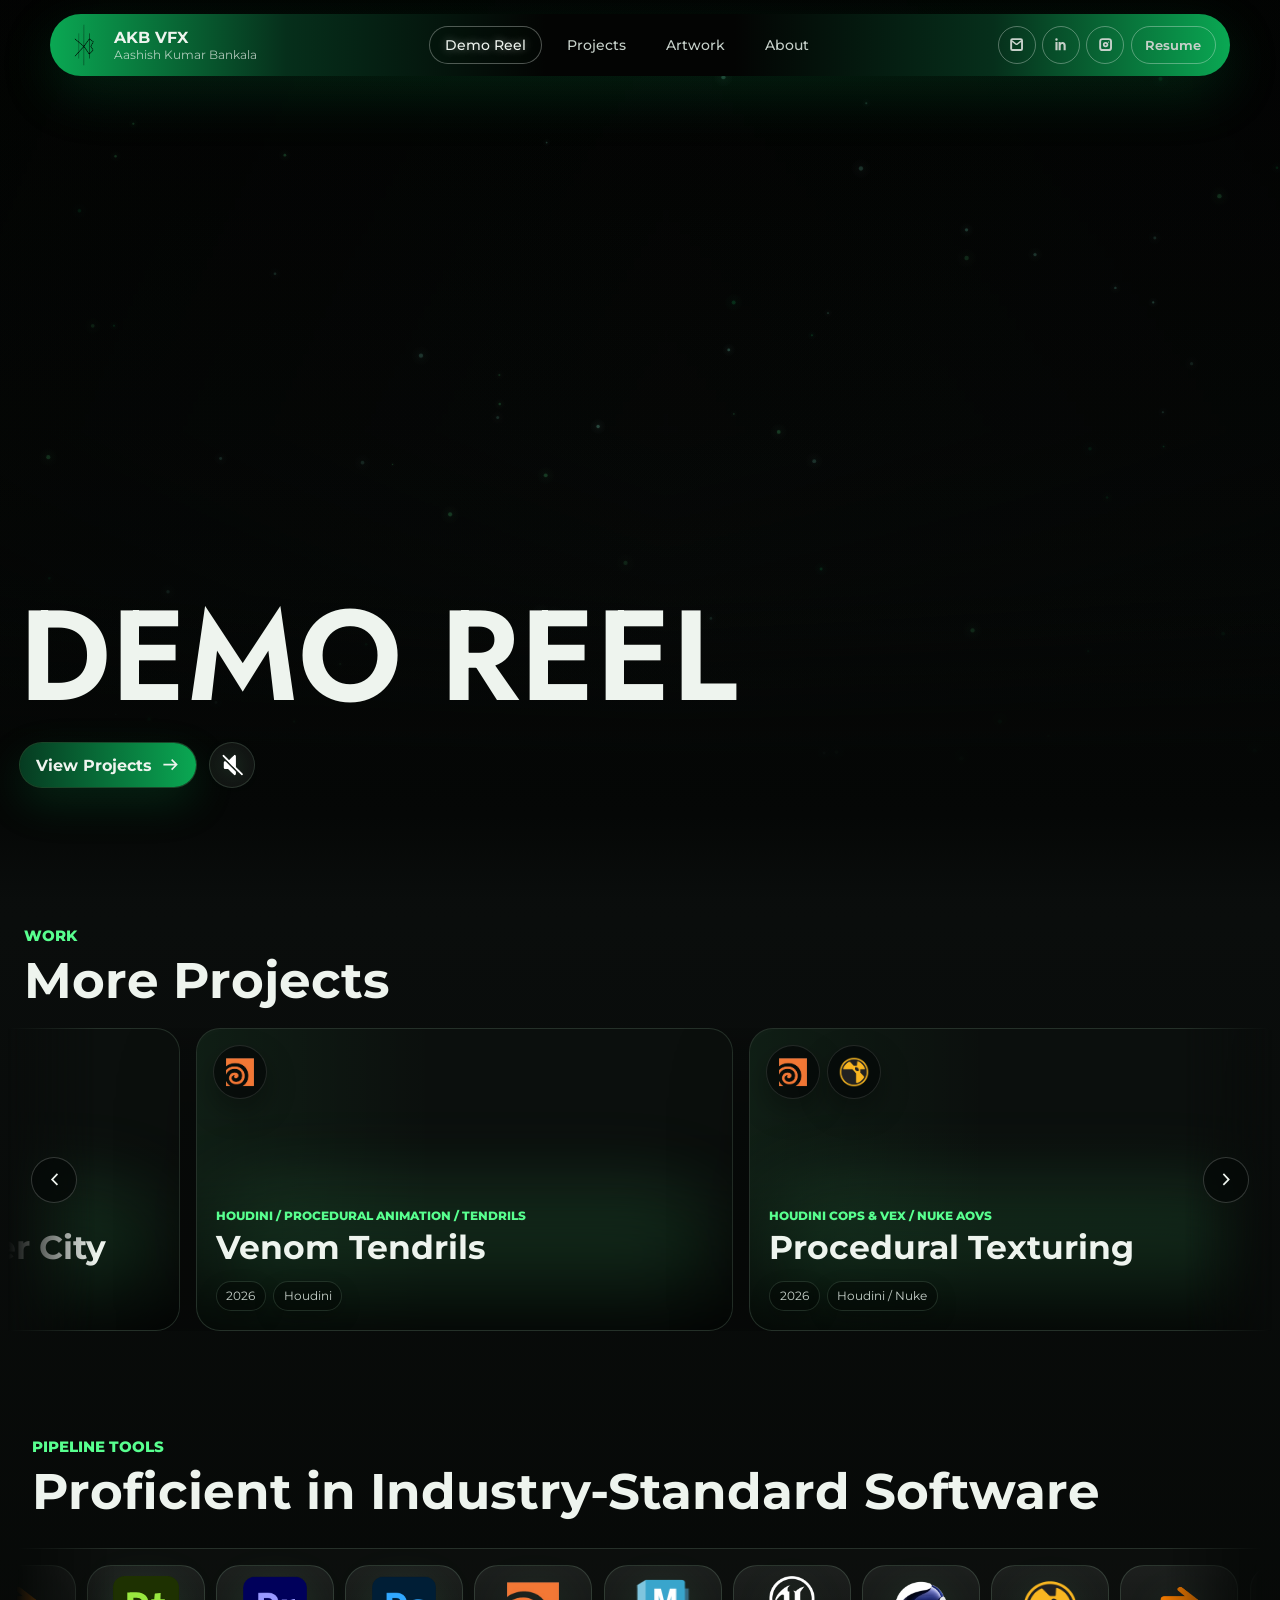
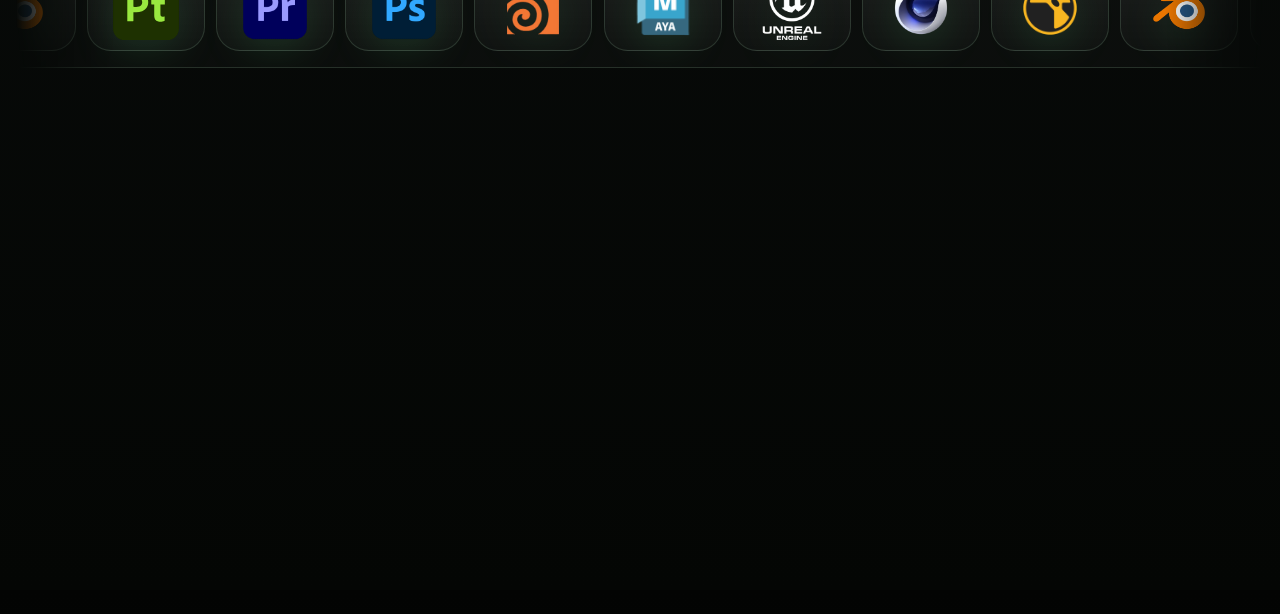
==== commit 88c0a36a: "Promote prototype1 as final site" ====
--- a/index.html
+++ b/index.html
@@ -5,12 +5,15 @@
     <meta name="viewport" content="width=device-width, initial-scale=1.0" />
     <meta
       name="description"
-      content="AKB VFX portfolio for Aashish Kumar Bankala, featuring a showreel, project breakdowns, software, resume, and contact links."
+      content="AKB VFX portfolio for Aashish Kumar Bankala, featuring a demoreel, project breakdowns, software, resume, and contact links."
     />
     <title>AKB VFX | Aashish Kumar Bankala</title>
+    <link rel="preconnect" href="https://fonts.googleapis.com" />
+    <link rel="preconnect" href="https://fonts.gstatic.com" crossorigin />
+    <link href="https://fonts.googleapis.com/css2?family=Jost:wght@400..900&family=Montserrat:wght@400..900&display=swap" rel="stylesheet" />
     <link rel="stylesheet" href="assets/css/styles.css" />
   </head>
-  <body data-prototype="prototype2">
+  <body>
     <div class="site-shell">
       <header class="topbar" data-reveal>
         <a class="brand" href="index.html" aria-label="AKB VFX home">
@@ -22,7 +25,7 @@
         </a>
 
         <nav class="main-nav" aria-label="Primary navigation">
-          <a href="#showreel" aria-current="page">Reel</a>
+          <a href="#showreel" aria-current="page">Demo Reel</a>
           <a href="projects.html">Projects</a>
           <a href="artwork.html">Artwork</a>
           <a href="about.html">About</a>
@@ -49,7 +52,7 @@
       </header>
 
       <main>
-        <section class="hero" id="showreel" aria-label="Showreel hero">
+        <section class="hero" id="showreel" aria-label="Demo reel hero">
           <video
             class="hero-video"
             id="heroVideo"
@@ -61,12 +64,12 @@
           ></video>
           <div class="hero-scrim"></div>
           <div class="hero-grid"></div>
-          <a class="hero-video-link" href="project.html?slug=showreel-2026" aria-label="Open showreel project"></a>
+          <a class="hero-video-link" href="project.html?slug=showreel-2026" aria-label="Open demo reel project"></a>
 
           <div class="hero-content" data-reveal>
-            <a class="hero-title-link" href="project.html?slug=showreel-2026" aria-label="Open showreel project">
+            <a class="hero-title-link" href="project.html?slug=showreel-2026" aria-label="Open demo reel project">
               <h1>
-                <span>Showreel</span>
+                <span>Demo Reel</span>
               </h1>
             </a>
             <div class="hero-actions">
@@ -85,8 +88,8 @@
 
         <section class="section project-section" id="featured-projects">
           <div class="section-heading" data-reveal>
-            <p class="eyebrow">Selected Work</p>
-            <h2>Auto-scrolling project cards linked directly to each project page.</h2>
+            <p class="eyebrow">Work</p>
+            <h2>More Projects</h2>
           </div>
           <div class="project-rail-shell" data-reveal>
             <button class="rail-arrow rail-arrow-left" type="button" data-project-nudge="-1" aria-label="Catch projects scrolling left">
@@ -107,31 +110,18 @@
 
         <section class="section software-section" id="software" aria-label="Software">
           <div class="section-heading" data-reveal>
-            <p class="eyebrow">Pipeline</p>
-            <h2>Software stack built as a smooth horizontal strip.</h2>
+            <p class="eyebrow">Pipeline Tools</p>
+            <h2>Proficient in Industry-Standard Software</h2>
           </div>
           <div class="software-marquee" data-reveal>
             <div class="software-track" id="softwareTrack"></div>
           </div>
         </section>
 
-        <section class="section intro-section">
-          <div class="section-heading" data-reveal>
-            <p class="eyebrow">Identity</p>
-            <h2>AKB VFX is short, sharp, and easier to remember.</h2>
-          </div>
-          <div class="intro-copy" data-reveal>
-            <p>
-              The site uses AKB VFX as the portfolio brand while keeping your full name visible for
-              recruiters, studios, and clients.
-            </p>
-          </div>
-        </section>
-
         <section class="section contact-band" id="contact" data-reveal>
           <div>
             <p class="eyebrow">Available For</p>
-            <h2>VFX, compositing, CG, and reel review conversations.</h2>
+            <h2>VFX, Modeling, Texturing, Procedural Workflow, Unreal Real-Time 3D Artist.</h2>
           </div>
           <div class="contact-actions">
             <a class="button button-primary" href="mailto:aashishbankala@gmail.com">Email Me</a>
@@ -142,10 +132,15 @@
 
       <footer class="site-footer" data-reveal>
         <div class="footer-main">
-          <div>
-            <p class="eyebrow">Contact</p>
-            <h2>AKB VFX</h2>
-            <p>Aashish Kumar Bankala · VFX artist focused on compositing, FX, CG integration, and cinematic portfolio work.</p>
+          <div class="footer-brand-block">
+            <a class="footer-logo" href="index.html#showreel" aria-label="Back to demoreel">
+              <img src="assets/images/logo-green.png" alt="AKB VFX logo" />
+            </a>
+            <div class="footer-copy">
+              <p class="eyebrow">Contact</p>
+              <h2>AKB VFX</h2>
+              <p>Aashish Kumar Bankala · VFX artist focused on compositing, FX, CG integration, and cinematic portfolio work.</p>
+            </div>
           </div>
           <nav class="footer-links" aria-label="Footer links">
             <a href="mailto:aashishbankala@gmail.com">Email</a>
--- a/assets/css/styles.css
+++ b/assets/css/styles.css
@@ -11,14 +11,6 @@
   --green-deep: #0aa853;
   --cyan: #8affdc;
   --shadow: rgba(0, 0, 0, 0.46);
-  --glass-tint: rgba(13, 23, 18, 0.54);
-  --glass-tint-strong: rgba(8, 14, 11, 0.76);
-  --glass-tint-soft: rgba(255, 255, 255, 0.055);
-  --glass-line: rgba(208, 255, 224, 0.22);
-  --glass-line-bright: rgba(238, 255, 244, 0.34);
-  --glass-highlight: rgba(255, 255, 255, 0.16);
-  --glass-shadow: 0 22px 70px rgba(0, 0, 0, 0.36);
-  --glass-inner: inset 0 1px 0 rgba(255, 255, 255, 0.2), inset 0 -1px 0 rgba(88, 255, 143, 0.08);
   --radius: 24px;
   --radius-sm: 18px;
   --pill: 999px;
@@ -29,6 +21,7 @@
   --block-gap: clamp(1.8rem, 2.4vw, 2.6rem);
   --scroll-progress: 0;
   --background-glow: 0;
+  --nav-fade-opacity: 0;
 }
 
 * {
@@ -46,7 +39,8 @@
   background: linear-gradient(180deg, #030403 0%, #0a0d0c 42%, #040604 100%);
   color: var(--text);
   font-family:
-    Inter, ui-sans-serif, system-ui, -apple-system, BlinkMacSystemFont, "Segoe UI", sans-serif;
+    "Montserrat", ui-sans-serif, system-ui, -apple-system, BlinkMacSystemFont, "Segoe UI", sans-serif;
+  font-optical-sizing: auto;
 }
 
 body::before {
@@ -74,76 +68,30 @@
   mix-blend-mode: screen;
 }
 
-.topbar,
-.main-nav a,
-.social-links a:not(.resume-link),
-.resume-link,
-.button,
-.software-marquee,
-.software-chip,
-.rail-arrow,
-.project-card,
-.project-software-badge,
-.project-card-meta span,
-.generated-visual span,
-.contact-band,
-.footer-links a,
-.about-facts,
-.about-facts div,
-.about-media,
-.detail-media-wrap,
-.detail-meta-grid,
-.detail-meta-grid div,
-.gallery-item,
-.project-detail-nav > a,
-.empty-gallery,
-.art-card {
-  -webkit-backdrop-filter: saturate(1.35) blur(10px);
-  backdrop-filter: saturate(1.35) blur(10px);
-}
-
-.project-card,
-.software-chip,
-.art-card {
-  -webkit-backdrop-filter: saturate(1.18) blur(4px);
-  backdrop-filter: saturate(1.18) blur(4px);
-}
-
 .site-shell {
   position: relative;
   z-index: 1;
 }
 
-.has-custom-cursor,
-.has-custom-cursor * {
-  cursor: none !important;
-}
-
-.cursor-dot {
+.site-shell::before {
   position: fixed;
   top: 0;
+  right: 0;
   left: 0;
-  z-index: 10000;
-  width: 18px;
-  height: 18px;
-  border-radius: 50%;
+  z-index: 49;
+  height: clamp(190px, 14vw, 250px);
   pointer-events: none;
-  background: var(--green);
-  box-shadow: 0 0 18px rgba(88, 255, 143, 0.45);
-  opacity: 0;
-  transition:
-    width 150ms ease,
-    height 150ms ease,
-    opacity 150ms ease;
-}
-
-.cursor-dot.is-visible {
-  opacity: 1;
-}
-
-.cursor-dot.is-pressed {
-  width: 14px;
-  height: 14px;
+  content: "";
+  opacity: var(--nav-fade-opacity);
+  background: linear-gradient(
+    180deg,
+    rgba(0, 0, 0, 0.9) 0%,
+    rgba(0, 0, 0, 0.78) 28%,
+    rgba(2, 7, 4, 0.48) 56%,
+    rgba(2, 7, 4, 0.18) 82%,
+    rgba(0, 0, 0, 0) 100%
+  );
+  transition: opacity 120ms linear;
 }
 
 .logo-loader {
@@ -160,6 +108,7 @@
 }
 
 .logo-loader img {
+  --loader-logo-x: -8px;
   width: min(28vw, 180px);
   height: min(28vw, 180px);
   object-fit: contain;
@@ -203,19 +152,31 @@
   transform: translateX(-50%);
   margin-top: 14px;
   padding: 10px;
-  overflow: hidden;
-  border: 1px solid var(--glass-line-bright);
+  border: 0;
   border-radius: var(--pill);
-  background:
-    linear-gradient(90deg, rgba(10, 168, 83, 0.6) 0%, rgba(6, 47, 27, 0.46) 20%, rgba(3, 4, 3, 0.64) 42%, rgba(3, 4, 3, 0.64) 58%, rgba(6, 47, 27, 0.46) 80%, rgba(10, 168, 83, 0.6) 100%),
-    linear-gradient(135deg, rgba(255, 255, 255, 0.14), rgba(255, 255, 255, 0.015) 42%, rgba(88, 255, 143, 0.12));
-  box-shadow: var(--glass-shadow), var(--glass-inner);
+  background: linear-gradient(
+    90deg,
+    var(--green-deep) 0%,
+    #062f1b 20%,
+    #030403 42%,
+    #030403 58%,
+    #062f1b 80%,
+    var(--green-deep) 100%
+  );
+  isolation: isolate;
+  box-shadow: 0 18px 54px rgba(10, 168, 83, 0.18);
 }
 
 .topbar-solid {
-  background:
-    linear-gradient(90deg, rgba(10, 168, 83, 0.6) 0%, rgba(6, 47, 27, 0.46) 20%, rgba(3, 4, 3, 0.64) 42%, rgba(3, 4, 3, 0.64) 58%, rgba(6, 47, 27, 0.46) 80%, rgba(10, 168, 83, 0.6) 100%),
-    linear-gradient(135deg, rgba(255, 255, 255, 0.14), rgba(255, 255, 255, 0.015) 42%, rgba(88, 255, 143, 0.12));
+  background: linear-gradient(
+    90deg,
+    var(--green-deep) 0%,
+    #062f1b 20%,
+    #030403 42%,
+    #030403 58%,
+    #062f1b 80%,
+    var(--green-deep) 100%
+  );
 }
 
 .brand {
@@ -277,6 +238,7 @@
   padding: 0 0.85rem;
   color: var(--muted-strong);
   font-size: 0.82rem;
+  font-weight: 500;
   transition:
     transform 180ms ease,
     text-shadow 180ms ease,
@@ -291,23 +253,17 @@
 }
 
 .main-nav a[aria-current="page"] {
-  border-color: var(--glass-line-bright);
-  background:
-    linear-gradient(135deg, rgba(255, 255, 255, 0.18), rgba(255, 255, 255, 0.04)),
-    rgba(3, 16, 6, 0.26);
+  border-color: rgba(238, 244, 238, 0.32);
+  background: rgba(3, 16, 6, 0.22);
   color: var(--text);
-  box-shadow: var(--glass-inner), 0 8px 22px rgba(0, 0, 0, 0.16);
   text-shadow: 0 0 9px rgba(255, 255, 255, 0.46);
 }
 
 .main-nav a:hover {
   transform: translateY(-3px) scale(1.04);
-  border-color: var(--glass-line-bright);
-  background:
-    linear-gradient(135deg, rgba(255, 255, 255, 0.18), rgba(255, 255, 255, 0.04)),
-    rgba(3, 16, 6, 0.26);
+  border-color: rgba(238, 244, 238, 0.32);
+  background: rgba(3, 16, 6, 0.22);
   color: var(--text);
-  box-shadow: var(--glass-inner), 0 8px 22px rgba(0, 0, 0, 0.16);
   text-shadow: 0 0 9px rgba(255, 255, 255, 0.46);
 }
 
@@ -320,6 +276,7 @@
   align-items: center;
   justify-content: flex-end;
   gap: 0.4rem;
+  padding-right: 0.25rem;
 }
 
 .social-links a:not(.resume-link) {
@@ -327,13 +284,10 @@
   width: 38px;
   height: 38px;
   place-items: center;
-  border: 1px solid var(--glass-line-bright);
+  border: 1px solid rgba(238, 244, 238, 0.34);
   border-radius: var(--pill);
   color: var(--muted-strong);
-  background:
-    linear-gradient(135deg, rgba(255, 255, 255, 0.12), rgba(255, 255, 255, 0.02)),
-    rgba(4, 10, 7, 0.32);
-  box-shadow: var(--glass-inner);
+  background: transparent;
   transition:
     transform 180ms ease,
     box-shadow 180ms ease,
@@ -345,27 +299,22 @@
   transform: translateY(-3px) scale(1.08);
   border-color: rgba(238, 244, 238, 0.62);
   color: var(--text);
-  box-shadow: var(--glass-inner), 0 0 18px rgba(255, 255, 255, 0.18);
+  box-shadow: 0 0 14px rgba(255, 255, 255, 0.16);
 }
 
 .social-links .resume-link {
-  border: 1px solid var(--glass-line-bright);
-  background:
-    linear-gradient(135deg, rgba(255, 255, 255, 0.12), rgba(255, 255, 255, 0.02)),
-    rgba(4, 10, 7, 0.32);
+  border: 1px solid rgba(238, 244, 238, 0.34);
+  background: transparent;
   color: var(--muted-strong);
-  font-weight: 850;
-  box-shadow: var(--glass-inner);
+  font-weight: 650;
 }
 
 .social-links .resume-link:hover {
   transform: translateY(-3px) scale(1.04);
   border-color: rgba(238, 244, 238, 0.62);
-  background:
-    linear-gradient(135deg, rgba(255, 255, 255, 0.16), rgba(255, 255, 255, 0.035)),
-    rgba(4, 10, 7, 0.4);
+  background: transparent;
   color: var(--text);
-  box-shadow: var(--glass-inner), 0 0 18px rgba(255, 255, 255, 0.18);
+  box-shadow: 0 0 14px rgba(255, 255, 255, 0.16);
 }
 
 .social-links a[aria-label="LinkedIn"] svg {
@@ -465,9 +414,16 @@
   margin: 0;
   max-width: 980px;
   font-size: clamp(3.8rem, 10vw, 8.8rem);
+  font-weight: 760;
   line-height: 0.84;
   letter-spacing: 0;
   text-transform: uppercase;
+}
+
+.hero h1 {
+  font-family: "Jost", "Montserrat", ui-sans-serif, system-ui, -apple-system, BlinkMacSystemFont, "Segoe UI", sans-serif;
+  font-optical-sizing: auto;
+  font-weight: 620;
 }
 
 .hero h1 span {
@@ -483,8 +439,6 @@
 }
 
 .button {
-  position: relative;
-  overflow: hidden;
   display: inline-flex;
   min-height: 46px;
   align-items: center;
@@ -494,7 +448,7 @@
   border-radius: var(--pill);
   padding: 0 1rem;
   cursor: pointer;
-  font-weight: 800;
+  font-weight: 700;
   backface-visibility: hidden;
   transform-origin: center;
   transition:
@@ -505,42 +459,20 @@
     color 180ms ease;
 }
 
-.button::before {
-  position: absolute;
-  inset: 1px;
-  pointer-events: none;
-  content: "";
-  border-radius: inherit;
-  background:
-    linear-gradient(135deg, rgba(255, 255, 255, 0.24), rgba(255, 255, 255, 0.02) 42%, rgba(88, 255, 143, 0.08)),
-    radial-gradient(circle at 20% 0%, rgba(255, 255, 255, 0.24), transparent 42%);
-  opacity: 0.62;
-}
-
-.button > * {
-  position: relative;
-}
-
 .button:hover {
   transform: translateY(-3px) scale(1.03);
 }
 
 .button-primary {
-  border-color: rgba(164, 255, 195, 0.36);
-  background:
-    linear-gradient(135deg, rgba(88, 255, 143, 0.28), rgba(10, 168, 83, 0.7)),
-    rgba(10, 168, 83, 0.42);
+  background: var(--green-deep);
   color: var(--text);
-  box-shadow: var(--glass-inner), 0 20px 58px rgba(10, 168, 83, 0.22);
+  box-shadow: 0 20px 58px rgba(10, 168, 83, 0.22);
 }
 
 .button-ghost {
-  border-color: var(--glass-line);
-  background:
-    linear-gradient(135deg, rgba(255, 255, 255, 0.11), rgba(255, 255, 255, 0.02)),
-    var(--glass-tint);
+  border-color: var(--line);
+  background: rgba(255, 255, 255, 0.055);
   color: var(--text);
-  box-shadow: var(--glass-inner);
 }
 
 .sound-toggle {
@@ -558,13 +490,11 @@
 
 .button-deep-green,
 .back-link.button-ghost {
-  border-color: rgba(164, 255, 195, 0.34);
-  background:
-    linear-gradient(90deg, rgba(6, 59, 33, 0.72), rgba(10, 168, 83, 0.72)),
-    linear-gradient(135deg, rgba(255, 255, 255, 0.14), rgba(255, 255, 255, 0.025));
+  border-color: rgba(88, 255, 143, 0.26);
+  background: linear-gradient(90deg, #063b21, var(--green-deep));
   background-clip: padding-box;
   color: var(--text);
-  box-shadow: var(--glass-inner), 0 16px 42px rgba(10, 168, 83, 0.18);
+  box-shadow: 0 16px 42px rgba(10, 168, 83, 0.18);
 }
 
 .button-deep-green:hover,
@@ -619,26 +549,67 @@
 
 .software-section {
   overflow: hidden;
+  padding-top: clamp(3.2rem, 4.8vw, 5rem);
 }
 
 .project-section {
   width: min(calc(100% - 16px), 1680px);
   overflow: hidden;
-}
-
-.project-section .section-heading {
+  padding-top: clamp(1.2rem, 2vw, 2.4rem);
+  padding-bottom: clamp(2.5rem, 3.5vw, 4rem);
+}
+
+.project-section .section-heading,
+.software-section .section-heading {
+  display: grid;
   width: min(calc(100% - 32px), var(--content-max));
+  gap: 0.65rem;
+  justify-items: start;
   margin: 0 auto;
+}
+
+.project-section .eyebrow,
+.software-section .eyebrow {
+  margin: 0;
+  font-size: 0.95rem;
+}
+
+.project-section .section-heading h2,
+.software-section .section-heading h2 {
+  max-width: none;
+  font-size: 3.15rem;
+  line-height: 1;
+  white-space: nowrap;
+}
+
+.contact-band h2 {
+  max-width: none;
+  font-size: clamp(1.15rem, 1.45vw, 1.48rem);
+  line-height: 1.12;
+  white-space: nowrap;
+}
+
+.contact-band {
+  grid-template-columns: minmax(0, 1fr) auto;
+  align-items: center;
+}
+
+.contact-band > div:first-child {
+  min-width: 0;
+}
+
+.contact-band .contact-actions {
+  flex-wrap: nowrap;
+  justify-content: flex-end;
+  margin-top: 0;
 }
 
 .software-marquee {
   margin-top: var(--block-gap);
   overflow-x: hidden;
   overflow-y: hidden;
-  border-block: 1px solid var(--glass-line);
-  background:
-    linear-gradient(90deg, rgba(88, 255, 143, 0.08), rgba(255, 255, 255, 0.035), rgba(88, 255, 143, 0.08)),
-    rgba(8, 14, 11, 0.42);
+  border-block: 1px solid var(--line);
+  background: rgba(255, 255, 255, 0.025);
   mask-image: linear-gradient(90deg, transparent, black 8%, black 92%, transparent);
   scroll-behavior: auto;
   scrollbar-width: none;
@@ -676,14 +647,11 @@
   height: 86px;
   align-items: center;
   justify-content: center;
-  border: 1px solid var(--glass-line);
+  border: 1px solid var(--line);
   border-radius: var(--radius);
-  background:
-    linear-gradient(145deg, rgba(255, 255, 255, 0.14), rgba(255, 255, 255, 0.03) 44%, rgba(88, 255, 143, 0.06)),
-    rgba(10, 18, 14, 0.5);
+  background: linear-gradient(180deg, rgba(255, 255, 255, 0.07), rgba(255, 255, 255, 0.025));
   color: var(--text);
   font-weight: 800;
-  box-shadow: var(--glass-inner), 0 12px 28px rgba(0, 0, 0, 0.2);
 }
 
 .software-chip img {
@@ -713,7 +681,7 @@
 
 .project-rail-shell {
   position: relative;
-  margin-top: var(--block-gap);
+  margin-top: clamp(1.2rem, 1.8vw, 1.9rem);
 }
 
 .project-rail {
@@ -733,13 +701,10 @@
   width: 46px;
   height: 46px;
   place-items: center;
-  border: 1px solid var(--glass-line);
+  border: 1px solid rgba(238, 244, 238, 0.2);
   border-radius: var(--pill);
-  background:
-    linear-gradient(135deg, rgba(255, 255, 255, 0.14), rgba(255, 255, 255, 0.03)),
-    rgba(5, 8, 7, 0.7);
+  background: rgba(5, 8, 7, 0.76);
   color: var(--text);
-  box-shadow: var(--glass-inner), 0 12px 30px rgba(0, 0, 0, 0.28);
   cursor: pointer;
   transform: translateY(-50%);
   transition:
@@ -786,12 +751,10 @@
   flex: 0 0 auto;
   align-items: flex-end;
   overflow: hidden;
-  border: 1px solid var(--glass-line);
+  border: 1px solid var(--line);
   border-radius: var(--radius);
-  background:
-    linear-gradient(145deg, rgba(255, 255, 255, 0.12), rgba(255, 255, 255, 0.02) 40%, rgba(88, 255, 143, 0.08)),
-    rgba(8, 13, 10, 0.55);
-  box-shadow: var(--glass-inner), 0 24px 80px rgba(0, 0, 0, 0.32);
+  background: var(--bg-soft);
+  box-shadow: 0 24px 80px rgba(0, 0, 0, 0.32);
   cursor: pointer;
   isolation: isolate;
 }
@@ -802,32 +765,47 @@
   z-index: 1;
   content: "";
   background:
-    linear-gradient(135deg, rgba(255, 255, 255, 0.12), transparent 22%, rgba(88, 255, 143, 0.055) 58%, transparent),
-    linear-gradient(180deg, transparent 18%, rgba(0, 0, 0, 0.1) 44%, rgba(0, 0, 0, 0.84) 100%),
-    linear-gradient(90deg, rgba(88, 255, 143, 0.12), transparent 44%);
-}
-
-.project-software-badge {
+    linear-gradient(180deg, transparent 24%, rgba(0, 0, 0, 0.08) 50%, rgba(0, 0, 0, 0.68) 100%),
+    linear-gradient(90deg, rgba(88, 255, 143, 0.065), transparent 44%);
+}
+
+.project-software-badges {
   position: absolute;
   top: 1rem;
   left: 1rem;
   z-index: 3;
+  display: flex;
+  max-width: calc(100% - 2rem);
+  flex-wrap: nowrap;
+  gap: 0.45rem;
+}
+
+.project-software-badge {
   display: grid;
   width: 54px;
   height: 54px;
+  flex: 0 0 54px;
   place-items: center;
-  border: 1px solid var(--glass-line);
+  border: 1px solid rgba(238, 244, 238, 0.12);
   border-radius: 999px;
-  background:
-    linear-gradient(135deg, rgba(255, 255, 255, 0.16), rgba(255, 255, 255, 0.025)),
-    rgba(5, 8, 7, 0.68);
-  box-shadow: var(--glass-inner), 0 18px 44px rgba(0, 0, 0, 0.35);
+  background: rgba(5, 8, 7, 0.72);
+  box-shadow: 0 12px 30px rgba(0, 0, 0, 0.32);
 }
 
 .project-software-badge img {
   max-width: 34px;
   max-height: 34px;
   object-fit: contain;
+}
+
+.project-software-badge[title="Maya"] img {
+  max-width: 42px;
+  max-height: 42px;
+}
+
+.project-software-badge[title="Cinema 4D"] img {
+  max-width: 40px;
+  max-height: 40px;
 }
 
 .project-media,
@@ -837,7 +815,7 @@
   width: 100%;
   height: 100%;
   object-fit: cover;
-  filter: saturate(0.86) contrast(1.08) brightness(0.72);
+  filter: saturate(0.92) contrast(1.06) brightness(0.84);
   transition:
     transform 500ms ease,
     filter 500ms ease;
@@ -845,7 +823,11 @@
 
 .project-card:hover .project-media {
   transform: scale(1.06);
-  filter: saturate(1) contrast(1.14) brightness(0.86);
+  filter: saturate(1.02) contrast(1.1) brightness(0.94);
+}
+
+.project-card[data-project="houdini-venom-tendrils"]:hover .project-media {
+  transform: scale(1.1);
 }
 
 .project-card-glow {
@@ -854,8 +836,8 @@
   z-index: 0;
   height: 120px;
   border-radius: 999px;
-  background: radial-gradient(ellipse at center, rgba(88, 255, 143, 0.2), rgba(88, 255, 143, 0.06) 46%, transparent 72%);
-  opacity: 0.82;
+  background: rgba(88, 255, 143, 0.18);
+  filter: blur(40px);
 }
 
 .project-card-content {
@@ -875,9 +857,21 @@
 
 .project-card-content h3 {
   margin: 0;
-  font-size: clamp(1.7rem, 4vw, 2.8rem);
-  line-height: 0.96;
+  font-size: clamp(1.35rem, 2.6vw, 2.1rem);
+  line-height: 1.02;
   letter-spacing: 0;
+  text-wrap: balance;
+}
+
+.project-rail .project-card-content h3 {
+  font-size: clamp(1.35rem, 2.6vw, 2.1rem);
+  line-height: 1.02;
+}
+
+.project-grid .project-card-content h3 {
+  font-size: clamp(1.12rem, 1.75vw, 1.55rem);
+  line-height: 1.05;
+  text-wrap: balance;
 }
 
 .project-card-meta {
@@ -888,15 +882,18 @@
 }
 
 .project-card-meta span {
-  border: 1px solid rgba(208, 255, 224, 0.2);
+  max-width: 100%;
+  border: 1px solid var(--line);
   border-radius: 999px;
   padding: 0.42rem 0.6rem;
-  background:
-    linear-gradient(135deg, rgba(255, 255, 255, 0.13), rgba(255, 255, 255, 0.025)),
-    rgba(5, 9, 7, 0.52);
+  background: rgba(0, 0, 0, 0.34);
+  box-shadow: 0 8px 20px rgba(0, 0, 0, 0.22);
   color: var(--muted-strong);
+  -webkit-backdrop-filter: blur(6px);
+  backdrop-filter: blur(6px);
   font-size: 0.72rem;
-  box-shadow: var(--glass-inner);
+  line-height: 1.25;
+  overflow-wrap: anywhere;
 }
 
 .generated-visual {
@@ -911,15 +908,12 @@
 .generated-visual span {
   position: relative;
   z-index: 1;
-  border: 1px solid var(--glass-line);
+  border: 1px solid rgba(255, 255, 255, 0.12);
   border-radius: var(--pill);
   padding: 0.65rem 0.85rem;
-  background:
-    linear-gradient(135deg, rgba(255, 255, 255, 0.15), rgba(255, 255, 255, 0.02)),
-    rgba(0, 0, 0, 0.35);
+  background: rgba(0, 0, 0, 0.35);
   font-size: 0.78rem;
   font-weight: 800;
-  box-shadow: var(--glass-inner);
 }
 
 .visual-comp {
@@ -946,15 +940,12 @@
 
 .contact-band {
   margin-bottom: 4rem;
-  overflow: hidden;
-  border: 1px solid var(--glass-line);
+  border: 1px solid var(--line);
   border-radius: var(--radius);
   padding: 2rem;
   background:
-    linear-gradient(135deg, rgba(255, 255, 255, 0.13), transparent 22%, rgba(88, 255, 143, 0.12) 78%),
-    linear-gradient(135deg, rgba(88, 255, 143, 0.16), transparent 38%),
-    rgba(8, 14, 11, 0.54);
-  box-shadow: var(--glass-inner), var(--glass-shadow);
+    linear-gradient(135deg, rgba(88, 255, 143, 0.12), transparent 38%),
+    rgba(255, 255, 255, 0.035);
 }
 
 .site-footer {
@@ -966,7 +957,7 @@
 .footer-main {
   display: grid;
   grid-template-columns: minmax(0, 1fr) auto;
-  gap: 2rem;
+  gap: clamp(1.2rem, 2vw, 1.7rem);
   align-items: end;
   border-top: 1px solid var(--line);
   padding-top: 1.5rem;
@@ -976,6 +967,50 @@
   margin: 0;
   font-size: clamp(1.6rem, 4vw, 3.4rem);
   line-height: 0.95;
+}
+
+.footer-brand-block {
+  display: flex;
+  align-items: center;
+  gap: clamp(1rem, 1.6vw, 1.45rem);
+  min-width: 0;
+}
+
+.footer-copy {
+  min-width: 0;
+}
+
+.footer-logo {
+  position: relative;
+  display: flex;
+  width: clamp(104px, 8.2vw, 136px);
+  height: clamp(104px, 8.2vw, 136px);
+  flex: 0 0 auto;
+  align-items: center;
+  justify-content: center;
+  transition:
+    transform 180ms ease,
+    opacity 180ms ease;
+}
+
+.footer-logo:hover {
+  transform: translateY(-3px) scale(1.04);
+  opacity: 1;
+}
+
+.footer-logo img {
+  display: block;
+  width: 100%;
+  height: 100%;
+  object-fit: contain;
+  filter: drop-shadow(0 0 0 rgba(88, 255, 143, 0));
+  transition: filter 180ms ease;
+}
+
+.footer-logo:hover img {
+  filter:
+    drop-shadow(0 0 10px rgba(88, 255, 143, 0.5))
+    drop-shadow(0 0 24px rgba(88, 255, 143, 0.28));
 }
 
 .footer-main p:last-child {
@@ -990,21 +1025,18 @@
   flex-wrap: wrap;
   justify-content: flex-end;
   gap: 0.55rem;
+  padding-right: clamp(1rem, 3vw, 3rem);
 }
 
 .footer-links a {
   display: inline-flex;
   min-height: 40px;
   align-items: center;
-  border: 1px solid var(--glass-line);
+  border: 1px solid rgba(238, 244, 238, 0.24);
   border-radius: var(--pill);
   padding: 0 0.9rem;
   color: var(--muted-strong);
-  font-weight: 800;
-  background:
-    linear-gradient(135deg, rgba(255, 255, 255, 0.1), rgba(255, 255, 255, 0.02)),
-    rgba(5, 10, 7, 0.42);
-  box-shadow: var(--glass-inner);
+  font-weight: 700;
   transition:
     transform 180ms ease,
     border-color 180ms ease,
@@ -1015,20 +1047,18 @@
 .footer-links a:hover {
   transform: translateY(-3px);
   border-color: rgba(88, 255, 143, 0.46);
-  background:
-    linear-gradient(135deg, rgba(255, 255, 255, 0.14), rgba(255, 255, 255, 0.035)),
-    rgba(88, 255, 143, 0.1);
+  background: rgba(88, 255, 143, 0.08);
   color: var(--text);
 }
 
 .subpage-shell {
-  padding-top: 7.5rem;
+  padding-top: 5.45rem;
 }
 
 .page-hero {
   width: min(calc(100% - 32px), var(--content-max));
   margin: 0 auto;
-  padding: var(--section-space-tight) 0 3rem;
+  padding: clamp(1.7rem, 2.3vw, 2.6rem) 0 clamp(2.4rem, 3vw, 3rem);
 }
 
 .page-hero h1,
@@ -1044,29 +1074,191 @@
   font-size: 1.08rem;
 }
 
-.about-layout {
+.projects-page .page-hero h1,
+.artwork-page .page-hero h1,
+.about-page .page-hero h1 {
+  max-width: 1040px;
+  font-size: clamp(1.75rem, 3.45vw, 3.35rem);
+  line-height: 1.04;
+  text-wrap: balance;
+}
+
+.projects-page .page-hero .eyebrow,
+.artwork-page .page-hero .eyebrow,
+.about-page .page-hero .eyebrow {
+  margin: 0 0 0.35rem;
+  color: var(--green);
+  font-size: clamp(1.15rem, 1.9vw, 1.65rem);
+  line-height: 1;
+}
+
+.projects-page .page-hero h1 span,
+.artwork-page .page-hero h1 span,
+.about-page .page-hero h1 span {
+  color: var(--green);
+}
+
+.about-page .brand-eyebrow {
+  display: inline-flex;
+  gap: 0;
+  color: var(--text);
+}
+
+.about-page .brand-eyebrow span:first-child {
+  color: var(--text);
+}
+
+.about-page .brand-eyebrow span:last-child {
+  color: var(--green);
+}
+
+.projects-page .page-hero p,
+.about-page .page-hero p {
+  max-width: 900px;
+  margin-top: 1rem;
+  color: var(--muted-strong);
+  font-size: clamp(1rem, 1.45vw, 1.24rem);
+  line-height: 1.55;
+}
+
+.about-story {
+  position: relative;
   display: grid;
   width: min(calc(100% - 32px), var(--content-max));
-  grid-template-columns: minmax(0, 0.94fr) minmax(300px, 0.72fr);
-  gap: var(--block-gap);
-  align-items: start;
+  grid-template-columns: minmax(280px, 0.62fr) minmax(0, 1fr);
+  gap: clamp(1.8rem, 4vw, 4.25rem);
+  align-items: center;
   margin: 0 auto;
-  padding: 1rem 0 var(--section-space);
+  padding: 0.3rem 0 var(--section-space);
+}
+
+.about-story::before {
+  position: absolute;
+  inset: -1.4rem -1rem auto;
+  z-index: -1;
+  height: min(72%, 620px);
+  pointer-events: none;
+  content: "";
+  background:
+    linear-gradient(90deg, rgba(88, 255, 143, 0.05) 1px, transparent 1px),
+    linear-gradient(180deg, rgba(88, 255, 143, 0.05) 1px, transparent 1px),
+    radial-gradient(ellipse at 24% 12%, rgba(88, 255, 143, 0.14), transparent 32rem);
+  background-size: 42px 42px, 42px 42px, auto;
+  mask-image: linear-gradient(180deg, transparent 0%, black 18%, black 68%, transparent 100%);
+  opacity: 0.72;
+}
+
+.about-portrait {
+  position: sticky;
+  top: 7.2rem;
+  min-height: clamp(420px, 54vw, 640px);
+  margin: 0;
+  overflow: hidden;
+  border: 1px solid var(--line);
+  border-radius: var(--radius);
+  background:
+    radial-gradient(ellipse at 50% 22%, rgba(88, 255, 143, 0.16), transparent 18rem),
+    linear-gradient(145deg, rgba(88, 255, 143, 0.12), transparent 40%),
+    #0a0d0b;
+  box-shadow: 0 24px 70px rgba(0, 0, 0, 0.36);
+}
+
+.about-portrait img {
+  position: absolute;
+  inset: 0;
+  z-index: 2;
+  width: 100%;
+  height: 100%;
+  object-fit: cover;
+  object-position: center 24%;
+  filter: contrast(1.04) saturate(1.03);
+}
+
+.about-portrait::before {
+  position: absolute;
+  inset: 0;
+  z-index: 1;
+  pointer-events: none;
+  content: "";
+  background:
+    linear-gradient(90deg, rgba(255, 255, 255, 0.045) 1px, transparent 1px),
+    linear-gradient(180deg, rgba(255, 255, 255, 0.04) 1px, transparent 1px);
+  background-size: 34px 34px;
+}
+
+.about-portrait::after {
+  position: absolute;
+  inset: 0;
+  z-index: 3;
+  pointer-events: none;
+  content: "";
+  background:
+    linear-gradient(180deg, transparent 52%, rgba(0, 0, 0, 0.48) 100%),
+    radial-gradient(ellipse at 50% 70%, rgba(88, 255, 143, 0.16), transparent 18rem);
+  mix-blend-mode: soft-light;
+}
+
+.about-portrait-fallback {
+  position: absolute;
+  inset: 1.25rem;
+  z-index: 2;
+  display: grid;
+  place-content: end start;
+  gap: 0.35rem;
+  color: var(--text);
+}
+
+.about-portrait-fallback span {
+  color: var(--green);
+  font-size: 0.74rem;
+  font-weight: 850;
+  text-transform: uppercase;
+}
+
+.about-portrait-fallback strong {
+  max-width: 9ch;
+  font-size: clamp(2.2rem, 5vw, 4.5rem);
+  line-height: 0.92;
+  text-transform: uppercase;
+}
+
+.about-portrait:not(.is-missing) .about-portrait-fallback {
+  display: none;
 }
 
 .about-copy h2 {
   margin: 0;
-  max-width: 780px;
-  font-size: clamp(2.15rem, 5vw, 5.2rem);
-  line-height: 0.96;
+  max-width: 850px;
+  font-size: clamp(2.2rem, 4.9vw, 5rem);
+  line-height: 0.94;
   letter-spacing: 0;
 }
 
 .about-copy p:not(.eyebrow) {
-  max-width: 720px;
-  margin: 1.25rem 0 0;
+  max-width: 850px;
+  margin: 1rem 0 0;
   color: var(--muted-strong);
-  line-height: 1.75;
+  font-size: clamp(1rem, 1.3vw, 1.2rem);
+  line-height: 1.68;
+}
+
+.about-copy p:first-child {
+  margin-top: 0;
+  color: var(--text);
+  font-size: clamp(1.22rem, 1.85vw, 1.75rem);
+  font-weight: 720;
+  line-height: 1.3;
+}
+
+.about-copy .about-highlight {
+  display: inline-flex;
+  border: 1px solid rgba(88, 255, 143, 0.28);
+  border-radius: var(--pill);
+  padding: 0.78rem 1rem;
+  background: rgba(3, 16, 6, 0.72);
+  color: var(--green);
+  font-weight: 760;
+  box-shadow: 0 16px 42px rgba(0, 0, 0, 0.24);
 }
 
 .about-facts {
@@ -1074,19 +1266,16 @@
   gap: 1px;
   overflow: hidden;
   margin-top: 2rem;
-  border: 1px solid var(--glass-line);
+  border: 1px solid var(--line);
   border-radius: var(--radius);
-  background: var(--glass-line);
-  box-shadow: var(--glass-inner), 0 18px 42px rgba(0, 0, 0, 0.22);
+  background: var(--line);
 }
 
 .about-facts div {
   display: grid;
   gap: 0.45rem;
   padding: 1rem;
-  background:
-    linear-gradient(145deg, rgba(255, 255, 255, 0.09), rgba(255, 255, 255, 0.02)),
-    rgba(10, 13, 12, 0.68);
+  background: rgba(10, 13, 12, 0.96);
 }
 
 .about-facts span {
@@ -1100,56 +1289,21 @@
   line-height: 1.45;
 }
 
-.about-media-stack {
-  display: grid;
-  gap: 1rem;
-}
-
-.about-media {
-  margin: 0;
-  overflow: hidden;
-  border: 1px solid var(--glass-line);
-  border-radius: var(--radius);
-  background:
-    linear-gradient(145deg, rgba(255, 255, 255, 0.1), rgba(255, 255, 255, 0.025)),
-    rgba(8, 14, 11, 0.48);
-  box-shadow: var(--glass-inner), 0 18px 48px rgba(0, 0, 0, 0.22);
-}
-
-.about-media-large {
-  aspect-ratio: 4 / 5;
-}
-
-.about-media:not(.about-media-large) {
-  aspect-ratio: 16 / 9;
-}
-
-.about-placeholder {
-  width: 100%;
-  height: calc(100% - 48px);
-  min-height: 180px;
-}
-
-.about-placeholder-primary {
-  background:
-    radial-gradient(circle at 56% 32%, rgba(138, 255, 220, 0.18), transparent 18rem),
-    linear-gradient(145deg, rgba(88, 255, 143, 0.22), transparent 34%),
-    repeating-linear-gradient(90deg, rgba(255, 255, 255, 0.06) 0 1px, transparent 1px 36px),
-    #090d0b;
-}
-
-.about-placeholder-secondary {
-  background:
-    linear-gradient(120deg, transparent 0 18%, rgba(88, 255, 143, 0.2) 18% 20%, transparent 20% 62%, rgba(255, 255, 255, 0.08) 62% 64%, transparent 64%),
-    radial-gradient(circle at 28% 72%, rgba(88, 255, 143, 0.18), transparent 15rem),
-    #070908;
-}
-
-.about-media figcaption {
-  border-top: 1px solid var(--line);
-  padding: 0.8rem 1rem;
+.about-tags {
+  display: flex;
+  flex-wrap: wrap;
+  gap: 0.6rem;
+  margin-top: 1.5rem;
+}
+
+.about-tags span {
+  border: 1px solid rgba(194, 255, 213, 0.16);
+  border-radius: var(--pill);
+  padding: 0.58rem 0.82rem;
+  background: rgba(10, 13, 12, 0.82);
   color: var(--muted-strong);
-  font-weight: 800;
+  font-size: 0.82rem;
+  font-weight: 760;
 }
 
 .project-grid-section {
@@ -1176,8 +1330,8 @@
 
 .detail-hero {
   display: grid;
-  grid-template-columns: minmax(320px, 0.82fr) minmax(420px, 1.1fr);
-  gap: clamp(2rem, 5vw, 4.5rem);
+  grid-template-columns: minmax(0, 0.78fr) minmax(420px, 1.12fr);
+  gap: clamp(2rem, 4vw, 4rem);
   align-items: center;
   min-height: 0;
   padding: clamp(1.5rem, 3vw, 3rem) 0 var(--section-space-tight);
@@ -1185,7 +1339,16 @@
 
 .detail-copy {
   display: grid;
+  min-width: 0;
   align-content: center;
+}
+
+.detail-copy h1 {
+  max-width: 100%;
+  font-size: clamp(2.15rem, 3.15vw, 3rem);
+  line-height: 1.02;
+  overflow-wrap: normal;
+  text-wrap: balance;
 }
 
 .back-link {
@@ -1208,13 +1371,11 @@
   position: relative;
   aspect-ratio: 16 / 9;
   min-height: 0;
+  min-width: 0;
   overflow: hidden;
-  border: 1px solid var(--glass-line);
+  border: 1px solid var(--line);
   border-radius: var(--radius);
-  background:
-    linear-gradient(145deg, rgba(255, 255, 255, 0.08), rgba(255, 255, 255, 0.02)),
-    #0c100e;
-  box-shadow: var(--glass-inner), var(--glass-shadow);
+  background: #0c100e;
 }
 
 .detail-media {
@@ -1228,10 +1389,9 @@
   grid-template-columns: repeat(4, minmax(0, 1fr));
   gap: 1px;
   overflow: hidden;
-  border: 1px solid var(--glass-line);
+  border: 1px solid var(--line);
   border-radius: var(--radius);
-  background: var(--glass-line);
-  box-shadow: var(--glass-inner), 0 20px 52px rgba(0, 0, 0, 0.24);
+  background: var(--line);
 }
 
 .detail-meta-grid div {
@@ -1242,9 +1402,7 @@
   place-items: center;
   padding: clamp(1rem, 1.6vw, 1.4rem);
   text-align: center;
-  background:
-    linear-gradient(145deg, rgba(255, 255, 255, 0.09), rgba(255, 255, 255, 0.018)),
-    rgba(10, 13, 12, 0.7);
+  background: rgba(10, 13, 12, 0.96);
 }
 
 .detail-meta-grid span {
@@ -1266,6 +1424,13 @@
   padding-top: var(--section-space-tight);
 }
 
+.detail-gallery .section-heading h2 {
+  max-width: 100%;
+  font-size: clamp(2.15rem, 3.15vw, 3rem);
+  line-height: 1.02;
+  text-wrap: balance;
+}
+
 .gallery-grid {
   display: grid;
   grid-template-columns: 1fr;
@@ -1276,12 +1441,9 @@
 .gallery-item {
   margin: 0;
   overflow: hidden;
-  border: 1px solid var(--glass-line);
+  border: 1px solid var(--line);
   border-radius: var(--radius);
-  background:
-    linear-gradient(145deg, rgba(255, 255, 255, 0.1), rgba(255, 255, 255, 0.02)),
-    rgba(8, 14, 11, 0.5);
-  box-shadow: var(--glass-inner), 0 18px 48px rgba(0, 0, 0, 0.22);
+  background: rgba(255, 255, 255, 0.035);
 }
 
 .gallery-item video,
@@ -1332,12 +1494,14 @@
 .next-project-link span {
   color: rgba(238, 244, 238, 0.7);
   font-size: 0.72rem;
+  font-weight: 650;
   text-transform: uppercase;
 }
 
 .previous-project-link strong,
 .next-project-link strong {
   max-width: min(42vw, 360px);
+  font-weight: 700;
   overflow: hidden;
   text-overflow: ellipsis;
   white-space: nowrap;
@@ -1348,47 +1512,64 @@
   border: 1px dashed rgba(88, 255, 143, 0.3);
   border-radius: var(--radius);
   padding: 1.2rem;
-  background:
-    linear-gradient(145deg, rgba(255, 255, 255, 0.09), rgba(255, 255, 255, 0.02)),
-    rgba(88, 255, 143, 0.06);
-  box-shadow: var(--glass-inner);
-}
-
-.artwork-page .page-hero {
-  padding: 2.6rem 0 1.6rem;
-}
-
-.artwork-page .page-hero h1 {
-  max-width: 1020px;
-  font-size: clamp(2.7rem, 5.8vw, 5.6rem);
+  background: rgba(88, 255, 143, 0.045);
 }
 
 .artwork-grid-section {
-  width: min(calc(100% - 32px), var(--content-max));
+  width: min(calc(100% - 32px), 1480px);
   margin: 0 auto;
   padding-bottom: var(--section-space);
 }
 
 .artwork-grid {
-  columns: 3 250px;
-  column-gap: 1rem;
+  column-count: 4;
+  column-gap: 8px;
 }
 
 .art-card {
   position: relative;
-  display: block;
+  display: inline-block;
   width: 100%;
   aspect-ratio: var(--art-ratio, 4 / 5);
+  margin: 0 0 8px;
+  min-height: 0;
+  overflow: hidden;
+  border: 0;
+  border-radius: 0;
+  background: #111;
+  box-shadow:
+    -12px 18px 30px rgba(0, 0, 0, 0.34),
+    -3px 5px 10px rgba(0, 0, 0, 0.22);
+  cursor: zoom-in;
+  contain: layout paint;
+  transform: translateZ(0);
+  vertical-align: top;
   break-inside: avoid;
-  margin: 0 0 1rem;
-  overflow: hidden;
-  border: 1px solid var(--glass-line);
-  border-radius: var(--radius);
-  background:
-    linear-gradient(145deg, rgba(255, 255, 255, 0.1), rgba(255, 255, 255, 0.02)),
-    rgba(8, 14, 11, 0.5);
-  box-shadow: var(--glass-inner), 0 18px 46px rgba(0, 0, 0, 0.24);
-  transform: translateZ(0);
+}
+
+.art-card[data-reveal] {
+  transition-delay: var(--art-delay, 0ms);
+}
+
+.art-plant,
+.art-city,
+.art-airport,
+.art-poster,
+.art-storyboard,
+.art-unity,
+.art-bee,
+.art-back,
+.art-dark,
+.art-skeleton,
+.art-church,
+.art-figure,
+.art-joker,
+.art-stairs,
+.art-abstract,
+.art-collage,
+.art-mandala {
+  grid-column: auto;
+  grid-row: auto;
 }
 
 .art-card img,
@@ -1403,36 +1584,154 @@
     filter 550ms ease;
 }
 
+.art-poster img,
+.art-bee img {
+  object-position: center top;
+}
+
 .art-card:hover img,
 .art-card:hover video,
 .art-card:hover .art-placeholder {
-  transform: scale(1.04);
+  transform: scale(1.025);
   filter: brightness(1.08) saturate(1.08);
 }
 
-.art-card figcaption {
+.art-card-caption {
   position: absolute;
   right: 0;
-  bottom: 0;
   left: 0;
+  top: 0;
   z-index: 2;
-  padding: 3rem 1rem 1rem;
+  padding: 1rem 1rem 5.5rem;
   color: var(--text);
-  font-size: 0.9rem;
-  font-weight: 800;
+  font-size: 1.16rem;
+  font-weight: 700;
   opacity: 0;
-  transform: translateY(10px);
-  background:
-    linear-gradient(180deg, transparent, rgba(2, 20, 10, 0.78)),
-    linear-gradient(135deg, rgba(255, 255, 255, 0.08), transparent);
+  transform: translateY(-10px);
+  background: linear-gradient(
+    180deg,
+    rgba(0, 0, 0, 0.64) 0%,
+    rgba(0, 0, 0, 0.48) 28%,
+    rgba(0, 0, 0, 0.28) 54%,
+    rgba(0, 0, 0, 0.11) 78%,
+    rgba(0, 0, 0, 0) 100%
+  );
   transition:
     opacity 220ms ease,
     transform 220ms ease;
-}
-
-.art-card:hover figcaption {
+  backface-visibility: hidden;
+}
+
+.art-card:hover .art-card-caption {
   opacity: 1;
   transform: translateY(0);
+}
+
+.art-lightbox {
+  position: fixed;
+  inset: 0;
+  z-index: 100;
+  display: grid;
+  place-items: center;
+  padding: clamp(1rem, 3vw, 2.5rem);
+  background:
+    radial-gradient(circle at 50% 20%, rgba(10, 168, 83, 0.12), transparent 36rem),
+    rgba(1, 5, 3, 0.88);
+  opacity: 0;
+  pointer-events: none;
+  cursor: zoom-out;
+  backdrop-filter: blur(8px);
+  transition: opacity 220ms ease;
+}
+
+.art-lightbox.is-open {
+  opacity: 1;
+  pointer-events: auto;
+}
+
+body.has-art-lightbox {
+  overflow: hidden;
+}
+
+.art-lightbox-frame {
+  display: grid;
+  width: min(94vw, 1480px);
+  max-height: calc(100svh - 4rem);
+  margin: 0;
+  gap: 0.75rem;
+  justify-items: center;
+}
+
+.art-lightbox-frame img {
+  display: block;
+  width: auto;
+  height: auto;
+  max-width: min(92vw, 1320px);
+  max-height: calc(100svh - 7rem);
+  border: 1px solid rgba(238, 244, 238, 0.16);
+  border-radius: var(--radius);
+  object-fit: contain;
+  object-position: center center;
+  background: rgba(3, 7, 5, 0.82);
+  cursor: default;
+  box-shadow:
+    0 32px 90px rgba(0, 0, 0, 0.58),
+    0 0 46px rgba(88, 255, 143, 0.08);
+}
+
+.art-lightbox-frame figcaption {
+  color: rgba(238, 244, 238, 0.78);
+  font-size: 0.96rem;
+  font-weight: 650;
+  text-align: center;
+}
+
+.art-lightbox-close {
+  position: fixed;
+  top: clamp(1rem, 2.2vw, 1.6rem);
+  right: clamp(1rem, 2.2vw, 1.6rem);
+  z-index: 102;
+  display: grid;
+  width: 46px;
+  height: 46px;
+  place-items: center;
+  border: 1px solid rgba(238, 244, 238, 0.18);
+  border-radius: var(--pill);
+  background: rgba(5, 8, 7, 0.76);
+  color: var(--text);
+  cursor: pointer;
+  transition:
+    transform 180ms ease,
+    border-color 180ms ease,
+    background 180ms ease,
+    box-shadow 180ms ease;
+}
+
+.art-lightbox-close:hover {
+  border-color: rgba(88, 255, 143, 0.5);
+  background: rgba(10, 168, 83, 0.36);
+  box-shadow: 0 0 20px rgba(88, 255, 143, 0.16);
+  transform: scale(1.08);
+}
+
+.art-lightbox-close svg {
+  width: 1.2rem;
+  height: 1.2rem;
+  fill: currentColor;
+}
+
+.art-lightbox .rail-arrow {
+  position: fixed;
+  top: 50%;
+  z-index: 101;
+}
+
+.art-lightbox-prev {
+  left: clamp(0.75rem, 2.5vw, 2.4rem);
+}
+
+.art-lightbox-next {
+  right: clamp(0.75rem, 2.5vw, 2.4rem);
 }
 
 .art-placeholder {
@@ -1525,23 +1824,23 @@
 
 @keyframes logo-bounce-out {
   0% {
-    transform: scale(0);
+    transform: translateX(var(--loader-logo-x)) scale(0);
     opacity: 0;
   }
   34% {
-    transform: scale(1.18);
+    transform: translateX(var(--loader-logo-x)) scale(1.18);
     opacity: 1;
   }
   52% {
-    transform: scale(0.92);
+    transform: translateX(var(--loader-logo-x)) scale(0.92);
     opacity: 1;
   }
   70% {
-    transform: scale(1);
+    transform: translateX(var(--loader-logo-x)) scale(1);
     opacity: 1;
   }
   100% {
-    transform: scale(0);
+    transform: translateX(var(--loader-logo-x)) scale(0);
     opacity: 0;
   }
 }
@@ -1583,13 +1882,29 @@
   .intro-section,
   .contact-band,
   .detail-hero,
-  .about-layout,
+  .about-story,
   .footer-main {
     grid-template-columns: 1fr;
   }
 
+  .about-portrait {
+    position: relative;
+    top: auto;
+    min-height: clamp(380px, 92vw, 620px);
+  }
+
   .footer-links {
     justify-content: flex-start;
+    padding-right: 0;
+  }
+
+  .footer-brand-block {
+    align-items: flex-start;
+  }
+
+  .footer-logo {
+    width: 90px;
+    height: 90px;
   }
 
   .detail-meta-grid {
@@ -1598,6 +1913,14 @@
 
   .detail-hero {
     gap: 2rem;
+  }
+
+  .detail-copy h1 {
+    font-size: clamp(2.1rem, 8vw, 3rem);
+  }
+
+  .contact-band .contact-actions {
+    justify-content: flex-start;
   }
 
   .project-detail-nav {
@@ -1609,6 +1932,52 @@
   .next-project-link {
     justify-self: stretch;
   }
+
+  .project-section .section-heading h2,
+  .software-section .section-heading h2,
+  .contact-band h2 {
+    white-space: normal;
+  }
+
+  .artwork-grid {
+    column-count: 2;
+  }
+
+  .art-card,
+  .art-plant,
+  .art-city,
+  .art-airport,
+  .art-poster,
+  .art-storyboard,
+  .art-unity,
+  .art-bee,
+  .art-back,
+  .art-dark,
+  .art-skeleton,
+  .art-church,
+  .art-figure,
+  .art-joker,
+  .art-stairs,
+  .art-abstract,
+  .art-collage,
+  .art-mandala {
+    grid-column: auto;
+    grid-row: auto;
+    aspect-ratio: var(--art-ratio, 4 / 5);
+  }
+
+  .art-lightbox .rail-arrow {
+    top: auto;
+    bottom: clamp(1rem, 4vw, 1.6rem);
+  }
+
+  .art-lightbox-prev {
+    left: calc(50% - 58px);
+  }
+
+  .art-lightbox-next {
+    right: calc(50% - 58px);
+  }
 }
 
 @media (max-width: 680px) {
@@ -1654,10 +2023,26 @@
     padding: 4.5rem 0;
   }
 
+  .project-section {
+    padding-top: 1.5rem;
+    padding-bottom: 2.4rem;
+  }
+
+  .software-section {
+    padding-top: 3rem;
+  }
+
   .section-heading h2,
   .contact-band h2,
   .detail-gallery h2 {
     font-size: clamp(2.05rem, 12vw, 3.6rem);
+  }
+
+  .project-section .section-heading h2,
+  .software-section .section-heading h2,
+  .contact-band h2 {
+    font-size: 2rem;
+    white-space: normal;
   }
 
   .project-grid {
@@ -1680,6 +2065,14 @@
     height: 40px;
   }
 
+  .artwork-grid-section {
+    width: min(calc(100% - 20px), 1480px);
+  }
+
+  .artwork-grid {
+    column-count: 1;
+  }
+
   .previous-project-link strong,
   .next-project-link strong {
     max-width: 52vw;
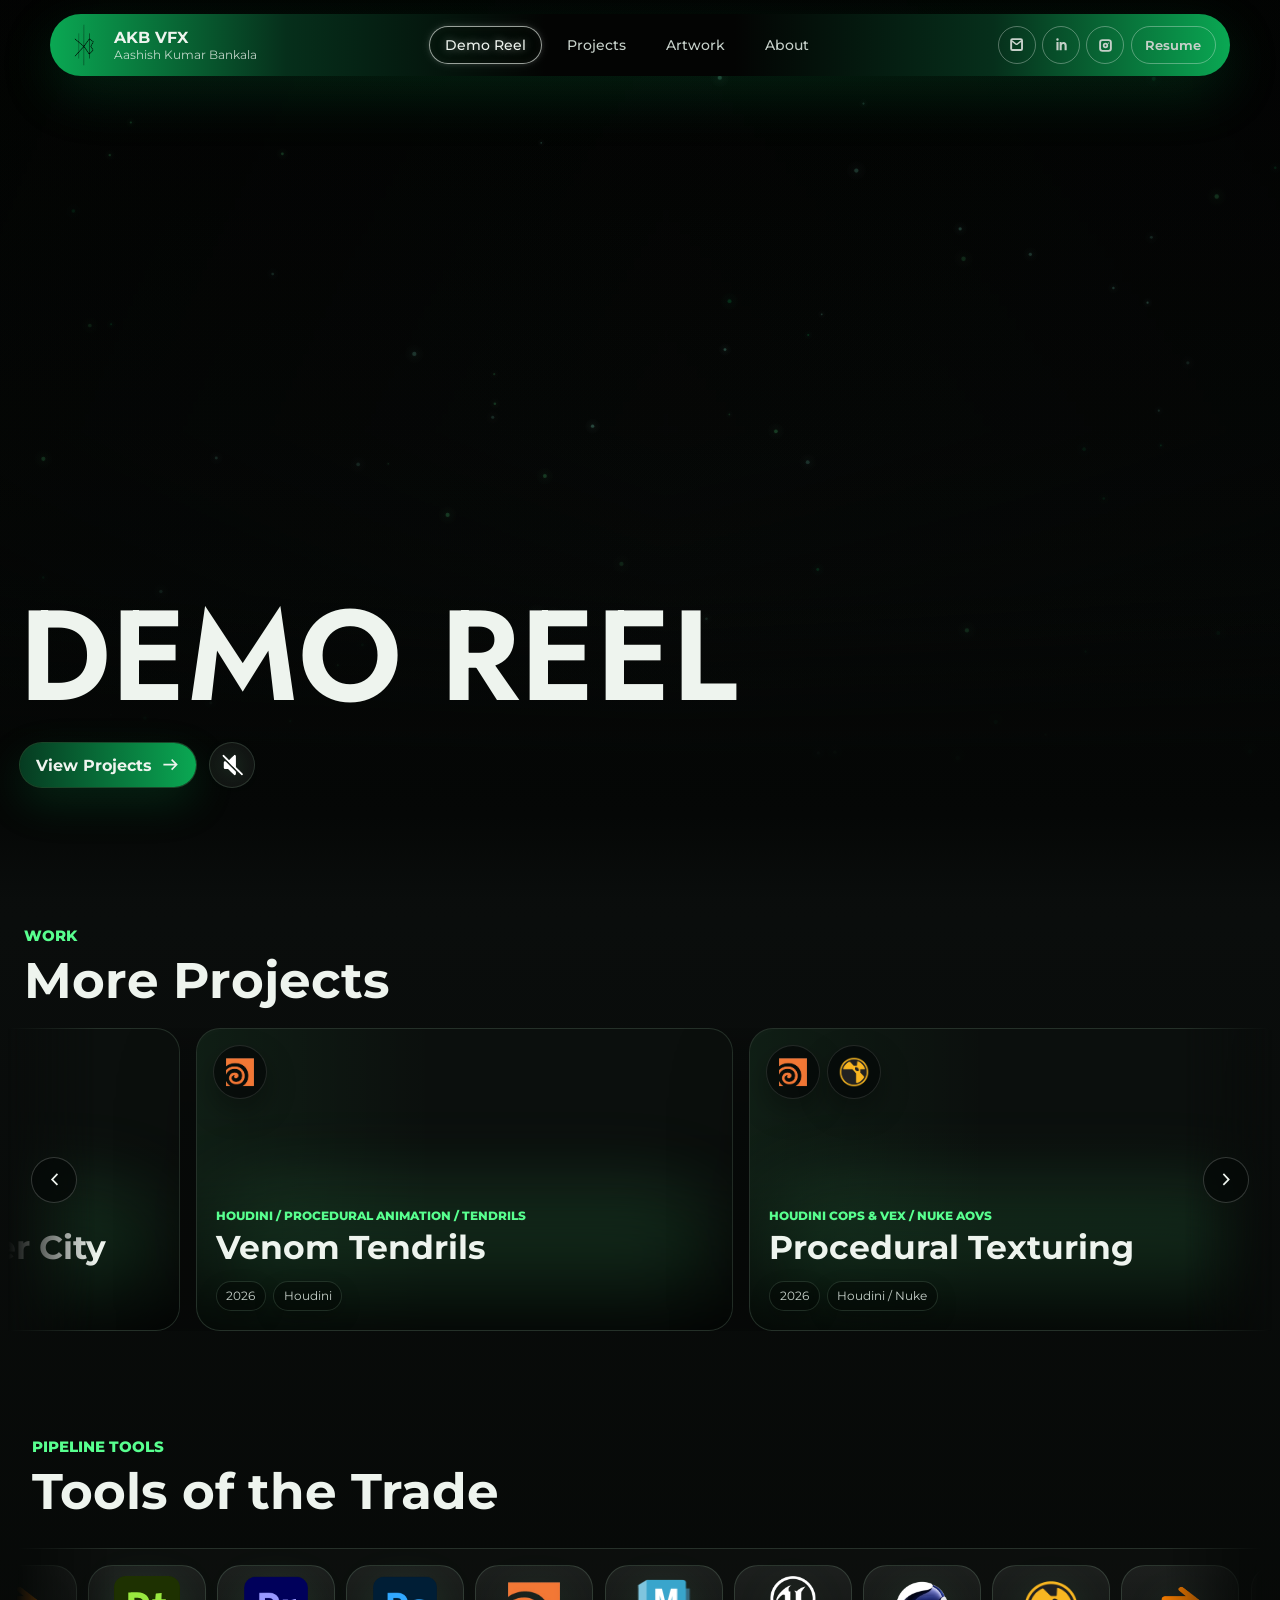
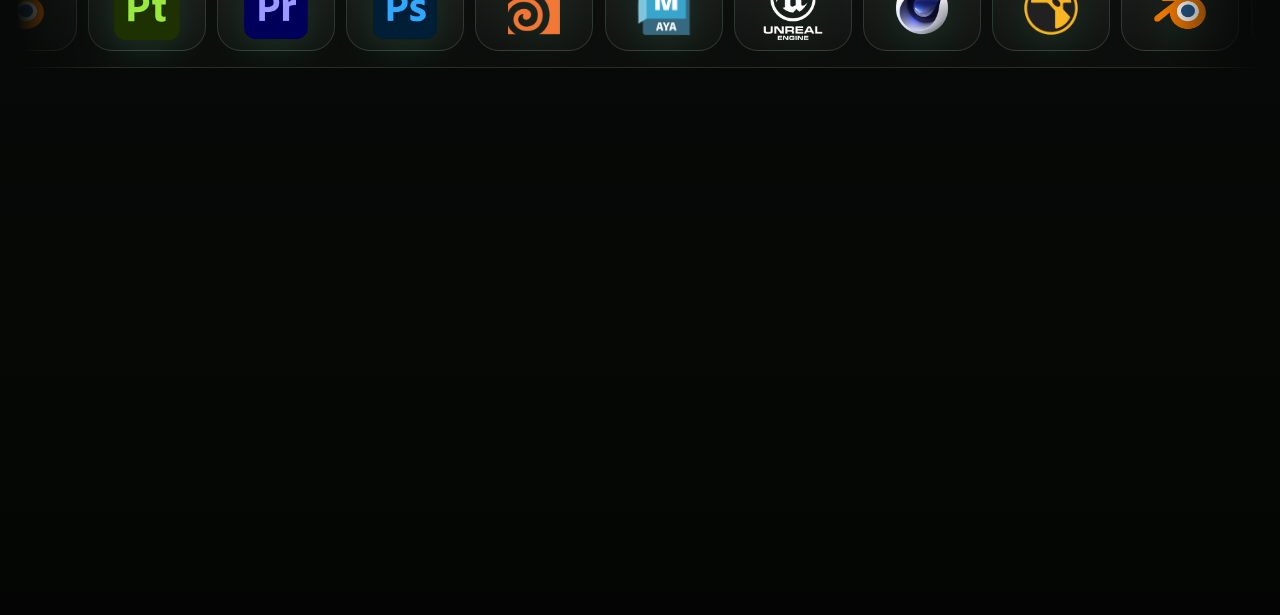
==== commit 2240bd9c: "Polish mobile navigation and responsive layout" ====
--- a/index.html
+++ b/index.html
@@ -30,6 +30,12 @@
           <a href="artwork.html">Artwork</a>
           <a href="about.html">About</a>
         </nav>
+
+        <button class="mobile-nav-toggle" type="button" aria-label="Open menu" aria-expanded="false">
+          <span></span>
+          <span></span>
+          <span></span>
+        </button>
 
         <div class="social-links" aria-label="Contact links">
           <a href="mailto:aashishbankala@gmail.com" aria-label="Email Aashish">
@@ -111,7 +117,7 @@
         <section class="section software-section" id="software" aria-label="Software">
           <div class="section-heading" data-reveal>
             <p class="eyebrow">Pipeline Tools</p>
-            <h2>Proficient in Industry-Standard Software</h2>
+            <h2>Tools of the Trade</h2>
           </div>
           <div class="software-marquee" data-reveal>
             <div class="software-track" id="softwareTrack"></div>
@@ -121,10 +127,10 @@
         <section class="section contact-band" id="contact" data-reveal>
           <div>
             <p class="eyebrow">Available For</p>
-            <h2>VFX, Modeling, Texturing, Procedural Workflow, Unreal Real-Time 3D Artist.</h2>
+            <h2>Modeling, Texturing, Houdini Procedurals, Kitbashing &amp; Scene Assembly.</h2>
           </div>
           <div class="contact-actions">
-            <a class="button button-primary" href="mailto:aashishbankala@gmail.com">Email Me</a>
+            <a class="button button-primary" href="assets/docs/AashishKumarBankala_Resume_2026.pdf" target="_blank" rel="noreferrer">Resume</a>
             <a class="button button-ghost" href="https://www.linkedin.com/in/aashish-kumar-bankala-3ab669327/" target="_blank" rel="noreferrer">LinkedIn</a>
           </div>
         </section>
@@ -138,14 +144,14 @@
             </a>
             <div class="footer-copy">
               <p class="eyebrow">Contact</p>
-              <h2>AKB VFX</h2>
-              <p>Aashish Kumar Bankala · VFX artist focused on compositing, FX, CG integration, and cinematic portfolio work.</p>
+              <h2><span>AKB</span><span class="footer-mark-green">VFX</span></h2>
+              <p>Aashish Kumar Bankala · VFX Artist focused on FX, Environments, and cinematic visual storytelling</p>
             </div>
           </div>
           <nav class="footer-links" aria-label="Footer links">
-            <a href="mailto:aashishbankala@gmail.com">Email</a>
             <a href="https://www.linkedin.com/in/aashish-kumar-bankala-3ab669327/" target="_blank" rel="noreferrer">LinkedIn</a>
             <a href="https://www.instagram.com/akb35409_art/" target="_blank" rel="noreferrer">Instagram</a>
+            <a href="mailto:aashishbankala@gmail.com">Email</a>
             <a href="assets/docs/AashishKumarBankala_Resume_2026.pdf" target="_blank" rel="noreferrer">Resume</a>
           </nav>
         </div>
--- a/assets/css/styles.css
+++ b/assets/css/styles.css
@@ -218,7 +218,7 @@
 }
 
 .brand-copy span {
-  color: rgba(238, 244, 238, 0.72);
+  color: rgba(238, 244, 238, 0.8);
   font-size: 0.72rem;
 }
 
@@ -226,6 +226,58 @@
   display: flex;
   justify-content: center;
   gap: 0.5rem;
+}
+
+.mobile-nav-toggle {
+  display: none;
+  width: 42px;
+  height: 42px;
+  place-items: center;
+  border: 1px solid rgba(238, 244, 238, 0.34);
+  border-radius: var(--pill);
+  background: rgba(3, 16, 6, 0.18);
+  color: var(--text);
+  cursor: pointer;
+  transition:
+    transform 180ms ease,
+    box-shadow 180ms ease,
+    border-color 180ms ease,
+    background 180ms ease;
+}
+
+.mobile-nav-toggle span {
+  display: block;
+  width: 18px;
+  height: 2px;
+  border-radius: var(--pill);
+  background: currentColor;
+  transition:
+    transform 180ms ease,
+    opacity 180ms ease;
+}
+
+.mobile-current-page {
+  display: none;
+}
+
+.mobile-nav-toggle:hover,
+.topbar.nav-open .mobile-nav-toggle {
+  transform: translateY(-2px);
+  border-color: rgba(238, 244, 238, 0.62);
+  background: rgba(3, 16, 6, 0.3);
+  box-shadow: 0 0 12px rgba(255, 255, 255, 0.13);
+}
+
+.topbar.nav-open .mobile-nav-toggle span:nth-child(1) {
+  transform: translateY(6px) rotate(45deg);
+}
+
+.topbar.nav-open .mobile-nav-toggle span:nth-child(2) {
+  opacity: 0;
+}
+
+.topbar.nav-open .mobile-nav-toggle span:nth-child(3) {
+  transform: translateY(-6px) rotate(-45deg);
 }
 
 .main-nav a,
@@ -241,6 +293,7 @@
   font-weight: 500;
   transition:
     transform 180ms ease,
+    box-shadow 180ms ease,
     text-shadow 180ms ease,
     border-color 180ms ease,
     color 180ms ease,
@@ -253,17 +306,25 @@
 }
 
 .main-nav a[aria-current="page"] {
-  border-color: rgba(238, 244, 238, 0.32);
+  border-color: rgba(238, 244, 238, 0.64);
   background: rgba(3, 16, 6, 0.22);
   color: var(--text);
+  box-shadow:
+    0 0 5px rgba(255, 255, 255, 0.12),
+    0 0 12px rgba(255, 255, 255, 0.09),
+    inset 0 0 8px rgba(255, 255, 255, 0.045);
   text-shadow: 0 0 9px rgba(255, 255, 255, 0.46);
 }
 
 .main-nav a:hover {
   transform: translateY(-3px) scale(1.04);
-  border-color: rgba(238, 244, 238, 0.32);
+  border-color: rgba(238, 244, 238, 0.62);
   background: rgba(3, 16, 6, 0.22);
   color: var(--text);
+  box-shadow:
+    0 0 6px rgba(255, 255, 255, 0.15),
+    0 0 14px rgba(255, 255, 255, 0.11),
+    inset 0 0 8px rgba(255, 255, 255, 0.05);
   text-shadow: 0 0 9px rgba(255, 255, 255, 0.46);
 }
 
@@ -318,7 +379,12 @@
 }
 
 .social-links a[aria-label="LinkedIn"] svg {
-  transform: translateX(1px);
+  transform: translateX(2px);
+}
+
+.social-links a[aria-label="Instagram"] svg {
+  width: 19px;
+  height: 19px;
 }
 
 .hero {
@@ -463,6 +529,10 @@
   transform: translateY(-3px) scale(1.03);
 }
 
+.button:active {
+  transform: translateY(-1px) scale(0.99);
+}
+
 .button-primary {
   background: var(--green-deep);
   color: var(--text);
@@ -473,6 +543,20 @@
   border-color: var(--line);
   background: rgba(255, 255, 255, 0.055);
   color: var(--text);
+}
+
+.button-ghost:hover {
+  border-color: rgba(238, 244, 238, 0.62);
+  background: rgba(255, 255, 255, 0.055);
+  color: var(--text);
+  box-shadow: 0 0 14px rgba(255, 255, 255, 0.16);
+}
+
+.contact-band .button-ghost:hover {
+  border-color: rgba(88, 255, 143, 0.58);
+  background: rgba(5, 18, 12, 0.56);
+  color: var(--text);
+  box-shadow: 0 0 18px rgba(88, 255, 143, 0.14);
 }
 
 .sound-toggle {
@@ -569,9 +653,15 @@
 }
 
 .project-section .eyebrow,
-.software-section .eyebrow {
+.software-section .eyebrow,
+.contact-band .eyebrow,
+.footer-copy .eyebrow {
   margin: 0;
   font-size: 0.95rem;
+}
+
+.contact-band .eyebrow {
+  margin-bottom: 0.45rem;
 }
 
 .project-section .section-heading h2,
@@ -602,6 +692,7 @@
   flex-wrap: nowrap;
   justify-content: flex-end;
   margin-top: 0;
+  transform: translateX(-3rem);
 }
 
 .software-marquee {
@@ -960,13 +1051,17 @@
   gap: clamp(1.2rem, 2vw, 1.7rem);
   align-items: end;
   border-top: 1px solid var(--line);
-  padding-top: 1.5rem;
+  padding-top: 2.15rem;
 }
 
 .footer-main h2 {
-  margin: 0;
+  margin: 0.45rem 0 0;
   font-size: clamp(1.6rem, 4vw, 3.4rem);
   line-height: 0.95;
+}
+
+.footer-mark-green {
+  color: var(--green);
 }
 
 .footer-brand-block {
@@ -985,6 +1080,7 @@
   display: flex;
   width: clamp(104px, 8.2vw, 136px);
   height: clamp(104px, 8.2vw, 136px);
+  margin-top: 0.45rem;
   flex: 0 0 auto;
   align-items: center;
   justify-content: center;
@@ -1023,9 +1119,11 @@
 .footer-links {
   display: flex;
   flex-wrap: wrap;
+  align-self: center;
   justify-content: flex-end;
   gap: 0.55rem;
   padding-right: clamp(1rem, 3vw, 3rem);
+  transform: translateY(0.05rem);
 }
 
 .footer-links a {
@@ -1098,6 +1196,10 @@
   color: var(--green);
 }
 
+.artwork-page .page-hero .eyebrow {
+  transform: translateX(0.18em);
+}
+
 .about-page .brand-eyebrow {
   display: inline-flex;
   gap: 0;
@@ -1110,6 +1212,10 @@
 
 .about-page .brand-eyebrow span:last-child {
   color: var(--green);
+}
+
+.about-page .about-hero {
+  padding-bottom: clamp(1.2rem, 2vw, 2rem);
 }
 
 .projects-page .page-hero p,
@@ -1480,6 +1586,13 @@
 
 .project-detail-nav > .button-ghost {
   justify-self: center;
+}
+
+.project-detail-nav > .all-projects-link {
+  min-height: 54px;
+  min-width: 190px;
+  padding: 0.4rem 1.4rem;
+  justify-content: center;
 }
 
 .next-project-link {
@@ -1868,11 +1981,175 @@
 
 @media (max-width: 900px) {
   .topbar {
-    grid-template-columns: 1fr auto;
+    width: min(calc(100% - 20px), 680px);
+    grid-template-columns: auto 1fr auto;
+    align-items: center;
+    gap: 0.4rem 0.75rem;
+    margin-top: 10px;
+    padding: 10px 12px;
+    border-radius: 30px;
+  }
+
+  .topbar::after {
+    content: none;
+    position: absolute;
+    left: 20px;
+    right: 20px;
+    bottom: -48px;
+    z-index: -1;
+    height: 58px;
+    border-radius: 0 0 30px 30px;
+    background: linear-gradient(to bottom, rgba(0, 0, 0, 0.42), rgba(0, 0, 0, 0));
+    opacity: 0;
+    pointer-events: none;
+    transition: opacity 220ms ease;
+  }
+
+  .topbar.nav-open::after {
+    opacity: 1;
+  }
+
+  .mobile-current-page {
+    position: absolute;
+    top: 18px;
+    left: 50%;
+    display: inline-flex;
+    min-height: 38px;
+    align-items: center;
+    justify-content: center;
+    border: 1px solid rgba(238, 244, 238, 0.64);
+    border-radius: var(--pill);
+    min-width: 164px;
+    padding: 0 1.5rem;
+    background: rgba(3, 16, 6, 0.22);
+    color: var(--text);
+    font-size: 0.95rem;
+    font-weight: 800;
+    box-shadow:
+      0 0 5px rgba(255, 255, 255, 0.12),
+      0 0 12px rgba(255, 255, 255, 0.09),
+      inset 0 0 8px rgba(255, 255, 255, 0.045);
+    text-shadow: 0 0 9px rgba(255, 255, 255, 0.46);
+    transform: translateX(-50%);
+    transition:
+      transform 180ms ease,
+      border-color 180ms ease,
+      color 180ms ease,
+      box-shadow 180ms ease,
+      text-shadow 180ms ease,
+      background 180ms ease;
+  }
+
+  .mobile-current-page:hover,
+  .topbar.nav-open .mobile-current-page {
+    border-color: rgba(238, 244, 238, 0.62);
+    background: rgba(3, 16, 6, 0.22);
+    color: var(--text);
+    box-shadow:
+      0 0 6px rgba(255, 255, 255, 0.15),
+      0 0 15px rgba(255, 255, 255, 0.12),
+      inset 0 0 9px rgba(255, 255, 255, 0.055);
+    text-shadow: 0 0 9px rgba(255, 255, 255, 0.46);
+  }
+
+  .mobile-nav-toggle {
+    display: inline-grid;
+    grid-column: 3;
+    grid-row: 1;
+    justify-self: end;
+    align-self: center;
+    width: 40px;
+    height: 40px;
+    transform: translate(-8px, 6px);
+  }
+
+  .mobile-nav-toggle:hover,
+  .topbar.nav-open .mobile-nav-toggle {
+    transform: translate(-8px, 6px);
+  }
+
+  .mobile-nav-toggle span {
+    grid-area: 1 / 1;
+  }
+
+  .mobile-nav-toggle span:nth-child(1) {
+    transform: translateY(-6px);
+  }
+
+  .mobile-nav-toggle span:nth-child(3) {
+    transform: translateY(6px);
+  }
+
+  .main-nav,
+  .social-links {
+    grid-column: 1 / -1;
+    width: min(calc(100% - 40px), 570px);
+    justify-self: center;
+    max-height: 0;
+    overflow: hidden;
+    opacity: 0;
+    pointer-events: none;
+    transition:
+      max-height 220ms ease,
+      opacity 180ms ease,
+      padding 180ms ease;
   }
 
   .main-nav {
-    display: none;
+    grid-row: 2;
+    display: grid;
+    grid-template-columns: repeat(2, minmax(0, 1fr));
+    gap: 0.8rem 0.7rem;
+    padding-top: 0;
+  }
+
+  .main-nav a {
+    justify-content: center;
+    min-height: 42px;
+    padding-inline: 0.5rem;
+    border-color: rgba(238, 244, 238, 0.34);
+    background: rgba(3, 16, 6, 0.24);
+    color: rgba(238, 244, 238, 0.88);
+  }
+
+  .topbar.nav-open .main-nav {
+    max-height: 150px;
+    overflow: visible;
+    opacity: 1;
+    pointer-events: auto;
+    padding-top: 0.75rem;
+  }
+
+  .topbar.nav-open .social-links {
+    display: flex;
+    justify-content: center;
+    flex-wrap: wrap;
+    max-height: 70px;
+    opacity: 1;
+    pointer-events: auto;
+    padding-top: 0.2rem;
+  }
+
+  .topbar .brand {
+    grid-column: 1;
+    grid-row: 1;
+    align-self: center;
+    gap: 0.55rem;
+    transform: translateY(6px);
+  }
+
+  .topbar .brand-mark {
+    width: 38px;
+    height: 38px;
+    transform: none;
+  }
+
+  .topbar.nav-open .mobile-nav-toggle span:nth-child(1) {
+    transform: translateY(0) rotate(45deg) scaleX(0.78);
+  }
+
+  .topbar.nav-open .mobile-nav-toggle span:nth-child(3) {
+    transform: translateY(0) rotate(-45deg) scaleX(0.78);
   }
 
   .brand-copy span {
@@ -1893,9 +2170,14 @@
     min-height: clamp(380px, 92vw, 620px);
   }
 
+  .about-portrait img {
+    object-position: center 48%;
+  }
+
   .footer-links {
-    justify-content: flex-start;
+    justify-content: center;
     padding-right: 0;
+    transform: none;
   }
 
   .footer-brand-block {
@@ -1921,6 +2203,7 @@
 
   .contact-band .contact-actions {
     justify-content: flex-start;
+    transform: none;
   }
 
   .project-detail-nav {
@@ -2045,6 +2328,21 @@
     white-space: normal;
   }
 
+  .contact-band {
+    width: min(calc(100% - 28px), var(--content-max));
+    padding: 2rem 1.35rem 2.2rem;
+  }
+
+  .contact-band > div:first-child,
+  .contact-band .contact-actions {
+    margin-left: 0.35rem;
+  }
+
+  .contact-band .contact-actions {
+    justify-content: flex-start;
+    gap: 0.75rem;
+  }
+
   .project-grid {
     grid-template-columns: 1fr;
   }
